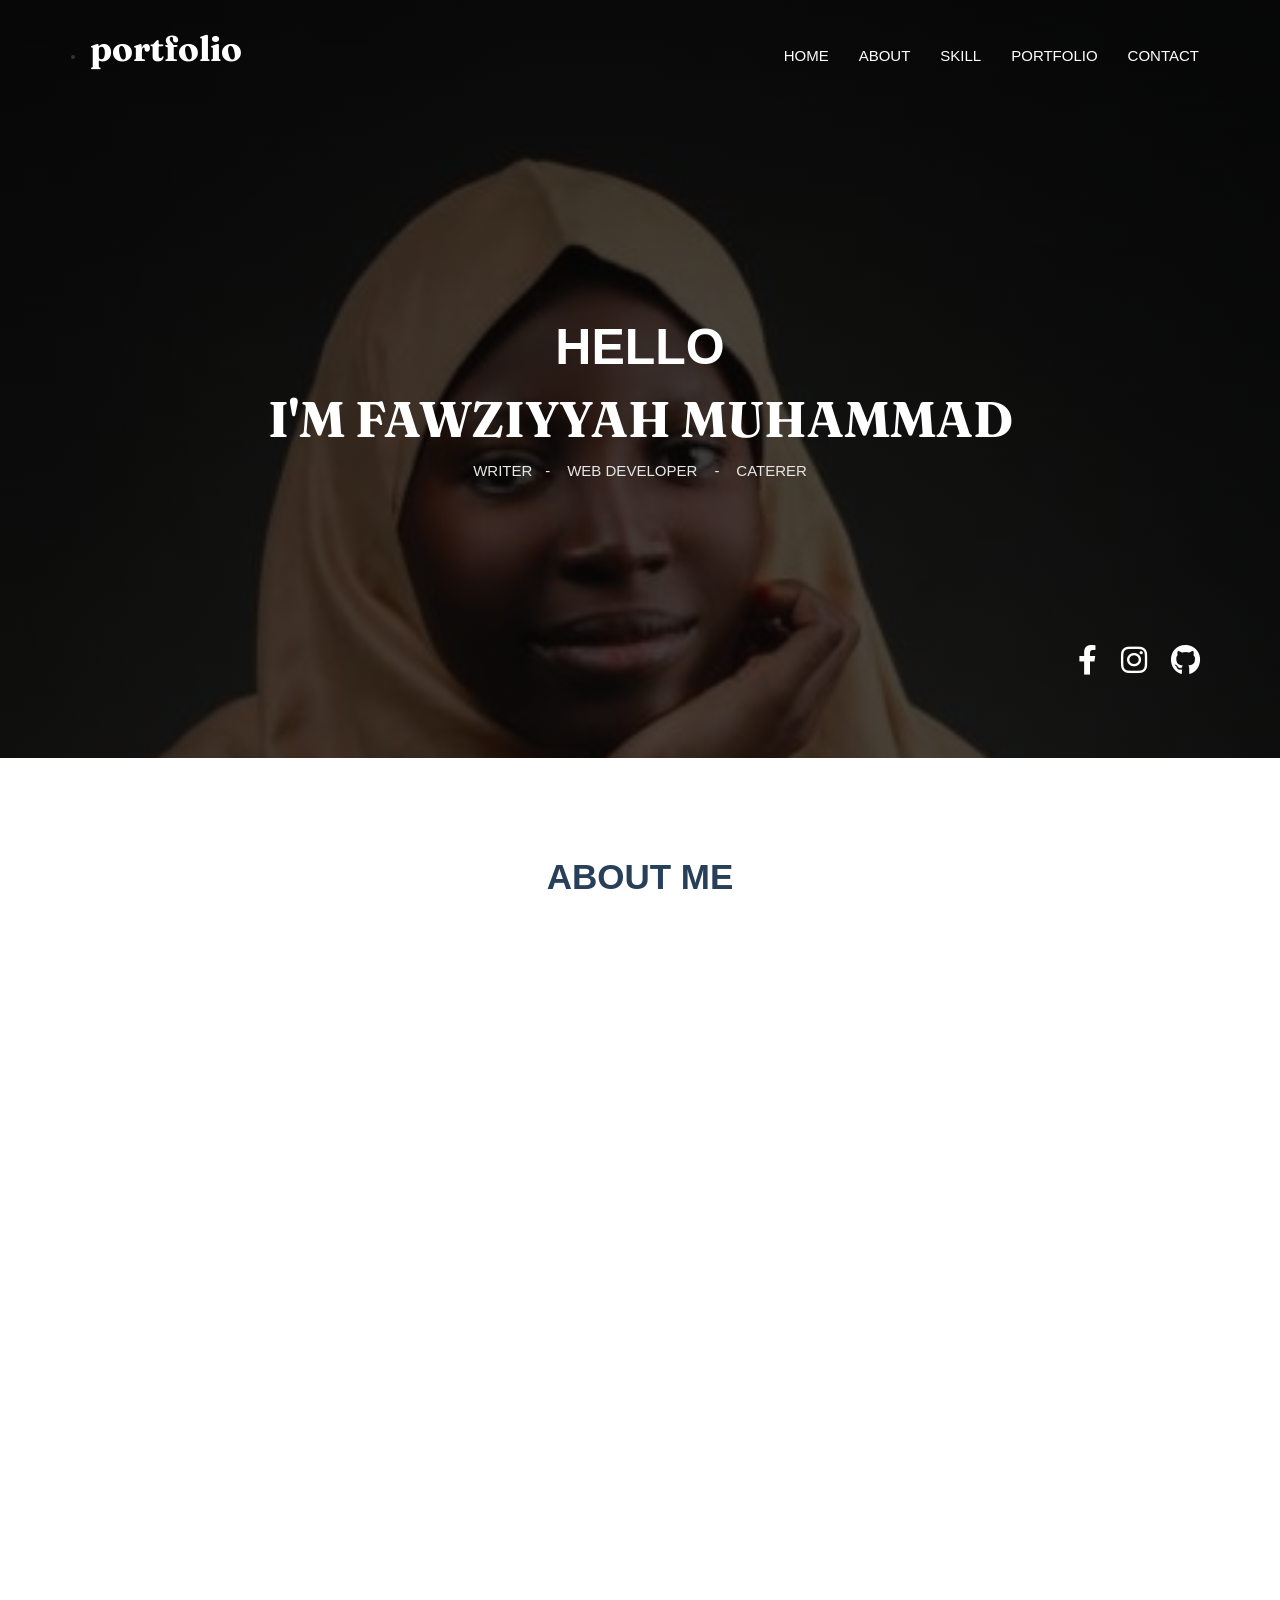
==== index.html @ e9a07bbe "updated" ====
<!doctype html>
<html lang="en">
<head>
  <meta charset="UTF-8">
  <meta name="viewport" content="width=device-width, initial-scale=1" />
  <title>Project</title>
  <meta name="keywords" content="Lorem ipsum dolor sit amet, consectetur adipisicing elit, sed do eiusmod.">
  <meta name="description" content="Lorem ipsum dolor sit amet, consectetur adipisicing elit, sed do eiusmod.">

  <link rel="preconnect" href="https://fonts.googleapis.com">
  <link rel="preconnect" href="https://fonts.gstatic.com" crossorigin>
  <link href="https://fonts.googleapis.com/css2?family=Fraunces:opsz,wght@9..144,300&display=swap" rel="stylesheet">

  <link rel="stylesheet" href="assets/fonts/flat-icon/flaticon.css">
  <link rel="stylesheet" href="assets/bootstrap/css/bootstrap.min.css">
  <link rel="stylesheet" href="./css/all.min.css">
  <link rel="stylesheet" href="css/styles.css">
</head>
<body>
<div id="content-wrapper">
  <header class="header header--bg">
    <div class="container">
      <nav class="navbar">
        <div class="navbar-header">
          <button type="button" class="navbar-toggle" data-toggle="collapse" data-target="#myNavbar">
            <span class="icon-bar"></span>
            <span class="icon-bar"></span>
            <span class="icon-bar"></span> 
          </button>
          <li><a href="#" class="label">portfolio</a></li>
        </div>
        <div class="collapse navbar-collapse" id="myNavbar">
          <ul class="nav navbar-nav">
            <li><a href="#">HOME</a></li>
            <li><a href="#">ABOUT</a></li>
            <li><a href="#">SKILL</a></li> 
            <li><a href="#">PORTFOLIO</a></li> 
            <li><a href="#">CONTACT</a></li> 
          </ul>
        </div>
      </nav>
      <div class="header__content text-center">
        <span class="header__content__block">HELLO</span>
        <h1 class="header__content__title">I'M FAWZIYYAH MUHAMMAD</h1>
        <ul class="header__content__sub-title">
          <li>WRITER<span class="padding">&#45;</span></li>
          <li>WEB DEVELOPER <span class="padding">&#45;</span></li>
          <li>CATERER</li>
        </ul>
      </div>
      <div class="social-icon pull-right">
        <ul>
          <li><a href="https://facebook.com/fawziyyah.muhammad.5/"><i class="fa-brands fa-facebook-f"></i></a></li>
          <li><a href="https://www.instagram.com/fawzy_avosuahi/"><i class="fa-brands fa-instagram"></i></a></li>
          <li><a href="https://github.com/fawziyyah01muhammad/"><i class="fa-brands fa-github"></i></a></li>
        </ul>
      </div>
    </div>
  </header>

  <section class="about">
    <div class="container about__container--narrow">
      <div class="page-section">
        <h2 class="page-section__title">ABOUT ME</h2>
          <img class="page-section__title-style" src="assets/images/title-style.png" alt="">
          <p class="page-section__paragraph">My name is Fawziyyah Muhammad, a professional web-developer</p>
          <div class="row gutters-20">
            <div class="col-md-4">
              <div class="about__image">
                <img src="assets/images/about.jpg" alt="">
              </div>
            </div>
            <div class="col-md-8 about__content">
              <p class="about__description">I am a member of Abocoders Minna Academy. My 
                 journey into tech  all started through a call from a friend immediately I finished my Secondary school in Hilltop model school.
                 Before then, I always dream of becoming a Medical doctor but after the whole journey in tech I can boldly call myself a software engineer.
                 I am an aspired writer,I started writing short stories when
                 I was 11. I decided to start creating short stories on my own because reading is my hobby so my Mum supported 
                 by enrolling me in an ART CENTER where I can learn how write stories and poems. Also, I do  makes peanuts and bake cakes. 
                </p>
                  <a class="button button--colorful button--margin" href="./CV.html">Download cv</a>
            </div>
          </div>
      </div>
    </div>
  </section>

  <section class="skill skill--bg">
    <div class="container skill__container--narrow">
      <div class="page-section">
        <h2 class="page-section__title page-section__title--white">MY SKILL</h2>
        <img class="page-section__title-style" src="assets/images/title-style-white.png" alt="">
        <p class="page-section__paragraph page-section__paragraph--white">Here are the skills am highly qualified on</p>
        <div class="row gutters-60">
          <div class="col-md-4">
            <div class="thumbnail text-center">
              <img src="assets/images/HTML.png" alt="">
              <h4 class="skill__single-part__title">HTML</h4>
              <div class="progress">
                <div class="progress-bar" role="progressbar" style="width:80%;background-color: #7FB7FA;">
                </div>
              </div>
            </div>
          </div>
          <div class="col-md-4">
            <div class="thumbnail text-center">
              <img src="assets/images/CSS.png" alt="">
              <h4 class="skill__single-part__title">CSS</h4>
              <div class="progress">
                <div class="progress-bar" role="progressbar" style="width:80%;background-color: #7FB7FA;">
                </div>
              </div>
            </div>
          </div>
          </div>
          <div class="row gutters-60">
          <div class="col-md-4">
            <div class="thumbnail text-center">
              <img src="assets/images/WordPress.png" alt="">
              <h4 class="skill__single-part__title">WORDPRESS</h4>
              <div class="progress">
                <div class="progress-bar" role="progressbar" style="width:80%;background-color: #7FB7FA;">
                </div>
              </div>
            </div>
          </div>
          <div class="col-md-4">
            <div class="thumbnail text-center">
              <img src="assets/images/javascript-1.svg" alt="">
              <h4 class="skill__single-part__title">JAVASCRIPT</h4>
              <div class="progress">
                <div class="progress-bar" role="progressbar" style="width:80%;background-color: #7FB7FA;">
                </div>
              </div>
            </div>
          </div>
        </div>
      </div>
    </div>
  </section>

  <section class="service">
    <div class="container">
      <div class="page-section">
        <h2 class="page-section__title">MY SERVICES</h2>
        <img class="page-section__title-style" src="assets/images/title-style.png" alt="">
        <p class="page-section__paragraph">These are the services I can render to people</p>
        <div class="row gutters-70">
          <div class="col-md-4">
            <div class="thumbnail text-center">
              <img src="assets/images/website-design.png" alt="">
              <h4 class="service__single-section__title">SHORT STORIES</h4>
              <p class="service__single-section__paragraph">short stories refers to a brief fictional prose narrative that is shorter than a novel and that usually
                 deals with only a few characters. It normally comes with images that describes the pages</p>
                
            </div>
          </div>
          <div class="col-md-4">
            <div class="thumbnail text-center">
              <img src="assets/images/logo-design.png" alt="">
              <h4 class="service__single-section__title">WEBSITE DESIGN</h4>
              <p class="service__single-section__paragraph">Web design is all about coding with Html, Css and JavaScript for designing website
                where you can share your information and host it on internet that can easily by you even on your mobile device. </p>
            </div>
          </div>
          <div class="col-md-4">
            <div class="thumbnail text-center">
              <img src="assets/images/support.png" alt="">
              <h4 class="service__single-section__title">CATERING</h4>
              <p class="service__single-section__paragraph">Catering is the business of providing food service at a remote site or a site such as a hotel, hospital, pub,
                 aircraft, cruise ship, park, filming site or studio, entertainment site, or event venue.</p>
            </div>
          </div>
        </div>
      </div>
    </div>
  </section>

  <section class="portfolio">
    <div class="container">
      <div class="page-section">
        <h2 class="page-section__title">MY PORTFOLIO</h2>
        <img class="page-section__title-style" src="assets/images/title-style.png" alt="">
        <p class="page-section__paragraph">These are the projects I have done so far and am trying my best to do more</p>

        <div class="row gutters-40">
          <div class="col-md-4">
            <div class="portfolio__single-section mix category-b category-d" data-order="4">
              <img class="portfolio__single-section__image img-responsive" src="assets/images/sunnyside.jpeg" alt="">
              <div class="portfolio__single-section__overlay">
                <div class="overlay-content">
                  <h4>Website design</h4>
                  <p>designer</p>
                </div>
                <div class="portfolio__single-section__search-icon">
                  <a href="https://fawziyyah01muhammad.github.io/Sunnyside-website/"><img src="assets/images/search-icon.png" alt=""></a>
                </div>
              </div>
            </div>
          </div>
          <div class="col-md-4">
            <div class="portfolio__single-section mix category-b category-d" data-order="5">
              <img class="portfolio__single-section__image img-responsive" src="assets/images/eshopper.jpeg" alt="">
              <div class="portfolio__single-section__overlay">
                <div class="overlay-content">
                  <h4>Website design</h4>
                  <p>Designer</p>
                </div>
                <div class="portfolio__single-section__search-icon">
                  <a href="https://fawziyyah01muhammad.github.io/eshopper/"><img src="assets/images/search-icon.png" alt=""></a>
                </div>
              </div>
            </div>
          </div>
          <div class="col-md-4">
            <div class="portfolio__single-section mix category-d" data-order="6">
              <img class="portfolio__single-section__image img-responsive" src="assets/images/hsp.jpeg" alt="">
              <div class="portfolio__single-section__overlay">
                <div class="overlay-content">
                  <h4>Website design</h4>
                  <p>Designer</p>
                </div>
                <div class="portfolio__single-section__search-icon">
                  <a href=" https://fawziyyah01muhammad.github.io/Hauwa-group/
                  "><img src="assets/images/search-icon.png" alt=""></a>
                </div>
              </div>
            </div>
          </div>
        </div>
        <div class="row gutters-40">
          <div class="col-md-4">
            <div class="portfolio__single-section mix category-a category-b category-c" data-order="1">
              <img class="portfolio__single-section__image img-responsive" src="assets/images/galaxy.jpeg" alt="">
              <div class="portfolio__single-section__overlay">
                <div class="overlay-content">
                  <h4>Website design</h4>
                  <p>Designer</p>
                </div>
                <div class="portfolio__single-section__search-icon">
                  <a href=" https://fawziyyah01muhammad.github.io/Galaxy-crypto/"><img src="assets/images/search-icon.png" alt=""></a>
                </div>
              </div>
            </div>
          </div>
          <div class="col-md-4">
            <div class="portfolio__single-section mix category-b category-d" data-order="5">
              <img class="portfolio__single-section__image img-responsive" src="assets/images/calculator.jpeg" alt="">
              <div class="portfolio__single-section__overlay">
                <div class="overlay-content">
                  <h4>Website design</h4>
                  <p>Designer</p>
                </div>
                <div class="portfolio__single-section__search-icon">
                  <a href="https://fawziyyah01muhammad.github.io/calculator-app-main/index%202.html"><img src="assets/images/search-icon.png" alt=""></a>
                </div>
              </div>
            </div>
          </div>
          <div class="col-md-4">
            <div class="portfolio__single-section mix category-c" data-order="3">
              <img class="portfolio__single-section__image img-responsive" src="assets/images/to-do.jpeg" alt="">
              <div class="portfolio__single-section__overlay">
                <div class="overlay-content">
                  <h4>Website design</h4>
                  <p>Designer</p>
                </div>
                <div class="portfolio__single-section__search-icon">
                  <a href=" https://fawziyyah01muhammad.github.io/to-do-list/"><img src="assets/images/search-icon.png" alt=""></a>
                </div>
              </div>
            </div>
          </div>
        </div>
        </div>

        </div>
        </section>

  <footer class="main-footer">
    <div class="container text-center">
      <h1 class="footer__title">ziyyah</h1>
      <ul class="footer__contact-information">
        <li><a href="tel:07035106062"><i class="material-icons">phone</i>(+234) 070 3510 6062</a></li>
        <li><a href="mailto:fauziyyam986@gmail.com"><i class="material-icons">email</i> fauziyyam986@gmail.com</a></li>
        <li><a href="tel:07035106062"><i class="fa-brands fa-whatsapp" style="padding-right:10px;"></i> 070 3510 6062</a></li>
        <li><a href="#"><i class="material-icons">location_on</i>Ikon Allah plaza</a></li>
      </ul>
    </div>
    <hr style="border: 0;border-top: 1px solid #525B60;display:block;margin-top: 40px;">
  </footer>
  




  <script src="assets/jquery/jquery-3.2.1.min.js"></script>
  <script src="assets/bootstrap/js/bootstrap.min.js"></script>
  <script src="js/mixitup.js"></script>

  <script>
    // $('a').click(function(e)
    //   {
    //     e.preventDefault();
    //   });

    // calling mixitup
    var mixer = mixitup(".portfolio");
  </script>
</body>
</html>
---- css/styles.css ----
@font-face {
  font-family: 'Roboto';
  font-style: normal;
  font-weight: 400;
  src: url(../assets/fonts/Roboto-Regular.ttf);
}

@font-face {
  font-family: 'Roboto';
  font-style: normal;
  font-weight: 700;
  src: url(../assets/fonts/Roboto-Bold.ttf);
}

@font-face {
  font-family: 'Roboto-Light';
  font-style: normal;
  font-weight: 300;
  src: url(../assets/fonts/Roboto-Light.ttf);
}

body{
  font-family: "Roboto", sans-serif;
  line-height: 1.8;
}

@media (min-width: 1400px) {
  .container{
    width:1370px;
    margin: 0;
  }
}

ul li{
  list-style-type: none;
}

ul{
  padding-left: 0;
}

a:hover, a:focus{
  text-decoration: none;
}

@font-face {
  font-family: 'Material Icons';
  font-style: normal;
  font-weight: 400;
  src: url(../assets/iconfont/MaterialIcons-Regular.ttf);
}

.material-icons {
  font-family: 'Material Icons';
  font-weight: normal;
  font-style: normal;
  font-size: 70px;
  display: inline-block;
  line-height: 1;
  text-transform: none;
  letter-spacing: normal;
  word-wrap: normal;
  white-space: nowrap;
  direction: ltr;
  -webkit-font-smoothing: antialiased;
  text-rendering: optimizeLegibility;
  -moz-osx-font-smoothing: grayscale;
  -webkit-font-feature-settings: 'liga';
  font-feature-settings: 'liga';
}

html,body {
  width: 100%;
  height: 100%;
  margin: 0px;
  padding: 0px;
  overflow-x: hidden; 
}

.header--bg{
  background: url("../assets/images/IMG-20220810-WA0050.jpg") no-repeat;
  background-size: cover;
  position: relative;
  z-index: -7;
  height: 100%;
  width: 100%;
}

.header--bg:after{
  content: '';
  position: absolute;
  left: 0;
  right: 0;
  top: 0;
  bottom: 0;
  background: -webkit-linear-gradient( 90deg, rgba(7, 7, 7, 0.734) 0%, rgba(4, 4, 4, 0.734) 100%);
  z-index: -1;
}

.header__content{
  padding-top: 200px;
  padding-bottom: 140px;
}

.header__content__block{
  font-size: 50px;
  font-weight: bold;
  color: #fff;
}

.header__content__title{
  font-size: 50px;
  font-weight: bold;
  color: #fff;
  margin-top: 0;
  font-family: 'Fraunces';
}

.header__content__sub-title li{
  display: inline-block;
  font-size: 15px;
  color: #e6e6e6;
}

.header__content__sub-title .padding{
  padding-right: 13px;
  padding-left: 13px;
}

.header__button{
  padding: 11px 30px;
  background-color: #fff;
  border-radius: 30px;
  display: inline-block;
  font-size: 15px;
  color: black;
  font-family: Roboto-Light;
  font-weight: bold;
  margin-top: 30px;
}

.navbar .navbar-nav > li > a, .navbar .navbar-brand, .navbar .navbar-nav > li > a:focus{
  background-color: transparent;
  color: #fff;
}

.nav li a{
  font-size: 15px;
}

.navbar{
  padding-top:30px;
}

.navbar-nav {
  margin: 0px -20px;
}

.navbar-toggle{
  background-color: #ddd;
}

.navbar-toggle .icon-bar{
  background-color: #fff;
}

.label{
  font-size: 35px;
  font-family:'Fraunces';
  font-weight: bold;
  padding:0 0px;
  color: white;
  margin: 0;
}

@media (min-width: 768px) {
  .nav{
    float: right;
  }
 
}

.Rectangle_ {
  background-image: -webkit-linear-gradient( 90deg, rgba(45, 44, 45, 0.9) 0%, rgba(49, 48, 49, 0.9) 100%);
  opacity: 0.929;
  position: absolute;
  left: 0px;
  top: 0px;
  width: 1600px;
  height: 800px;
  z-index: 447;
}

.social-icon{
  margin-bottom: 60px;
}

.social-icon ul li{
  display: inline-block;
  padding: 0 10px;
}

.social-icon ul li a{
  color: #fff;
  font-size: 30px;
}

.page-section{
	margin-top: 100px;
	margin-bottom: 100px;
}

.page-section__title{
  font-size: 35px;
  color: #273f59;
  text-align: center;
  font-weight: bold;
}

.page-section__title--white{
  color: #fff;
}

.page-section__title-style{
  display: block;
  margin-right: auto;
  margin-left: auto;
  margin-bottom: 30px;
}

.page-section__paragraph{
  font-size: 15px;
  color: #5d5d5d;
  max-width: 540px;
  text-align: center;
  margin-right: auto;
  margin-left: auto;
  margin-bottom: 60px;
}

.page-section__paragraph--white{
  color: #fff;
  line-height: 1.8;
}

.gutters-20.row{
  display: flex;
  gap:35px;
  margin: 0;
  padding: 0;
}
.about__container--narrow{
  max-width: 1245px;
  margin-right: auto;
  margin-left: auto;
}

.about__content{
  padding-top: 5px;
}

.about__description{
  font-size: 16px;
  color: #636262;
  padding-bottom: 25px;
  padding:0 50px;
}

.about__image img{
 margin-left: -45px;
}
@media screen and (min-width:270px) and (max-width:361px){
  .about__description{
    padding-left: 0px;
  }
  .navbar{
    padding-top:10px;
  }
  .about__image{
    text-align: center;
  }
 .header__content__sub-title li{
   display: inline-block;
   font-size: 12px;
   color: #e6e6e6;
 }
 .header__content__title {
  font-size: 17px;
  font-family:'Fraunces';
}
.header__content__block {
  font-size: 20px;
}
.header__content__sub-title li {
  font-size: 12px;
}
.header__content {
  padding-top: 30px;
  padding-bottom: 10px;
}
 .header--bg{
   height: 65vh;
 }
 .about__image img{
  margin:0 15px;
  width: 100%;
  height: 100%;
}
.button--colorful{
  margin-left: 0px;
 }
}

@media screen and (min-width:362px) and (max-width:481px){
  .about__description{
    padding-left: 0px;
  }
  .button--colorful{
    margin-left: 0px;
   }
  .navbar{
    padding-top:20px;
  }
  .about__image{
    text-align: center;
  }
  .header__content__title{
   font-size: 20px; 
 }
 .header__content__sub-title li{
   display: inline-block;
   font-size: 15px;
   color: #e6e6e6;
 }
 .header__content__title{
  font-size: 20px; 
}
.header__content__block {
  font-size: 30px;
}
.header__content__sub-title li {
  font-size: 12px;
}
.header__content {
  padding-top: 20px;
  padding-bottom: 10px;
}
 .header--bg{
   height: 55vh;
 }
 .header__content{
   padding-top: 70px;
   padding-bottom:0px;
 }
}
@media screen and (min-width:482px) and (max-width:991px){
  .about__description{
    padding-left: 0px;
  }
  .button--colorful{
    margin-left: 0px;
   }
  .about__image{
   text-align: center;
 }
 .header__content__title{
  font-size: 15px; 
}
.header__content__sub-title li{
  display: inline-block;
  font-size: 12px;
  color: #e6e6e6;
}
.header--bg{
  height: 50vh;
}
.header__content{
  padding-top: 80px;
  padding-bottom:0px;
}
}

.about__bio{
  font-size: 15px;
  color: #636262;
}

.about__bio strong{
  font-size: 15px;
  color: #2c4055;
  font-family: Roboto-Light;
}

.gutters-80.row{
  margin-right:0px;
  margin-left:0px;
}

.gutters-80 > [class^="col-"], .gutters-80 > [class^="col-"]{
  padding-right: 0px;
  padding-left: 0px;
}


.row--margin-top{
	margin-top: 40px;
}

.button{
	padding: 12px 55px 12px 55px;
  font-weight: bold;
  border-radius: 30px;
  font-size: 15px;
}

.button:hover{
 color: #fff;
}

.button--colorful{
 background-color: rgba(45, 44, 45, 0.9);
 font-family: Roboto-Light;
 color: #fff;
 font-size: 12px;
 margin-left: 50px;
}

.button--default{
  color: #455a64;
  border: 1px solid #455a64;
  margin-right: 15px;
}

.button--default:hover{
  background-color: black;
  color: #fff;
  border: 1px solid #7F56FD;
}

.button--margin{
 display: inline-block;
 margin-top: 40px;
}

.portfolio__button-group .mixitup-control-active{
  background-color: rgba(34, 34, 34, 0.66);
  color: #fff;
}

.skill--bg{
  background: url("../assets/images/skill-background.png") no-repeat;
  background-size: cover;
  position: relative;
  z-index: 1;
}

.skill--bg:after{
  content: '';
  position: absolute;
  left: 0;
  right: 0;
  top: 0;
  bottom: 0;
  background-color: rgba(22, 21, 22, 0.9);
  z-index: -1;
}

.skill__container--narrow{
  max-width: 1245px;
  margin-right: auto;
  margin-left: auto;
}

.skill .thumbnail{
  padding: 10px 40px;
  border-radius: 10px;
  -webkit-box-shadow: 0px 2px 10px 0px rgba(0, 0, 0, 0.2);
  box-shadow: 0px 2px 10px 0px rgba(0, 0, 0, 0.2);
}

.skill .thumbnail img{
  width: 40%;
}
.skill .thumbnail .progress-bar{
  border-radius: 10px;
}

.skill .thumbnail .progress{
 height: 8px;
 background-color: #E1E1E1;
}

.skill__single-part__title{
  font-size: 15px;
  color: #273f59;
  margin-bottom: 30px;
  margin-top: 5px;
  font-weight: bold;
}

.gutters-60.row{
  margin-right: -60px;
  margin-left: -30px;
  display: flex;
}

.gutters-60 > [class^="col-"], .gutters-60 > [class^="col-"]{
  padding-right: 30px;
  padding-left: 30px;
  margin:0 90px;
}

.service .thumbnail{
  padding: 30px 19px;
  -webkit-box-shadow: 0px 2px 10px 0px rgba(0, 0, 0, 0.15);
  box-shadow: 0px 2px 10px 0px rgba(0, 0, 0, 0.15);
  border: 0;
}

@media screen and (max-width: 991px){

  .service .thumbnail{
   margin-bottom: 50px
 }
}

.service__single-section__title{
  font-size: 20px;
  color: #273f59;
  font-weight: bold;
  margin-top: 15px;
  margin-bottom: 20px;
}

.service__single-section__paragraph{
  font-size: 12px;
  color: #7b7b7b;
  line-height: 1.8;
}

.gutters-70.row{
  margin-right: -35px;
  margin-left: -35px;
}

.gutters-70 > [class^="col-"], .gutters-70 > [class^="col-"]{
  padding-right: 35px;
  padding-left: 35px;
}

.overview--bg{
  background: url("../assets/images/overview-background.png") no-repeat;
  background-size: cover;
  position: relative;
  z-index: 1;
}

.overview--bg:after{
 content: '';
 position: absolute;
 left: 0;
 right: 0;
 top: 0;
 bottom: 0;
 background-color: rgba(22, 21, 22, 0.9);
 z-index: -1;
}

.overview .material-icons{
  float: left;
  color: #fff;
  line-height: 1.8;
  padding-right: 10px;
}

.overview__single-section__number{
  font-size: 40px;
  font-weight: bold;
  color: #fff;
  margin-bottom: 0;
}

.overview__single-section__title{
  font-size: 20px;
  color: #fff;
}

@media (max-width: 991px) {
  .overview__single-section{
   margin-bottom: 40px;
 }
}

.gutters-140.row{
  margin-right: -70px;
  margin-left: -70px;
}

.gutters-140 > [class^="col-"], .gutters-140 > [class^="col-"]{
  padding-right: 70px;
  padding-left: 70px;
}

.portfolio .button{
  display: inline-block;
  padding: 12px 45px 8px 45px;
  margin-bottom: 20px;
}

.portfolio__button-group{
  text-align: center;
  margin-bottom: 60px;
}

.portfolio__single-section{
  position: relative;
  overflow: hidden;
  margin-bottom: 40px;

}

.portfolio__single-section__image{
 display: block;
 height: auto;
}

.portfolio__single-section h4{
 font-size: 20px;
 font-family: Roboto-Light;
 font-weight: bold;
 color: #fff;
}

.portfolio__single-section p{
 font-weight: 15px;
 color: #fff;
 font-family: Roboto-Light;
 font-weight: bold;
}

.portfolio__single-section__search-icon{
 position: absolute;
 left: 45%;
 top: 50%;
 -webkit-transform: translateY(-50%);
 transform: translateY(-50%);
}

.portfolio__single-section .overlay-content{
  position: absolute;
  bottom: 25px;
  margin-left: 35px;
  z-index: 10;
}

.portfolio__single-section__overlay{
  position: absolute;
  top: 0;
  bottom: 0;
  left: 0;  
  height: 100%;
  width: 100%;
  opacity: 0;
  -webkit-transition: .3s ease;
  transition: .3s ease;
  background-color: rgba(90, 90, 90, 0.415);
  border-radius: 10px;
}

.portfolio__single-section:hover .portfolio__single-section__overlay{
  opacity: 1;
}

.gutters-40.row{
  margin-right: -20px;
  margin-left: -20px;
}

.gutters-40 > [class^="col-"], .gutters-40 > [class^="col-"]{
  padding-right: 20px;
  padding-left: 20px;
}

@media(max-width: 991px) {
	.portfolio__single-section{
		max-width: 340px;
		margin-right: auto;
		margin-left: auto;
	}

}

.slider--bg{
  background: url("../assets/images/B.G2.jpg") no-repeat;
  background-size: cover;
  position: relative;
  z-index: 1;
}

.slider--bg:after{
  content: '';
  position: absolute;
  left: 0;
  right: 0;
  top: 0;
  bottom: 0;
  background-color: rgba(22, 21, 22, 0.9);
  z-index: -1;
}

.slider .carousel-content h4{
  font-size: 25px;
  font-family: Roboto-Light;
  color: #fff;
  font-weight: bold;
}

.slider .carousel-content h6{
  font-size: 15px;
  font-family: Roboto-Light;
  margin: 0;
  color: #ebeaea;
}

.slider .carousel-content p{
  max-width: 975px;
  display: inline-block;
  margin-top: 40px;
  margin-bottom: 40px;
  font-size: 15px;
  color: #ebeaea;
  line-height: 1.8;
  font-family: Roboto-Light;
}

.slider .item{
  padding: 65px 0;
}

.slider .rating ul{
  padding-left: 13px;
}

.slider .rating ul li{
  display: inline-block;
  margin-right: 5px;
}

.slider .material-icons{
  font-size: 20px;
  color: #fff;
}

.slider .carousel-indicators{
  margin-bottom: 40px;
}

.slider .carousel-indicators .active{
 width: 38px;
 height: 5px;
 background-color: #fff;
 border-radius: 50px;
 margin-left: 10px;
}

.slider .carousel-indicators li{
 width: 38px;
 height: 5px;
 border-radius: 50px;
 margin-left: 10px;
}

.slider .carousel-inner .rating{
 margin-bottom: 60px;
}

.slider .carousel-person-image{
 width: 120px;
 height: 120px;
 border-radius: 50%;
}

.team .thumbnail{
  padding: 0;
  border: none;
  -webkit-box-shadow: 0px 1px 10px 0px rgba(0, 0, 0, 0.34);
  box-shadow: 0px 1px 10px 0px rgba(0, 0, 0, 0.34);
  border-radius: 10px;
  position: relative;
}

.team .thumbnail:hover .team__overlay{
  opacity: 1;
  cursor: pointer;
}

.team__single-section__name{
  font-size: 18px;
  color: #273f59;
  padding-top: 10px;
  padding-left: 20px;
  font-weight: bold;
}

.team__single-section__title{
  font-size: 14px;
  color: #273f59;
  padding-bottom: 20px;
  padding-left: 20px;
}

.team__overlay__content{
  z-index: 10;
}

.team__overlay{
  position: absolute;
  top: 0;
  bottom: 0;
  left: 0;  
  height: 100%;
  width: 100%;
  opacity: 0;
  -webkit-transition: .3s ease;
  transition: .3s ease;
  background-color: rgba(181, 47, 168, 0.462);
  border-radius: 10px;
}

.team__single-section--backPage{
  padding: 10px 50px 1px 20px;
}

.team__single-section--backPage .progress{
 height: 5px;
}

.team__single-section--backPage__title{
 font-size: 14px;
 color: #373b3f;
}

.team__single-section--backPage__title{
  font-size: 14px;
  color: #373b3f;
}

.team__single-section--backPage__percent90{
  float: right;
  margin-right: 10px;
}

.team__single-section--backPage__percent80{
  float: right;
  margin-right: 30px;
}

.team__single-section--backPage__percent70{
  float: right;
  margin-right: 60px;
}

.team__single-section--backPage .social-icons ul li{
  display: inline-block;
}

.team__single-section--backPage .social-icons ul li a{
 color: #78909C;
}

.team [class^="flaticon-"]:before, [class*=" flaticon-"]:before{
	margin-right: 20px;
}

.team .progress-bar{
	position: relative;
	overflow: visible !important;
}

.progress{
	overflow: visible;
}

.progress-bar--dot-main{
  background: #fff none repeat scroll 0 0;
  border: 2px solid #7f56fd;
  border-radius: 50%;
  height: 20px;
  position: absolute;
  right: -10px;
  top: -7px;
  width: 20px;
}

.progress-bar--dot{
  background: rgba(22, 21, 22, 0.9);
  border-radius: 50%;
  display: block;
  height: 10px;
  position: absolute;
  right: -5px;
  top: -2px;
  width: 10px;
}

@media (max-width: 1199px) {
 .team .thumbnail{
  margin-bottom: 50px;
}

.team .thumbnail img{
 width: 1000%;
}
}

@media (max-width: 1399px){
  .team .social-icons ul li{
    float: left;
  }

  .team__single-section--backPage{
    padding: 10px 46px 34px 20px;
  }
}

.team [class^="flaticon-"]:before, [class*=" flaticon-"]:before{
  margin-right: 0;
}

@media (min-width: 1200px) and (max-width: 1399px) {
  .team hr{
    padding-top: 0;
  }
}

@media (max-width: 1199px) {
 .team__single-section--backPage{
  padding: 35px 65px 34px 26px;
}

.team hr{
  margin-top: 90px;
}
}

.brand-logo{
	padding-top: 90px;
	padding-bottom: 80px;
}

.brand-logo--bg{
  background: url("../assets/images/brand-logo-background.png") no-repeat;
  background-size: cover;
  position: relative;
  z-index: 1;
}

.brand-logo--bg:after{
  content: '';
  position: absolute;
  left: 0;
  right: 0;
  top: 0;
  bottom: 0;
  background-color: rgba(22, 21, 22, 0.9);
  z-index: -1;
}

.brand-logo__wrapper{
  max-width: 1140px;
  margin-right: auto;
  margin-left: auto;
}

.brand-logo__wrapper li{
  list-style-type: none;
  display: inline-block;
  padding-right: 160px;
  margin-bottom: 20px;
  text-align: center;
}

.brand-logo__wrapper li:last-child{
  padding-right: 0;
}

@media (max-width: 600px) {
  .brand-logo__wrapper{
    padding-left: 40%;
    margin-right: auto;
    margin-left: auto;
  }
}

.blog .thumbnail{
  padding: 0;
  border: none;
  -webkit-box-shadow: 0px 1px 10px 0px rgba(0, 0, 0, 0.24);
  box-shadow: 0px 1px 10px 0px rgba(0, 0, 0, 0.24);
  border-radius: 10px;
}

.blog .thumbnail .material-icons{
  font-size: 15px;
  color: #273f59;
  padding-left: 30px;
  padding-right: 3px;
  position: relative;
  top: 3px;
}

.blog .thumbnail img{
  width: 100%;
}

.blog__single__date{
  font-size: 15px;
  color: #273f59;
  font-family: Roboto-Light;
  font-weight: bold;
  padding-top: 30px;
  display: inline-block;
}

.blog__single__title{
  font-size: 18px;
  color: #273f59;
  font-weight: bold;
  padding: 15px 0;
}

.blog__single__paragraph{
  font-size: 15px;
  color: #606060;
  padding: 0 26px 30px 24px;
  line-height: 1.8;
}

.blog__single__paragraph--read-more{
 color: #7f56fd;
}

@media (max-width: 991px) {
  .blog .thumbnail{
    margin-bottom: 50px;
  }
}

.main-footer{
  background-color: rgba(22, 21, 22, 0.885);
  margin: 0;
  padding: 20px 0;
  display: block;
}
/* .footer{
  padding-top: 50px;
  padding-bottom: 50px;
  margin:0;
}

.footer--bg{
  background-color: rgba(22, 21, 22, 0.9);
 background-size: cover;
} */

.footer__title{
  font-size: 30px;
  color: #fff;
  font-family: Roboto-Light;
  font-weight: bold;
  margin-bottom: 40px;
}

.footer__contact-information li{
  display: inline-block;
}

.footer__contact-information li a{
  font-size: 15px;
  color: #9ca1a3;
  padding-right: 30px;
  padding-left: 30px;
  padding-bottom: 10px;
}

.footer__contact-information .material-icons{
  font-size: 15px;
  padding-right: 10px;
  position: relative;
  top: 3px;
}

.footer .social-icon{
  margin-bottom: 20px;
}

.footer .social-icon ul li{
  padding-right: 20px;
  margin-top: 50px;
}

.footer__paragraph{
  font-size: 14px;
  color: #fff;
  font-family: Roboto-Light;
}

@media screen and (max-width:320px) and (min-width:698px){
  .footer__contact-information ul{
text-align: left;
  }
  .footer__contact-information li{
    display: block;
    text-align: left;
  }

}
@media screen and (max-width:700px) and (min-width:900px){
  .footer__contact-information li a{
    font-size: 15px;
    color: #9ca1a3;
    padding-right: 5px;
    padding-left: 5px;
    padding-bottom: 10px;
  }
}






/** 
 * ===================================================================
 * 12. resume - (_layout.scss)
 *
 * ------------------------------------------------------------------- 
 */
 #resume {
	padding-top: 12rem 15px;
	padding-bottom: 12rem;
}

#resume .resume-header {
	text-align: center;
}
#resume .resume-header h2 {
	color: #FF0077;
}

#resume .resume-timeline {
	max-width: 980px;
}
#resume .timeline-wrap {
	position: relative;
	margin-top: 1.5rem;
	margin-bottom: 6rem;
}
#resume .timeline-wrap::before {
	content: "";
	display: block;
	width: 1px;
	height: 100%;
	background: rgba(0, 0, 0, 0.1);
	position: absolute;
	left: 35%;
	top: 0;
}
#resume .timeline-block {
	position: relative;
	padding-top: 1.5rem;
}
#resume .timeline-ico {
	height: 4.8rem;
	width: 4.8rem;
	line-height: 4.8rem;
	background: #313131;
	border-radius: 50%;
	text-align: center;
	color: #FFFFFF;
	position: absolute;
	left: 35%;
	top: .9rem;
	margin-left: -2.4rem;
}
#resume .timeline-ico i {
	position: relative;
	left: .05rem;
	top: .2rem;
}

#resume .timeline-header {
	float: left;
	width: 35%;
	padding-right: 90px;
	text-align: right;
}
#resume .timeline-header h3 {
	margin-bottom: 0;
}
#resume .timeline-header p {
	font-family: "poppins-regular", sans-serif;
	font-size: 1.6rem;
	color: #888888;
}
#resume .timeline-content {
	margin-left: 35%;
	padding-left: 60px;
}
#resume .timeline-content h4 {
	position: relative;
	padding-bottom: 1.8rem;
}
#resume .timeline-content h4::after {
	content: "";
	display: block;
	height: 3px;
	width: 50px;
	background: rgba(0, 0, 0, 0.2);
	position: absolute;
	left: 0;
	bottom: 0;
}
.col-twelve{
  text-align: center;
}

/**
 * responsive:
 * resume
 * ------------------------------------------------------------------- 
 */
@media screen and (max-width:769px) and (min-width:800px) {
	#resume .timeline-header {
		padding-right: 50px;
	}
	#resume .timeline-header h3 {
		font-size: 1.8rem;
	}
	#resume .timeline-header p {
		font-size: 1.4rem;
	}
	#resume .timeline-content {
		padding-left: 50px;
	}
}
@media screen and (max-width:481px) and (min-width:768px) {
	#resume .timeline-wrap::before {
		left: 2.4rem;
	}
	#resume .timeline-ico {
		left: 2.4rem;
	}
	#resume .timeline-header {
		float: none;
		width: auto;
		padding-right: 15px;
		text-align: left;
	}
	#resume .timeline-header h3 {
		font-size: 2rem;
	}
	#resume .timeline-header p {
		font-size: 1.5rem;
		margin-bottom: 1.5rem;
	}
	#resume .timeline-content {
		margin: 0;
	}
	#resume .timeline-content h4 {
		padding-bottom: 0;
		padding-top: 2.1rem;
		margin-bottom: .6rem;
		font-size: 1.7rem;
	}
	#resume .timeline-content h4::after {
		bottom: auto;
		top: 0;
	}
	#resume .timeline-header, #resume .timeline-content {
		padding-left: 7rem;
	}
}
@media screen and (max-width:320px) and (min-width:480px){
	#resume .resume-header h2 {
		font-size: 2.2rem;
	}
	#resume .timeline-wrap::before {
		left: 1.8rem;
	}
	#resume .timeline-ico {
		height: 3.6rem;
		width: 3.6rem;
		line-height: 3.6rem;
		left: 1.8rem;
		margin-left: -1.8rem;
		font-size: 1.5rem;
	}
	#resume .timeline-header, #resume .timeline-content {
		padding-left: 5.5rem;
	}
  #resume .timeline-block {
    position: relative;
    padding-top: 8.5rem;
    padding-right: 20px;
  }
}


.cv-social li a{
  color: black;
  text-decoration: none;
  margin: 0;
  font-family: 'Fraunces';
}
.cv-social li a i{
  color: #7F56FD;
}

.cv{
  margin: 50px 80px;
  justify-content: center;
  align-items: center;
}
.cv h4, h6{
  color: #7F56FD;
  margin:  0;
  padding:-10px 0;
}
.cv h5{
  margin: 0;
  padding:-10px 0;
}
.cv h1{
  font-family: 'Fraunces';
  font-weight: 600;
  font-size: 40px;
}
.cv p{
  margin: 0;
  padding-right: 30px;
  font-size: 15px;
}
.cv span{
 font-size: 10px;
 color: rgb(81, 80, 80);
}
.cv-row{
  display: flex;
  gap: 30px;
}
.cv-col{
  flex-direction: 100%;
  width: 50%;
}
.cv-col hr{
  background-color: black;
}
.experience li{
list-style-type:disc;
margin-left: 30px;
font-size: 14px;
color: rgb(33, 33, 33) ;
}


.skill-bars {
	list-style: none;
	margin: 4rem 0 3rem;
}
.skill-bars li {
	height: .2rem;
	background: #a1a1a1;
	width: 100%;
	margin-bottom: 4rem;
	padding: 0;
	position: relative;
}
.skill-bars li strong {
	position: absolute;
	left: 0;
	top: -3rem;
	font-family:'Fraunces';
	color: black;
	text-transform: uppercase;
	letter-spacing: .2rem;
	font-size: 15px;
	line-height: 2.4rem;
}
.skill-bars li .progress {
	background: #7F56FD;
	position: relative;
	height: 100%;
}
.skill-bars li .progress span {
	position: absolute;
	right: 0;
	top: -3.6rem;
	display: block;
	font-family: "poppins-regular", sans-serif;
	color: white;
	font-size: 15px;
	line-height: 1;
	background: #7F56FD;
	padding: .6rem .6rem;
	border-radius: 3px;
}
.skill-bars li .progress span::after {
	position: absolute;
	left: 50%;
	bottom: -5px;
	margin-left: -5px;
	border-right: 5px solid transparent;
	border-left: 5px solid transparent;
	border-top: 5px solid #313131;
	content: "";
}

.skill-bars li .percent5   { width: 5%; }
.skill-bars li .percent10  { width: 10%; }
.skill-bars li .percent15  { width: 15%; }
.skill-bars li .percent20  { width: 20%; }
.skill-bars li .percent25  { width: 25%; }
.skill-bars li .percent30  { width: 30%; }
.skill-bars li .percent35  { width: 35%; }
.skill-bars li .percent40  { width: 40%; }
.skill-bars li .percent45  { width: 45%; }
.skill-bars li .percent50  { width: 50%; }
.skill-bars li .percent55  { width: 55%; }
.skill-bars li .percent60  { width: 60%; }
.skill-bars li .percent65  { width: 65%; }
.skill-bars li .percent70  { width: 70%; }
.skill-bars li .percent75  { width: 75%; }
.skill-bars li .percent80  { width: 80%; }
.skill-bars li .percent85  { width: 85%; }
.skill-bars li .percent90  { width: 90%; }
.skill-bars li .percent95  { width: 95%; }
.skill-bars li .percent100 { width: 100%; }


@media (max-width:958px){
  .cv-row{
    flex-direction: column;
  }
  .cv{
    margin: 20px 15px;
    justify-content: center;
    align-items: center;
  }
  .cv-col{
    flex-direction: 100%;
    width: 100%;
  }
}
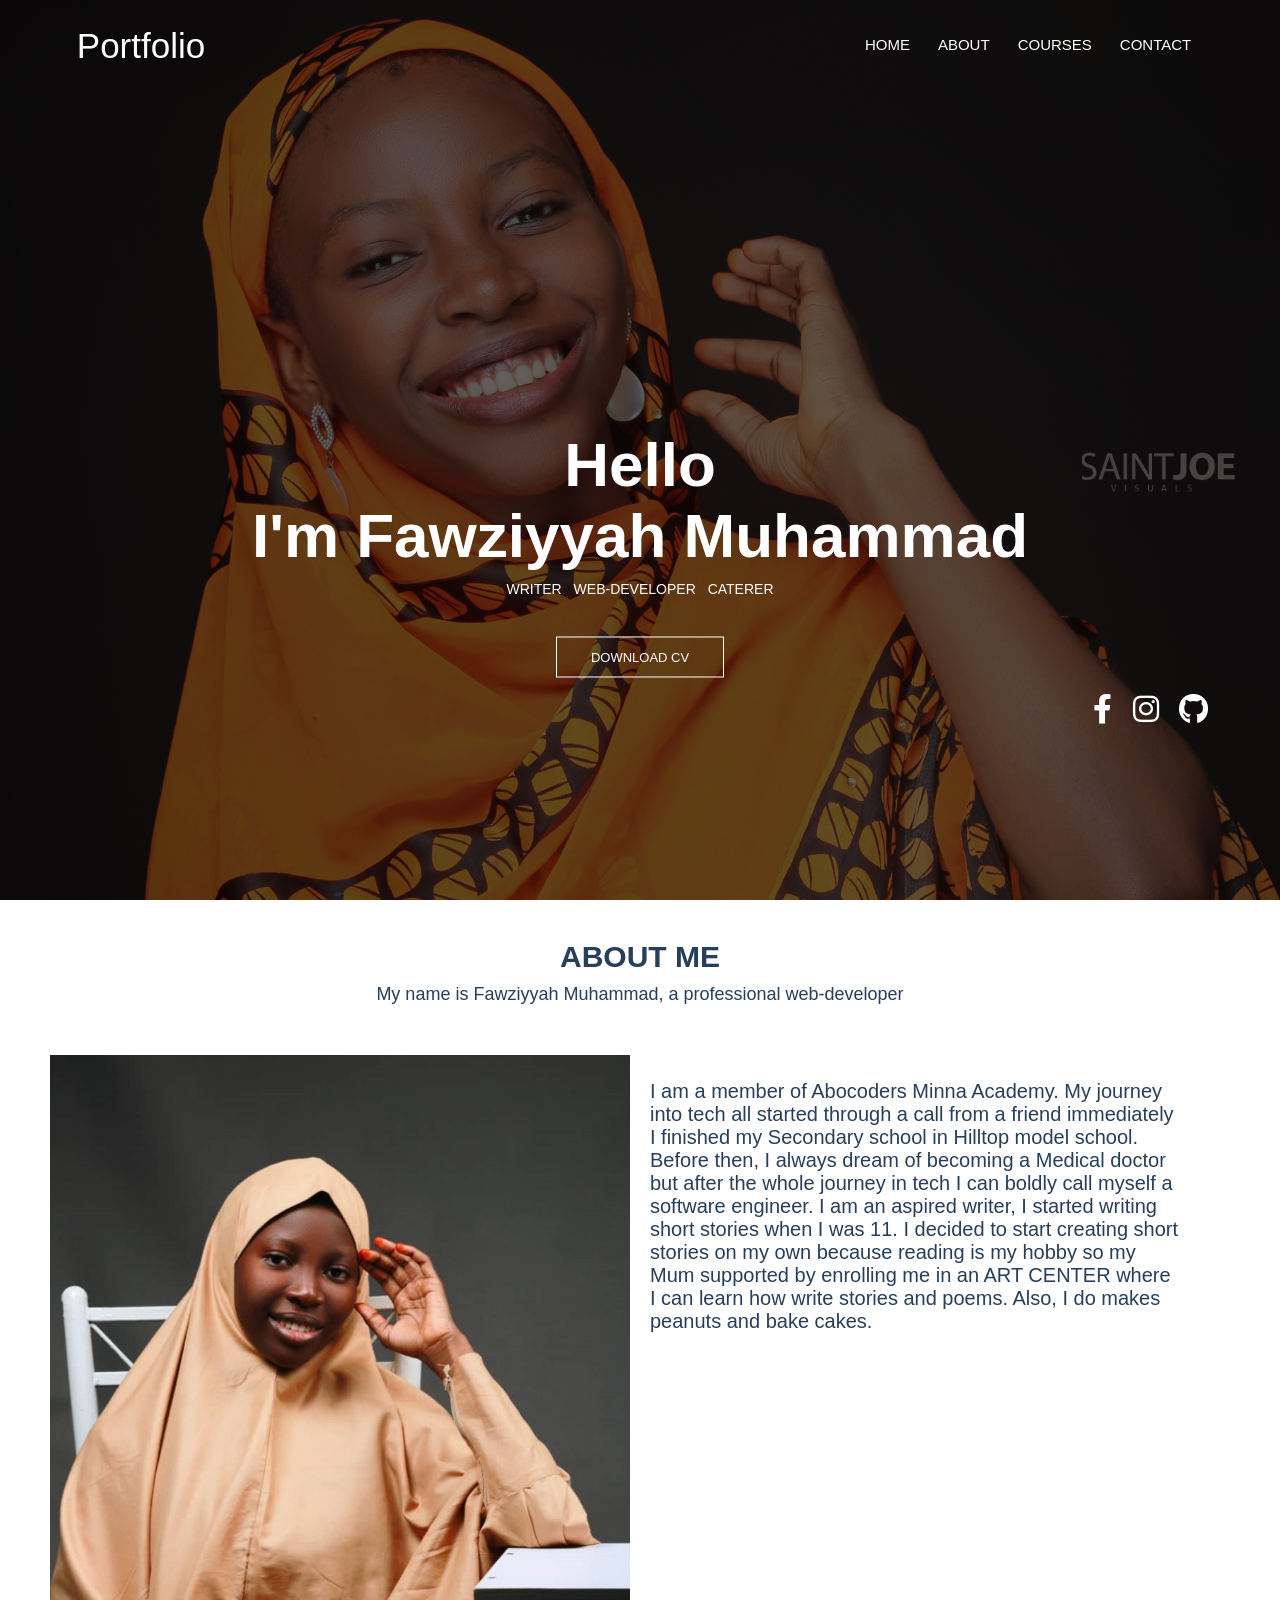
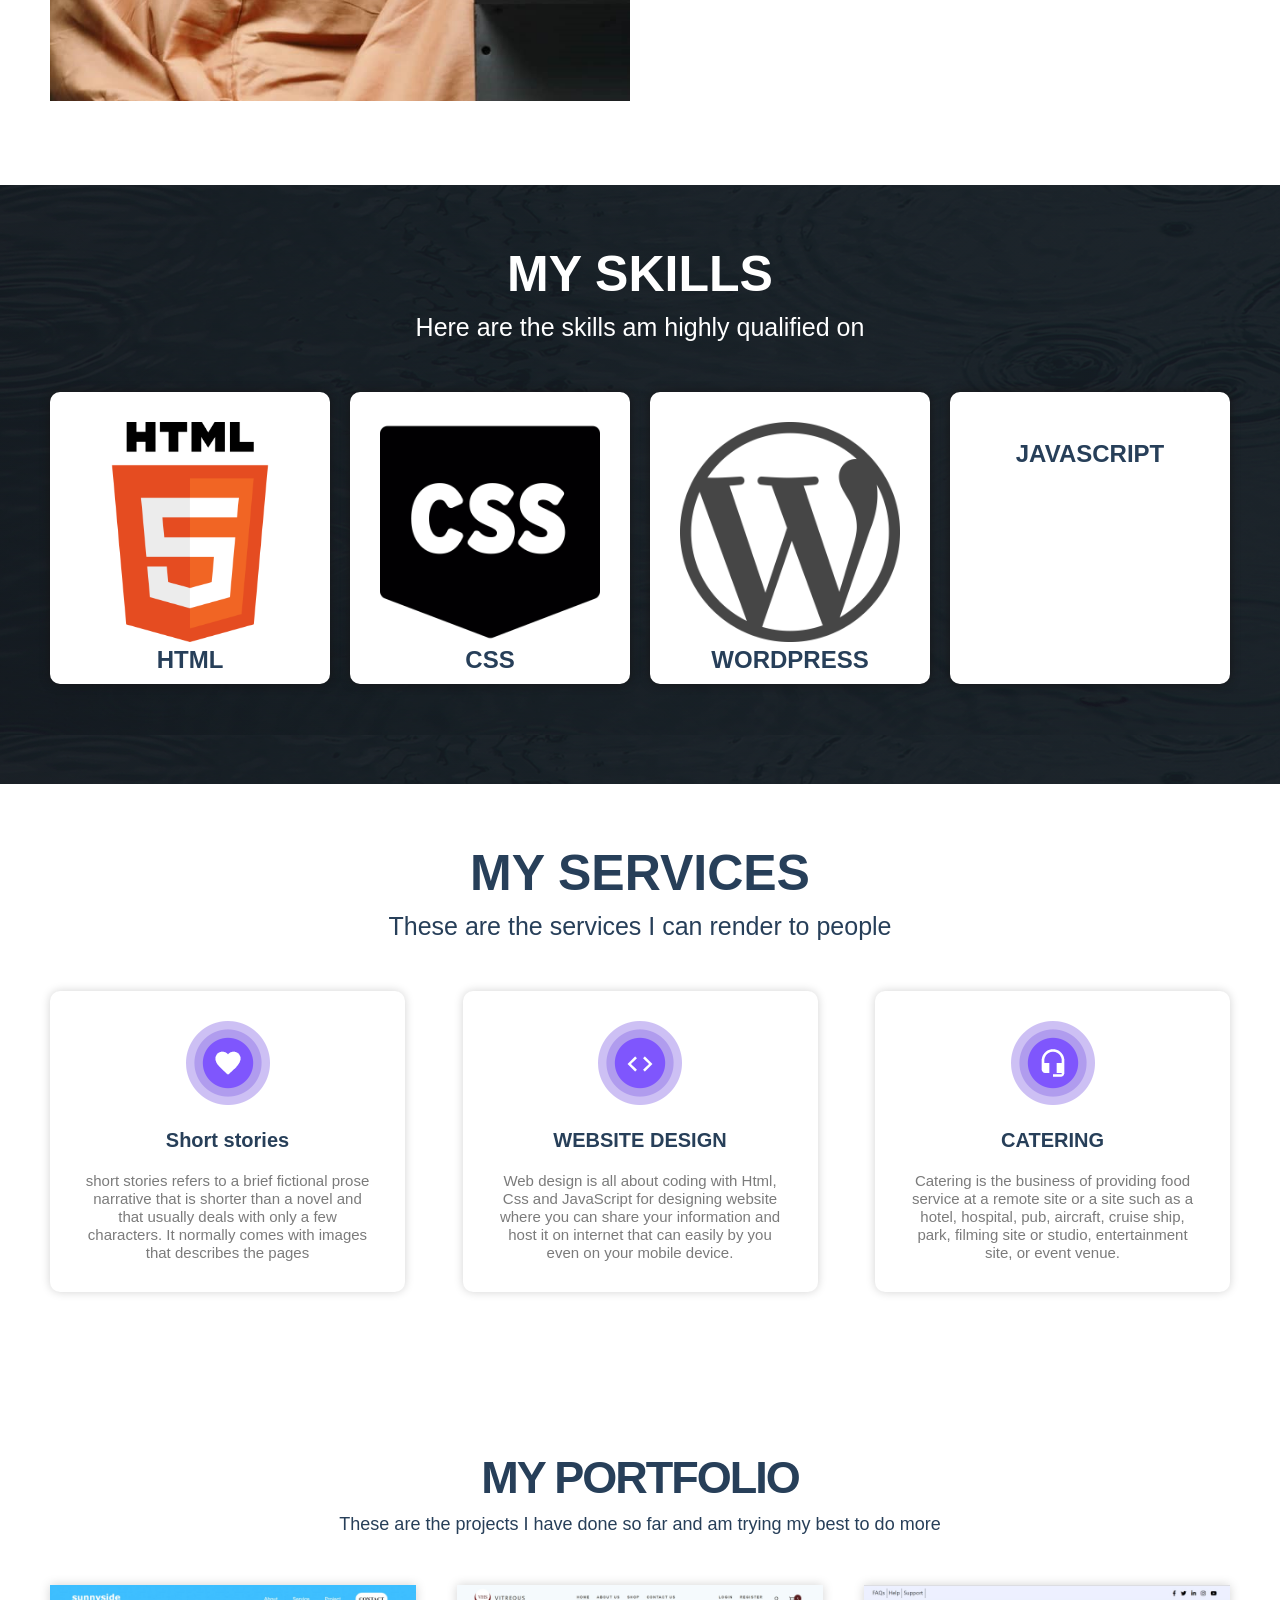
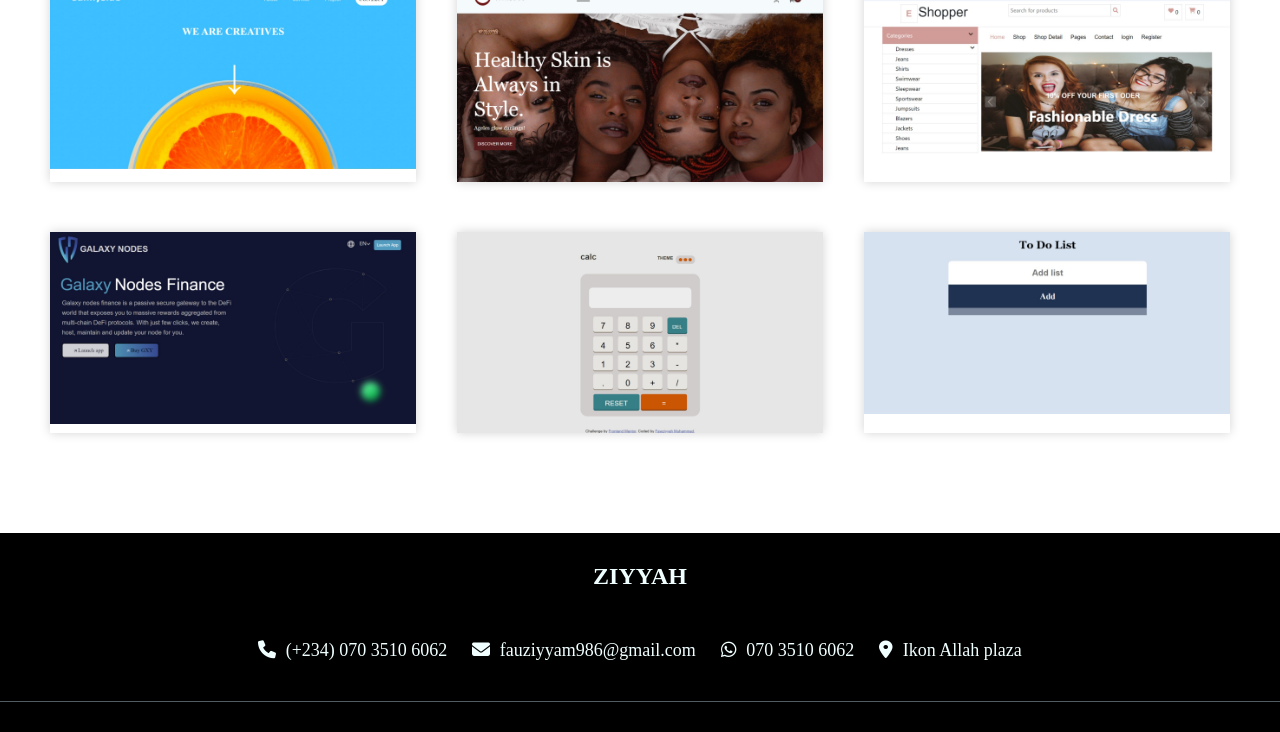
==== commit 0e7a9e92: "updated" ====
--- a/index.html
+++ b/index.html
@@ -1,311 +1,211 @@
-<!doctype html>
+<!DOCTYPE html>
 <html lang="en">
 <head>
-  <meta charset="UTF-8">
-  <meta name="viewport" content="width=device-width, initial-scale=1" />
-  <title>Project</title>
-  <meta name="keywords" content="Lorem ipsum dolor sit amet, consectetur adipisicing elit, sed do eiusmod.">
-  <meta name="description" content="Lorem ipsum dolor sit amet, consectetur adipisicing elit, sed do eiusmod.">
-
-  <link rel="preconnect" href="https://fonts.googleapis.com">
-  <link rel="preconnect" href="https://fonts.gstatic.com" crossorigin>
-  <link href="https://fonts.googleapis.com/css2?family=Fraunces:opsz,wght@9..144,300&display=swap" rel="stylesheet">
-
-  <link rel="stylesheet" href="assets/fonts/flat-icon/flaticon.css">
-  <link rel="stylesheet" href="assets/bootstrap/css/bootstrap.min.css">
-  <link rel="stylesheet" href="./css/all.min.css">
-  <link rel="stylesheet" href="css/styles.css">
+    <meta charset="UTF-8">
+    <meta http-equiv="X-UA-Compatible" content="IE=edge">
+    <meta name="viewport" content="width=device-width, initial-scale=1.0">
+    <link rel="stylesheet" href="./css/all.min.css">
+    <link rel="stylesheet" href="./css/style.css">
+    <title>Fawziyyah</title>
 </head>
 <body>
-<div id="content-wrapper">
-  <header class="header header--bg">
-    <div class="container">
-      <nav class="navbar">
-        <div class="navbar-header">
-          <button type="button" class="navbar-toggle" data-toggle="collapse" data-target="#myNavbar">
-            <span class="icon-bar"></span>
-            <span class="icon-bar"></span>
-            <span class="icon-bar"></span> 
-          </button>
-          <li><a href="#" class="label">portfolio</a></li>
-        </div>
-        <div class="collapse navbar-collapse" id="myNavbar">
-          <ul class="nav navbar-nav">
-            <li><a href="#">HOME</a></li>
-            <li><a href="#">ABOUT</a></li>
-            <li><a href="#">SKILL</a></li> 
-            <li><a href="#">PORTFOLIO</a></li> 
-            <li><a href="#">CONTACT</a></li> 
+    <section class="header">
+        <nav>
+            <a href="index.html">Portfolio</a>
+        <div class="nav-links">
+            <ul>
+                <div class="nav-links" Id="checkmenu">
+                    <i class="fa fa-times" onclick ="hideMenu()"></i>          
+                <li><a href="index.html">HOME</a></li>
+                <li><a href="about.html">ABOUT</a></li>
+                <li><a href="courses.html">COURSES</a></li>
+                <li><a href="contact.html">CONTACT</a></li>
+            </ul>
+        </div>
+        <i class="fa fa-bars" onclick ="showMenu()"></i>
+        </nav>
+        <div class="text-box">
+            <h1>Hello</h1>
+        <h1>I'm Fawziyyah Muhammad</h1>
+        <p>WRITER WEB-DEVELOPER CATERER</p>
+    <a href="" class="hero-btn">DOWNLOAD CV</a>
+   
+
+    <div class="social">
+        <ul>
+            <li><a href="https://facebook.com/fawziyyah.muhammad.5/"><i class="fa-brands fa-facebook-f"></i></a></li>
+            <li><a href="https://www.instagram.com/fawzy_avosuahi/"><i class="fa-brands fa-instagram"></i></a></li>
+            <li><a href="https://github.com/fawziyyah01muhammad/"><i class="fa-brands fa-github"></i></a></li>
           </ul>
         </div>
-      </nav>
-      <div class="header__content text-center">
-        <span class="header__content__block">HELLO</span>
-        <h1 class="header__content__title">I'M FAWZIYYAH MUHAMMAD</h1>
-        <ul class="header__content__sub-title">
-          <li>WRITER<span class="padding">&#45;</span></li>
-          <li>WEB DEVELOPER <span class="padding">&#45;</span></li>
-          <li>CATERER</li>
-        </ul>
-      </div>
-      <div class="social-icon pull-right">
-        <ul>
-          <li><a href="https://facebook.com/fawziyyah.muhammad.5/"><i class="fa-brands fa-facebook-f"></i></a></li>
-          <li><a href="https://www.instagram.com/fawzy_avosuahi/"><i class="fa-brands fa-instagram"></i></a></li>
-          <li><a href="https://github.com/fawziyyah01muhammad/"><i class="fa-brands fa-github"></i></a></li>
-        </ul>
-      </div>
-    </div>
-  </header>
-
-  <section class="about">
-    <div class="container about__container--narrow">
-      <div class="page-section">
-        <h2 class="page-section__title">ABOUT ME</h2>
-          <img class="page-section__title-style" src="assets/images/title-style.png" alt="">
-          <p class="page-section__paragraph">My name is Fawziyyah Muhammad, a professional web-developer</p>
-          <div class="row gutters-20">
-            <div class="col-md-4">
-              <div class="about__image">
-                <img src="assets/images/about.jpg" alt="">
-              </div>
+    </div>
+    </section>
+
+<section class="about">
+
+        <h2>ABOUT ME</h2>
+          <p>My name is Fawziyyah Muhammad, a professional web-developer</p>
+        <div class="about-row">
+            <div class="about-col">
+                <img src="./assets/images//about.jpg" alt="">
             </div>
-            <div class="col-md-8 about__content">
-              <p class="about__description">I am a member of Abocoders Minna Academy. My 
-                 journey into tech  all started through a call from a friend immediately I finished my Secondary school in Hilltop model school.
-                 Before then, I always dream of becoming a Medical doctor but after the whole journey in tech I can boldly call myself a software engineer.
-                 I am an aspired writer,I started writing short stories when
-                 I was 11. I decided to start creating short stories on my own because reading is my hobby so my Mum supported 
-                 by enrolling me in an ART CENTER where I can learn how write stories and poems. Also, I do  makes peanuts and bake cakes. 
-                </p>
-                  <a class="button button--colorful button--margin" href="./CV.html">Download cv</a>
+            <div class="about-col">
+                <p>I am a member of Abocoders Minna Academy. My 
+                    journey into tech  all started through a call from a friend immediately I finished my Secondary school in Hilltop model school.
+                    Before then, I always dream of becoming a Medical doctor but after the whole journey in tech I can boldly call myself a software engineer.
+                    I am an aspired writer, I started writing short stories when
+                    I was 11. I decided to start creating short stories on my own because reading is my hobby so my Mum supported 
+                    by enrolling me in an ART CENTER where I can learn how write stories and poems. Also, I do  makes peanuts and bake cakes. 
+                   </p>
             </div>
-          </div>
-      </div>
-    </div>
-  </section>
-
-  <section class="skill skill--bg">
-    <div class="container skill__container--narrow">
-      <div class="page-section">
-        <h2 class="page-section__title page-section__title--white">MY SKILL</h2>
-        <img class="page-section__title-style" src="assets/images/title-style-white.png" alt="">
-        <p class="page-section__paragraph page-section__paragraph--white">Here are the skills am highly qualified on</p>
-        <div class="row gutters-60">
-          <div class="col-md-4">
-            <div class="thumbnail text-center">
-              <img src="assets/images/HTML.png" alt="">
-              <h4 class="skill__single-part__title">HTML</h4>
-              <div class="progress">
-                <div class="progress-bar" role="progressbar" style="width:80%;background-color: #7FB7FA;">
-                </div>
-              </div>
-            </div>
-          </div>
-          <div class="col-md-4">
-            <div class="thumbnail text-center">
-              <img src="assets/images/CSS.png" alt="">
-              <h4 class="skill__single-part__title">CSS</h4>
-              <div class="progress">
-                <div class="progress-bar" role="progressbar" style="width:80%;background-color: #7FB7FA;">
-                </div>
-              </div>
-            </div>
-          </div>
-          </div>
-          <div class="row gutters-60">
-          <div class="col-md-4">
-            <div class="thumbnail text-center">
-              <img src="assets/images/WordPress.png" alt="">
-              <h4 class="skill__single-part__title">WORDPRESS</h4>
-              <div class="progress">
-                <div class="progress-bar" role="progressbar" style="width:80%;background-color: #7FB7FA;">
-                </div>
-              </div>
-            </div>
-          </div>
-          <div class="col-md-4">
-            <div class="thumbnail text-center">
-              <img src="assets/images/javascript-1.svg" alt="">
-              <h4 class="skill__single-part__title">JAVASCRIPT</h4>
-              <div class="progress">
-                <div class="progress-bar" role="progressbar" style="width:80%;background-color: #7FB7FA;">
-                </div>
-              </div>
-            </div>
-          </div>
-        </div>
-      </div>
-    </div>
-  </section>
-
-  <section class="service">
-    <div class="container">
-      <div class="page-section">
-        <h2 class="page-section__title">MY SERVICES</h2>
-        <img class="page-section__title-style" src="assets/images/title-style.png" alt="">
-        <p class="page-section__paragraph">These are the services I can render to people</p>
-        <div class="row gutters-70">
-          <div class="col-md-4">
-            <div class="thumbnail text-center">
-              <img src="assets/images/website-design.png" alt="">
-              <h4 class="service__single-section__title">SHORT STORIES</h4>
-              <p class="service__single-section__paragraph">short stories refers to a brief fictional prose narrative that is shorter than a novel and that usually
-                 deals with only a few characters. It normally comes with images that describes the pages</p>
-                
-            </div>
-          </div>
-          <div class="col-md-4">
-            <div class="thumbnail text-center">
-              <img src="assets/images/logo-design.png" alt="">
-              <h4 class="service__single-section__title">WEBSITE DESIGN</h4>
-              <p class="service__single-section__paragraph">Web design is all about coding with Html, Css and JavaScript for designing website
-                where you can share your information and host it on internet that can easily by you even on your mobile device. </p>
-            </div>
-          </div>
-          <div class="col-md-4">
-            <div class="thumbnail text-center">
-              <img src="assets/images/support.png" alt="">
-              <h4 class="service__single-section__title">CATERING</h4>
-              <p class="service__single-section__paragraph">Catering is the business of providing food service at a remote site or a site such as a hotel, hospital, pub,
-                 aircraft, cruise ship, park, filming site or studio, entertainment site, or event venue.</p>
-            </div>
-          </div>
-        </div>
-      </div>
-    </div>
-  </section>
-
-  <section class="portfolio">
-    <div class="container">
-      <div class="page-section">
-        <h2 class="page-section__title">MY PORTFOLIO</h2>
-        <img class="page-section__title-style" src="assets/images/title-style.png" alt="">
-        <p class="page-section__paragraph">These are the projects I have done so far and am trying my best to do more</p>
-
-        <div class="row gutters-40">
-          <div class="col-md-4">
-            <div class="portfolio__single-section mix category-b category-d" data-order="4">
-              <img class="portfolio__single-section__image img-responsive" src="assets/images/sunnyside.jpeg" alt="">
-              <div class="portfolio__single-section__overlay">
-                <div class="overlay-content">
-                  <h4>Website design</h4>
-                  <p>designer</p>
-                </div>
-                <div class="portfolio__single-section__search-icon">
-                  <a href="https://fawziyyah01muhammad.github.io/Sunnyside-website/"><img src="assets/images/search-icon.png" alt=""></a>
-                </div>
-              </div>
-            </div>
-          </div>
-          <div class="col-md-4">
-            <div class="portfolio__single-section mix category-b category-d" data-order="5">
-              <img class="portfolio__single-section__image img-responsive" src="assets/images/eshopper.jpeg" alt="">
-              <div class="portfolio__single-section__overlay">
-                <div class="overlay-content">
-                  <h4>Website design</h4>
-                  <p>Designer</p>
-                </div>
-                <div class="portfolio__single-section__search-icon">
-                  <a href="https://fawziyyah01muhammad.github.io/eshopper/"><img src="assets/images/search-icon.png" alt=""></a>
-                </div>
-              </div>
-            </div>
-          </div>
-          <div class="col-md-4">
-            <div class="portfolio__single-section mix category-d" data-order="6">
-              <img class="portfolio__single-section__image img-responsive" src="assets/images/hsp.jpeg" alt="">
-              <div class="portfolio__single-section__overlay">
-                <div class="overlay-content">
-                  <h4>Website design</h4>
-                  <p>Designer</p>
-                </div>
-                <div class="portfolio__single-section__search-icon">
-                  <a href=" https://fawziyyah01muhammad.github.io/Hauwa-group/
-                  "><img src="assets/images/search-icon.png" alt=""></a>
-                </div>
-              </div>
-            </div>
-          </div>
-        </div>
-        <div class="row gutters-40">
-          <div class="col-md-4">
-            <div class="portfolio__single-section mix category-a category-b category-c" data-order="1">
-              <img class="portfolio__single-section__image img-responsive" src="assets/images/galaxy.jpeg" alt="">
-              <div class="portfolio__single-section__overlay">
-                <div class="overlay-content">
-                  <h4>Website design</h4>
-                  <p>Designer</p>
-                </div>
-                <div class="portfolio__single-section__search-icon">
-                  <a href=" https://fawziyyah01muhammad.github.io/Galaxy-crypto/"><img src="assets/images/search-icon.png" alt=""></a>
-                </div>
-              </div>
-            </div>
-          </div>
-          <div class="col-md-4">
-            <div class="portfolio__single-section mix category-b category-d" data-order="5">
-              <img class="portfolio__single-section__image img-responsive" src="assets/images/calculator.jpeg" alt="">
-              <div class="portfolio__single-section__overlay">
-                <div class="overlay-content">
-                  <h4>Website design</h4>
-                  <p>Designer</p>
-                </div>
-                <div class="portfolio__single-section__search-icon">
-                  <a href="https://fawziyyah01muhammad.github.io/calculator-app-main/index%202.html"><img src="assets/images/search-icon.png" alt=""></a>
-                </div>
-              </div>
-            </div>
-          </div>
-          <div class="col-md-4">
-            <div class="portfolio__single-section mix category-c" data-order="3">
-              <img class="portfolio__single-section__image img-responsive" src="assets/images/to-do.jpeg" alt="">
-              <div class="portfolio__single-section__overlay">
-                <div class="overlay-content">
-                  <h4>Website design</h4>
-                  <p>Designer</p>
-                </div>
-                <div class="portfolio__single-section__search-icon">
-                  <a href=" https://fawziyyah01muhammad.github.io/to-do-list/"><img src="assets/images/search-icon.png" alt=""></a>
-                </div>
-              </div>
-            </div>
-          </div>
-        </div>
-        </div>
-
-        </div>
-        </section>
-
-  <footer class="main-footer">
-    <div class="container text-center">
-      <h1 class="footer__title">ziyyah</h1>
-      <ul class="footer__contact-information">
-        <li><a href="tel:07035106062"><i class="material-icons">phone</i>(+234) 070 3510 6062</a></li>
-        <li><a href="mailto:fauziyyam986@gmail.com"><i class="material-icons">email</i> fauziyyam986@gmail.com</a></li>
-        <li><a href="tel:07035106062"><i class="fa-brands fa-whatsapp" style="padding-right:10px;"></i> 070 3510 6062</a></li>
-        <li><a href="#"><i class="material-icons">location_on</i>Ikon Allah plaza</a></li>
-      </ul>
-    </div>
+        </div>
+</section>
+
+<section class="skills">
+    <h2>MY SKILLS</h2>
+    <p>Here are the skills am highly qualified on</p>
+<div class="skills-row">
+<div class="skills-col">
+    <img src="assets/images/HTML.png" alt="">
+    <h1>HTML</h1>
+</div>
+<div class="skills-col">
+    <img src="assets/images/CSS.png" alt="">
+    <h1>CSS</h1>
+</div>
+<div class="skills-col">
+    <img src="assets/images/WordPress.png" alt="">
+    <h1>WORDPRESS</h1>
+</div>
+<div class="skills-col">
+    <img src="assets/images/javascript-1.svg" alt="">
+    <h1>JAVASCRIPT</h1>
+</div>
+</div>
+</section>
+
+<section class="services">
+    <h1>MY SERVICES</h1>
+    <p>These are the services I can render to people</p>
+<div class="services-row">
+    <div class="services-col">
+        <img src="assets/images/website-design.png" alt="">
+        <h4>Short stories</h4>
+        <p>short stories refers to a brief fictional prose narrative that is shorter than a novel and that usually
+            deals with only a few characters. It normally comes with images that describes the pages</p>
+    </div>
+    <div class="services-col">
+        <img src="assets/images/logo-design.png" alt="">
+        <h4>WEBSITE DESIGN</h4>
+    <p>Web design is all about coding with Html, Css and JavaScript for designing website
+  where you can share your information and host it on internet that can easily by you even on your mobile device.</p>
+</div>
+<div class="services-col">
+    <img src="assets/images/support.png" alt="">
+    <h4>CATERING</h4>
+<p>Catering is the business of providing food service at a remote site or a site such as a hotel, hospital, pub,
+aircraft, cruise ship, park, filming site or studio, entertainment site, or event venue.</p>
+</div>
+</div>
+</section>
+
+<section class="portfolio">
+    <h1>MY PORTFOLIO</h1>
+    <p>These are the projects I have done so far and am trying my best to do more</p>
+<div class="portfolio-row">
+<div class="portfolio-col">
+          <img src="assets/images/sunnyside.jpeg" alt="">
+            <div class="layer">
+                <div class="layer-text">
+              <h3>Website design</h3>
+              <p><a href="https://fawziyyah01muhammad.github.io/Sunnyside-website/">
+                <i class="fa-solid fa-magnifying-glass"></i></a>
+              </p>
+       </div>
+    </div>
+</div>
+<div class="portfolio-col">
+    <img class="portfolio__single-section__image img-responsive" src="assets/images/hsp.jpeg" alt="">
+      <div class="layer">
+          <div class="layer-text">
+        <h3>Website design</h3>
+        <p><a href=" https://fawziyyah01muhammad.github.io/Hauwa-group/">
+          <i class="fa-solid fa-magnifying-glass"></i></a>
+        </p>
+ </div>
+</div>
+</div>
+<div class="portfolio-col">
+    <img class="portfolio__single-section__image img-responsive" src="assets/images/eshopper.jpeg" alt="">
+            <div class="layer">
+                <div class="layer-text">
+              <h3>Website design</h3>
+              <p><a href="https://fawziyyah01muhammad.github.io/eshopper/">
+                <i class="fa-solid fa-magnifying-glass"></i></a>
+              </p>
+       </div>
+    </div>
+</div>
+</div>
+
+
+<div class="portfolio-row">
+    <div class="portfolio-col">
+        <img class="portfolio__single-section__image img-responsive" src="assets/images/galaxy.jpeg" alt="">
+                <div class="layer">
+                    <div class="layer-text">
+                  <h3>Website design</h3>
+                  <p><a href=" https://fawziyyah01muhammad.github.io/Galaxy-crypto/">
+                    <i class="fa-solid fa-magnifying-glass"></i></a>
+                  </p>
+           </div>
+        </div>
+    </div>
+    <div class="portfolio-col">
+        <img class="portfolio__single-section__image img-responsive" src="assets/images/calculator.jpeg" alt="">
+          <div class="layer">
+              <div class="layer-text">
+            <h3>Website design</h3>
+            <p><a href="https://fawziyyah01muhammad.github.io/calculator-app-main/index%202.html">
+              <i class="fa-solid fa-magnifying-glass"></i></a>
+            </p>
+     </div>
+    </div>
+    </div>
+    <div class="portfolio-col">
+        <img class="portfolio__single-section__image img-responsive" src="assets/images/to-do.jpeg" alt="">
+                <div class="layer">
+                    <div class="layer-text">
+                  <h3>Website design</h3>
+                  <p><a href=" https://fawziyyah01muhammad.github.io/to-do-list/">
+                    <i class="fa-solid fa-magnifying-glass"></i></a>
+                  </p>
+           </div>
+        </div>
+    </div>
+    </div>
+</section>
+
+<section class="footer">
+    <h1>ZIYYAH</h1>
+    <ul>
+        <li><i class="fa-solid fa-phone"></i> (+234) 070 3510 6062</li>
+        <li><i class="fa-solid fa-envelope"></i> fauziyyam986@gmail.com</li>
+        <li><i class="fa-brands fa-whatsapp"></i> 070 3510 6062</li>
+        <li><i class="fa-solid fa-location-dot"></i> Ikon Allah plaza</li>
+    </ul>
     <hr style="border: 0;border-top: 1px solid #525B60;display:block;margin-top: 40px;">
-  </footer>
-  
-
-
-
-
-  <script src="assets/jquery/jquery-3.2.1.min.js"></script>
-  <script src="assets/bootstrap/js/bootstrap.min.js"></script>
-  <script src="js/mixitup.js"></script>
-
-  <script>
-    // $('a').click(function(e)
-    //   {
-    //     e.preventDefault();
-    //   });
-
-    // calling mixitup
-    var mixer = mixitup(".portfolio");
-  </script>
+</section>
+
+
+<script>
+	var checkmenu = document.getElementById("checkmenu")  
+	function showMenu(){
+		checkmenu.style.right = "0";
+	}
+	function hideMenu(){
+		checkmenu.style.right = "-200px";
+	}
+</script>
 </body>
-</html>  +</html>
--- a/css/style.css
+++ b/css/style.css
@@ -0,0 +1,389 @@
+*{
+    margin: 0;
+    padding: 0;
+}
+
+.header{
+    background-image:linear-gradient(rgba(9, 4, 4, 0.635), rgba(9, 4, 4, 0.635)), url(../assets/images//header-bg2.jpg);
+    background-size: cover;
+    background-position: center;
+    background-repeat: no-repeat;
+    width: 100%;
+    height: 100vh;
+}
+nav{
+    display: flex;
+padding: 2% 6%;
+align-items: center;
+justify-content: space-between;
+}
+nav a{
+    text-decoration: none;
+    color: white;
+    font-size: 35px;
+    font-family: Arial, Helvetica, sans-serif;
+}
+.nav-links{
+    flex: 1;
+    text-align: right;
+
+}
+.nav-links ul li{
+    text-align: right;
+    display: inline-block; 
+    font-family: Arial, Helvetica, sans-serif;
+    padding: 8px 12px; 
+    list-style: none;
+    position: relative;
+}
+.nav-links ul li a{
+    text-decoration: none;
+    color: white;
+    font-size: 15px;
+}
+.nav-links ul li::after{
+content: "";
+width: 0%;
+background: whitesmoke;
+height: 2px;
+display: block;
+margin: auto;
+transition: 0.5s;
+}
+.nav-links ul li:hover::after{
+    width: 100%;
+}
+.text-box{
+	width: 90%;
+	color: white;
+	position: absolute;
+	top: 65%;
+	left: 50%;
+	transform: translate(-50%, -50%);
+	text-align: center;
+    font-family: 'Trebuchet MS', 'Lucida Sans Unicode', 'Lucida Grande', 'Lucida Sans', Arial, sans-serif;
+}
+.text-box h1{
+	font-size: 62px;
+}
+.text-box p{
+	margin: 10px 0 40px;
+	font-size: 14px;
+	color:white;
+    word-spacing: 8px;
+}
+.nav-links ul li:active::before{
+    width: 100px;
+    color: red;
+    }
+    .hero-btn{
+        display: inline-block;
+        text-decoration: none;
+        color: white;
+        border: 1px solid white;
+        padding: 12px 34px;
+        font-size: 13px;
+        background:transparent;
+        position: relative;
+        cursor: pointer;
+    }
+    .hero-btn:hover{
+         border: 1px solid tomato;
+         background:rgba(248, 115, 92, 0.318);
+         transition: 1s;
+    }
+    .fa-times, .fa-bars{
+        display:none;
+    }
+    .social{
+        flex: 1;
+    text-align: right;
+    }
+    .social ul li{
+        text-align: right;
+        display: inline-block; 
+        padding: 15px 8px;
+    }
+    .social ul li a{
+        text-decoration: none;
+        color: white;
+        font-size: 30px;
+    }
+    /* .social i{
+        color: #fff;
+  font-size: 30px;
+    } */
+    @media(max-width: 958px){
+        .text-box h1{
+            font-size: 25px;
+        }
+        .text-box p{
+            font-size: 10px;
+        }
+        .nav-links ul li{
+            display: block;
+            text-align: left;
+        }
+        .nav-links{
+            position:fixed;
+            background:rgba(12, 10, 10, 0.669);
+            height: 40vh;
+            width:150px;
+            top: 0;
+            right: -200px;
+            text-align:left;
+            z-index: 2; 
+            transition: 1s;
+        }
+        .fa-bars, .fa-times{
+            display:block;
+            color:whitesmoke;
+            margin: 10px;
+            font-size: 25px;
+            cursor: pointer; 
+        }
+        
+        .nav-links ul{
+            padding: 30px;
+        }
+    }
+
+.about{
+    margin: 0;
+    padding: 30px 0;
+    text-align: center;
+    font-family: Arial, Helvetica, sans-serif;
+    color: #273f59;
+}
+.about h2{
+   margin: 10px;
+   font-size: 30px;
+}
+.about p{ 
+    font-size: 18px;
+}
+.about-row{
+    display: flex;
+    justify-content: space-between;
+    margin: 50px;
+    gap: 20px;
+}
+.about-col{
+    flex-basis: 50%;
+    width: 50%;
+}
+.about-col img{
+width: 100%;
+}
+
+.about-col p{
+    font-size: 20px;
+    color: #273f59;
+ margin-top: 25px;
+  text-align: left;
+  padding-right: 50px;
+}
+
+.skills{
+    background-image:linear-gradient( rgba(22, 21, 22, 0.9),rgba(22, 21, 22, 0.9)), url(../assets/images/skill-background.png);
+    padding: 50px;
+    margin: 0;
+    text-align: center;
+    font-family: Arial, Helvetica, sans-serif;
+    color: rgb(16, 15, 15);
+    color:white;
+}
+.skills h2{
+    margin: 10px;
+    font-size: 50px;
+ }
+ .skills p{ 
+     font-size: 25px;
+ }
+.skills-row{
+    display: flex;
+    justify-content: space-between;
+    margin: 50px 0;
+    gap: 20px;
+}
+.skills-col{
+    border-radius: 10px;
+    box-shadow: 0 0 10px 0 rgba(22, 21, 22, 0.9);
+    padding: 30px 30px 10px 30px;
+    flex-basis: 25%;
+    background-color: white;
+}
+.skills-col img{
+    width: 100%;
+    height: auto;
+    justify-content: center;
+}
+.skills-col h1{
+text-align: center;
+font-weight: 900;
+font-family: Arial, Helvetica, sans-serif;
+color: #273f59;
+}
+
+
+.services{
+    padding: 50px;
+    text-align: center;
+    font-family: Arial, Helvetica, sans-serif;
+
+}
+.services h1{
+    margin: 10px;
+    font-size: 50px;
+    color: #273f59;
+ }
+
+ .services p{
+    font-size: 25px;
+    color: #273f59;
+ }
+.services-row{
+    display: flex;
+    justify-content: space-between;
+    margin: 50px 0;
+    gap: 20px;
+}
+.services-col{
+    border-radius: 10px;
+    box-shadow: 0 0 10px 0 lightgrey;
+    padding: 30px;
+    flex-basis: 25%;
+    background-color: white;
+}
+.services-col h4{
+    color: #273f59;
+    font-size: 20px;
+    margin: 20px;
+}
+.services-col p{
+    font-size: 15px;
+  color: #7b7b7b;
+  line-height: 1.2;
+}
+
+
+.portfolio{
+    padding: 50px;
+    text-align: center;
+    font-family: Arial, Helvetica, sans-serif;
+
+}
+.portfolio h1{
+    margin: 10px;
+    font-size: 45px;
+    color: #273f59;
+    letter-spacing:-2px;
+ }
+
+ .portfolio p{
+    font-size: 18px;
+    color: #273f59;
+ }
+.portfolio-row{
+    display: flex;
+    justify-content: space-between;
+    margin: 50px 0;
+    gap: 20px;
+}
+.portfolio-col{
+    box-shadow: 0 0 10px 0 lightgrey;
+    padding: 0px;
+    flex-basis: 31%;
+    position: relative;
+	overflow: hidden;
+    background-color: transparent;
+}
+
+.portfolio-col img{
+    width: 100%;
+	display: block;
+}
+.portfolio-col a{
+    justify-content: center;
+    align-items: center;
+    text-align: center;
+    font-size: 30px;
+}
+.layer{
+	background: transparent;
+	height: 100%;
+	width: 100%;
+	position: absolute;
+	top: 0;
+	left: 0;	
+	transition: 0.5s;
+}
+.layer:hover{
+	background: rgba(244, 235, 235, 0.361);
+}
+.layer-text{ 
+	width:100%;
+	font-weight: 500;
+	color:#273f59 ;
+	font-size: 26px;
+	bottom:0;
+	left: 50%;
+	transform:translateX(-50%);  
+	position: absolute;
+	opacity: 0;
+	transition: 0.5s;
+}
+.layer:hover .layer-text{
+	bottom: 25%;
+	opacity: 1;
+}
+
+
+.footer{
+    background-color: black;
+    text-align: center;
+    color: azure;
+    padding: 30px 0;
+}
+.footer ul{
+    display: flex;
+    justify-content: center;
+    gap: 25px;
+    margin: 50px 0 20px 0;
+}
+.footer ul li{
+    list-style: none;
+    font-size: 18px;
+}
+.footer i{
+    padding-right: 5px;
+}
+
+@media(max-width:958px){
+    .about{
+        padding: 10px;
+    }
+    .about-row{
+        flex-direction: column;
+        margin: 50px 10px;
+    }
+    .about-col{
+        flex-basis: 50%;
+        width: 100%;
+    }
+    .about-col p{
+        padding-right: 0;
+    }
+    .skills-row{
+        flex-direction: column;
+    }
+    .services-row{
+        flex-direction: column;
+    }
+    .portfolio-row{
+        flex-direction: column;
+    }
+    .footer ul{
+flex-direction: column;
+    }
+}
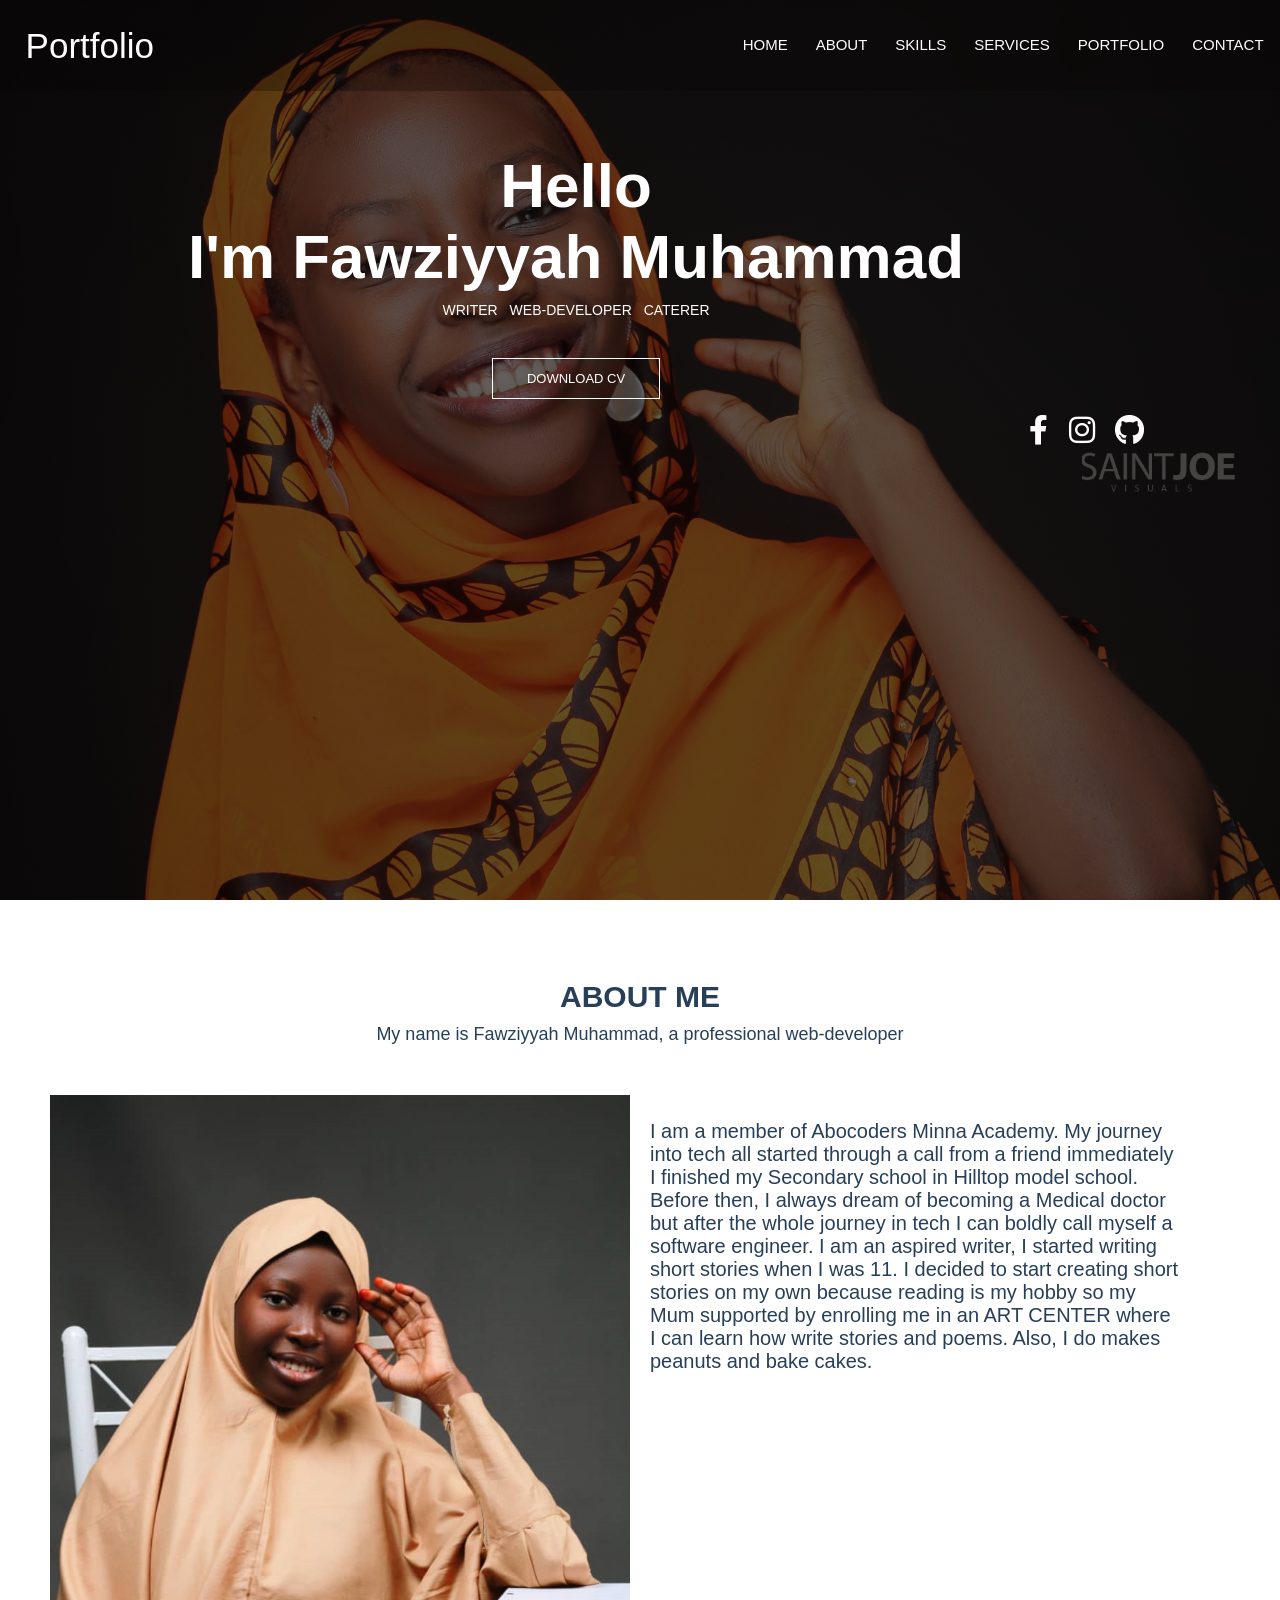
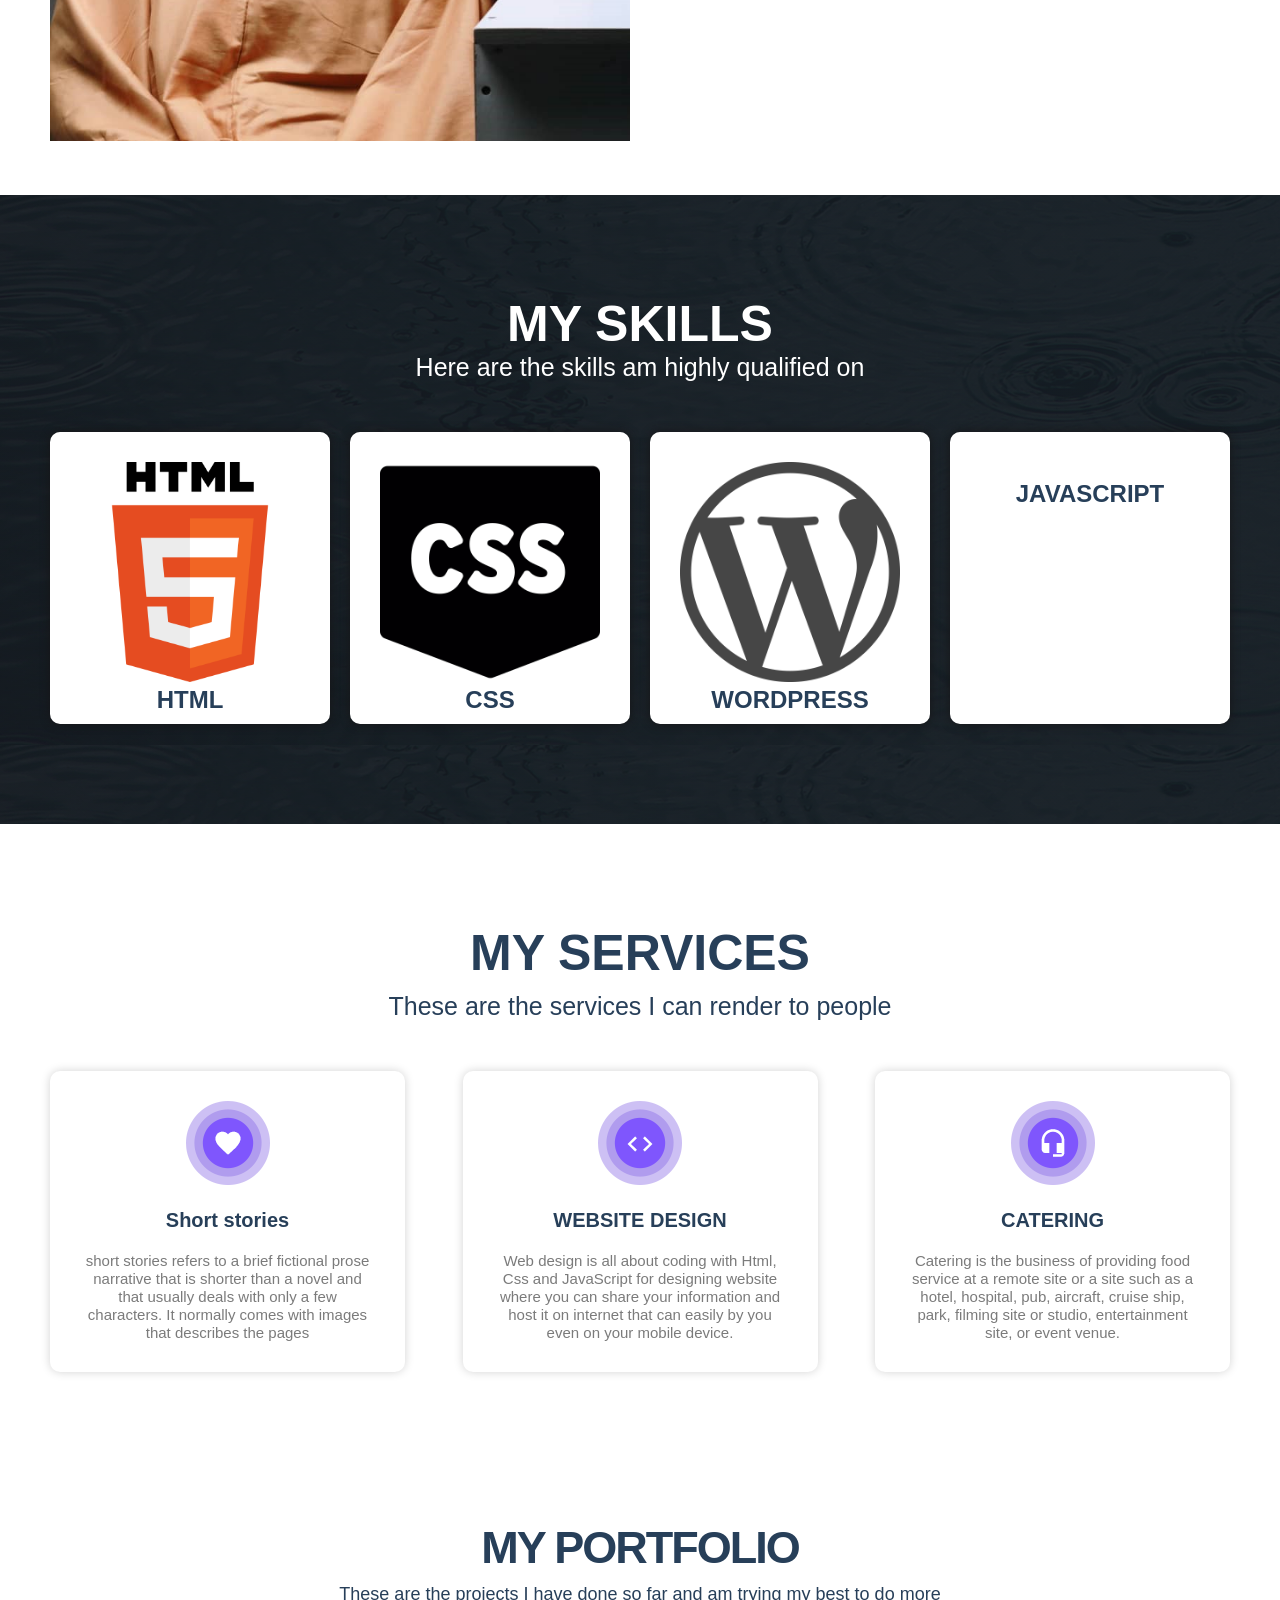
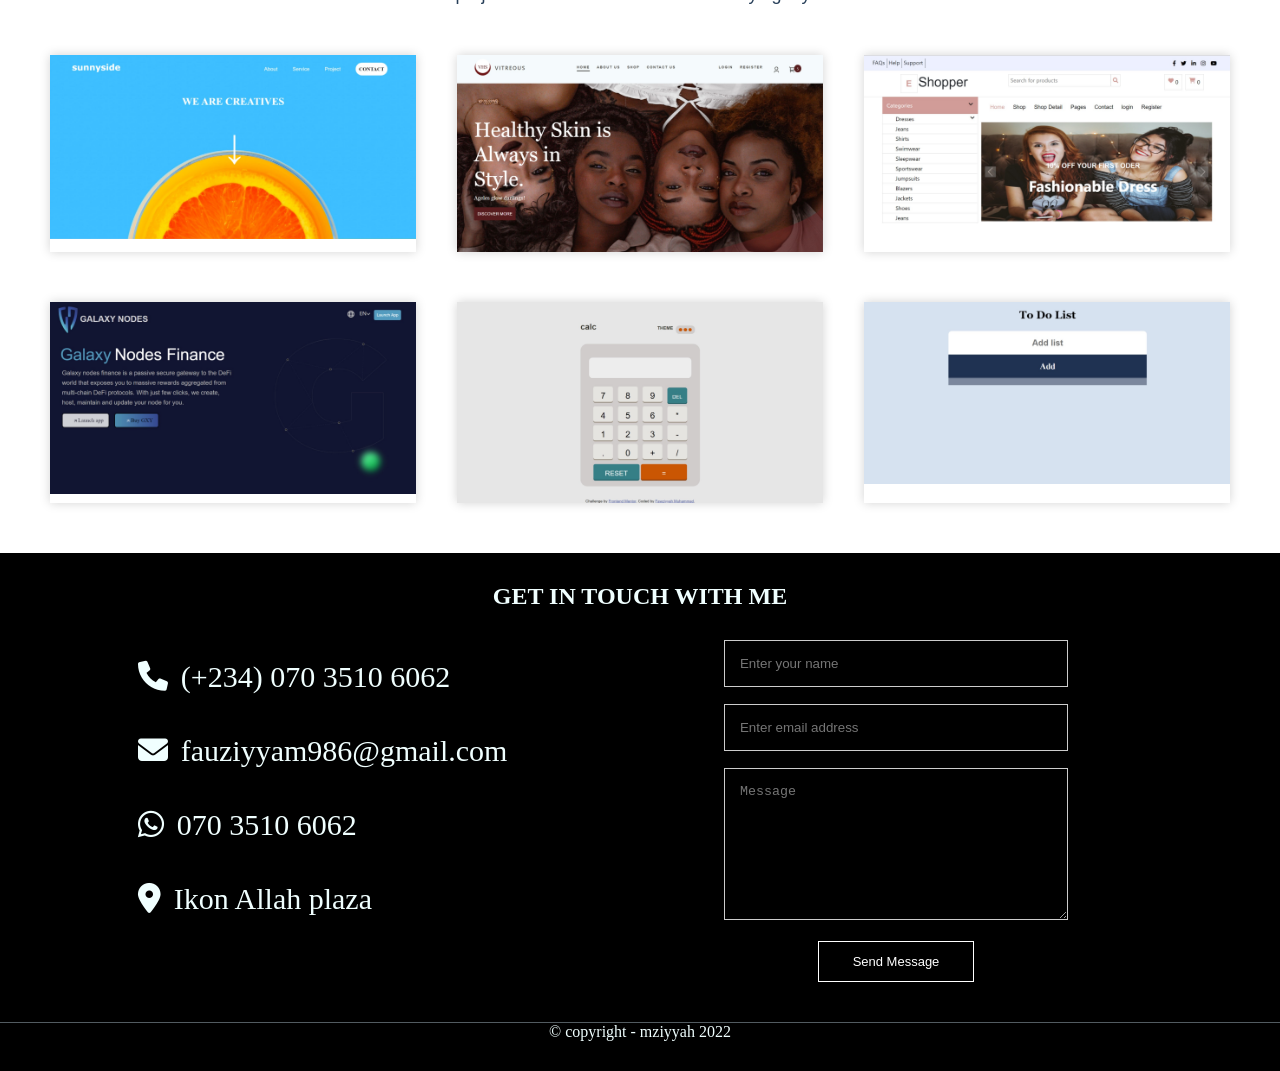
==== commit e9e812be: "updated" ====
--- a/index.html
+++ b/index.html
@@ -1,5 +1,5 @@
 <!DOCTYPE html>
-<html lang="en">
+<html class="no-js" lang="en">
 <head>
     <meta charset="UTF-8">
     <meta http-equiv="X-UA-Compatible" content="IE=edge">
@@ -8,27 +8,31 @@
     <link rel="stylesheet" href="./css/style.css">
     <title>Fawziyyah</title>
 </head>
-<body>
-    <section class="header">
-        <nav>
+<body id="top">
+    <section id="intro" class="header">
+        <div class="top-bar">
+        <nav id="main-nav-wrap">
             <a href="index.html">Portfolio</a>
         <div class="nav-links">
-            <ul>
+            <ul class="main-navigation">
                 <div class="nav-links" Id="checkmenu">
                     <i class="fa fa-times" onclick ="hideMenu()"></i>          
-                <li><a href="index.html">HOME</a></li>
-                <li><a href="about.html">ABOUT</a></li>
-                <li><a href="courses.html">COURSES</a></li>
-                <li><a href="contact.html">CONTACT</a></li>
+                <li><a class="smoothscroll" href="#intro" title="">HOME</a></li>
+                <li><a class="smoothscroll" href="#about" title="">ABOUT</a></li>
+                <li><a class="smoothscroll" href="#skills" title="">SKILLS</a></li>
+                <li><a class="smoothscroll" href="#services" title="">SERVICES</a></li>
+                <li><a class="smoothscroll" href="#portfolio" title="">PORTFOLIO</a></li>
+                <li><a class="smoothscroll" href="#contact" title="">CONTACT</a></li>
             </ul>
         </div>
         <i class="fa fa-bars" onclick ="showMenu()"></i>
         </nav>
+        </div>
         <div class="text-box">
             <h1>Hello</h1>
         <h1>I'm Fawziyyah Muhammad</h1>
         <p>WRITER WEB-DEVELOPER CATERER</p>
-    <a href="" class="hero-btn">DOWNLOAD CV</a>
+    <a href="./resume.pdf" class="hero-btn">DOWNLOAD CV</a>
    
 
     <div class="social">
@@ -41,7 +45,7 @@
     </div>
     </section>
 
-<section class="about">
+<section id="about" class="about">
 
         <h2>ABOUT ME</h2>
           <p>My name is Fawziyyah Muhammad, a professional web-developer</p>
@@ -61,7 +65,7 @@
         </div>
 </section>
 
-<section class="skills">
+<section id="skills" class="skills">
     <h2>MY SKILLS</h2>
     <p>Here are the skills am highly qualified on</p>
 <div class="skills-row">
@@ -84,7 +88,7 @@
 </div>
 </section>
 
-<section class="services">
+<section id="services" class="services">
     <h1>MY SERVICES</h1>
     <p>These are the services I can render to people</p>
 <div class="services-row">
@@ -109,11 +113,12 @@
 </div>
 </section>
 
-<section class="portfolio">
+<section id="portfolio" class="portfolio">
     <h1>MY PORTFOLIO</h1>
     <p>These are the projects I have done so far and am trying my best to do more</p>
 <div class="portfolio-row">
 <div class="portfolio-col">
+    <div class="img-container">
           <img src="assets/images/sunnyside.jpeg" alt="">
             <div class="layer">
                 <div class="layer-text">
@@ -124,7 +129,9 @@
        </div>
     </div>
 </div>
+</div>
 <div class="portfolio-col">
+    <div class="img-container">
     <img class="portfolio__single-section__image img-responsive" src="assets/images/hsp.jpeg" alt="">
       <div class="layer">
           <div class="layer-text">
@@ -135,7 +142,9 @@
  </div>
 </div>
 </div>
+</div>
 <div class="portfolio-col">
+    <div class="img-container">
     <img class="portfolio__single-section__image img-responsive" src="assets/images/eshopper.jpeg" alt="">
             <div class="layer">
                 <div class="layer-text">
@@ -147,10 +156,12 @@
     </div>
 </div>
 </div>
+</div>
 
 
 <div class="portfolio-row">
     <div class="portfolio-col">
+    <div class="img-container">
         <img class="portfolio__single-section__image img-responsive" src="assets/images/galaxy.jpeg" alt="">
                 <div class="layer">
                     <div class="layer-text">
@@ -160,8 +171,10 @@
                   </p>
            </div>
         </div>
+        </div>
     </div>
     <div class="portfolio-col">
+    <div class="img-container">
         <img class="portfolio__single-section__image img-responsive" src="assets/images/calculator.jpeg" alt="">
           <div class="layer">
               <div class="layer-text">
@@ -172,7 +185,9 @@
      </div>
     </div>
     </div>
+    </div>
     <div class="portfolio-col">
+    <div class="img-container">
         <img class="portfolio__single-section__image img-responsive" src="assets/images/to-do.jpeg" alt="">
                 <div class="layer">
                     <div class="layer-text">
@@ -184,21 +199,35 @@
         </div>
     </div>
     </div>
-</section>
-
-<section class="footer">
-    <h1>ZIYYAH</h1>
-    <ul>
+    </div>
+</section>
+
+<section id="contact" class="footer">
+    <h1>GET IN TOUCH WITH ME</h1>
+    <div class="footer-row">
+    <div class="footer-col">    <ul>
         <li><i class="fa-solid fa-phone"></i> (+234) 070 3510 6062</li>
         <li><i class="fa-solid fa-envelope"></i> fauziyyam986@gmail.com</li>
         <li><i class="fa-brands fa-whatsapp"></i> 070 3510 6062</li>
         <li><i class="fa-solid fa-location-dot"></i> Ikon Allah plaza</li>
     </ul>
+</div>
+<div class="footer-col">
+    <form action="form-handler.php" method="post">
+        <input type="text" name="name" placeholder="Enter your name" required>
+        <input type="email" name="email" placeholder="Enter email address" required>
+        <!-- <input type="text" name="subject" placeholder="Enter your subject" required> -->
+        <textarea rows="8" name="message" placeholder="Message" required></textarea>
+        <button type="submit" class="hero-btn red-btn">Send Message</button>
+    </form>
+</div>
+</div>
     <hr style="border: 0;border-top: 1px solid #525B60;display:block;margin-top: 40px;">
-</section>
-
-
-<script>
+    <p>© copyright - mziyyah 2022</p>
+</section>
+
+<script src="./assets/bootstrap/js/script.js"></script>
+<!-- <script>
 	var checkmenu = document.getElementById("checkmenu")  
 	function showMenu(){
 		checkmenu.style.right = "0";
@@ -206,6 +235,6 @@
 	function hideMenu(){
 		checkmenu.style.right = "-200px";
 	}
-</script>
+</script> -->
 </body>
 </html>
--- a/css/style.css
+++ b/css/style.css
@@ -13,20 +13,26 @@
 }
 nav{
     display: flex;
-padding: 2% 6%;
+padding: 2%;
 align-items: center;
 justify-content: space-between;
+position: fixed;
+background-color:rgba(9, 4, 4, 0.286) ;
+width: 100%;
 }
 nav a{
     text-decoration: none;
     color: white;
     font-size: 35px;
-    font-family: Arial, Helvetica, sans-serif;
+    font-family: Arial, Helvetica, sans-serif;  
 }
 .nav-links{
     flex: 1;
     text-align: right;
 
+}
+.nav-links ul{
+    padding-right:30px ;
 }
 .nav-links ul li{
     text-align: right;
@@ -38,7 +44,6 @@
 }
 .nav-links ul li a{
     text-decoration: none;
-    color: white;
     font-size: 15px;
 }
 .nav-links ul li::after{
@@ -56,10 +61,8 @@
 .text-box{
 	width: 90%;
 	color: white;
-	position: absolute;
-	top: 65%;
-	left: 50%;
-	transform: translate(-50%, -50%);
+    justify-content: center;
+	padding-top: 150px;
 	text-align: center;
     font-family: 'Trebuchet MS', 'Lucida Sans Unicode', 'Lucida Grande', 'Lucida Sans', Arial, sans-serif;
 }
@@ -113,9 +116,13 @@
         color: #fff;
   font-size: 30px;
     } */
-    @media(max-width: 958px){
+    @media screen and (max-width: 601px) and (min-width:270px){
+        .header{
+            height: 100%;
+        }
         .text-box h1{
-            font-size: 25px;
+            font-size: 20px;
+            text-align:center;
         }
         .text-box p{
             font-size: 10px;
@@ -148,9 +155,22 @@
         }
     }
 
+    @media screen and (min-width: 602px) and (max-width:1000px){
+        .header{
+            height: 100%;
+        }
+.text-box h1{
+            font-size: 50px;
+            text-align:center;
+        }
+        .text-box p{
+            font-size: 25px;
+        }
+    }
+
 .about{
     margin: 0;
-    padding: 30px 0;
+    padding: 70px 0 0 0;
     text-align: center;
     font-family: Arial, Helvetica, sans-serif;
     color: #273f59;
@@ -194,7 +214,7 @@
     color:white;
 }
 .skills h2{
-    margin: 10px;
+    margin:50px 10px 0 10px;
     font-size: 50px;
  }
  .skills p{ 
@@ -227,13 +247,13 @@
 
 
 .services{
-    padding: 50px;
+    padding: 50px 50px 0 50px;
     text-align: center;
     font-family: Arial, Helvetica, sans-serif;
 
 }
 .services h1{
-    margin: 10px;
+    margin:50px 10px 10px  10px;
     font-size: 50px;
     color: #273f59;
  }
@@ -268,13 +288,13 @@
 
 
 .portfolio{
-    padding: 50px;
+    padding: 50px 50px 0 50px;
     text-align: center;
     font-family: Arial, Helvetica, sans-serif;
 
 }
 .portfolio h1{
-    margin: 10px;
+    margin:50px 10px 10px 10px;
     font-size: 45px;
     color: #273f59;
     letter-spacing:-2px;
@@ -294,8 +314,10 @@
     box-shadow: 0 0 10px 0 lightgrey;
     padding: 0px;
     flex-basis: 31%;
+}
+.img-container{
+    overflow: auto;
     position: relative;
-	overflow: hidden;
     background-color: transparent;
 }
 
@@ -344,19 +366,43 @@
     text-align: center;
     color: azure;
     padding: 30px 0;
+    margin-top: 50px;
+}
+.footer-col{
+	flex-basis: 48%;
+}
+.footer h1{
+    padding-bottom: 10px;
+}
+.footer-row{
+    display: flex;
+    justify-content: space-around;
+   width: 80%;
+   margin: auto;
+   margin-top: 20px;
 }
 .footer ul{
-    display: flex;
-    justify-content: center;
-    gap: 25px;
-    margin: 50px 0 20px 0;
+   text-align: justify;
+   
 }
 .footer ul li{
     list-style: none;
-    font-size: 18px;
+    padding: 20px 0;
+    font-size: 30px;
 }
 .footer i{
     padding-right: 5px;
+}
+
+.footer-col input, .footer-col textarea{
+	width: 70%;
+	padding: 15px;
+	margin-bottom: 17px;
+	outline: none;
+	border: 1px solid #ccc;
+    color: white;
+	box-sizing: border-box;
+    background-color: transparent;
 }
 
 @media(max-width:958px){
@@ -377,13 +423,37 @@
     .skills-row{
         flex-direction: column;
     }
+    .skills h2{
+        font-size: 29px;
+    }
+    .skills p{
+        font-size: 15px;
+    }
     .services-row{
         flex-direction: column;
     }
+    .services h1{
+        font-size: 29px;
+    }
+    .services p{
+        font-size: 15px;
+    }
     .portfolio-row{
         flex-direction: column;
     }
-    .footer ul{
+    .portfolio h1{
+        font-size: 29px;
+    }
+    .portfolio p{
+        font-size: 15px;
+    }
+    .footer-row{
 flex-direction: column;
     }
-}+    .footer ul li{
+        font-size: 20px;
+    }
+}
+
+
+
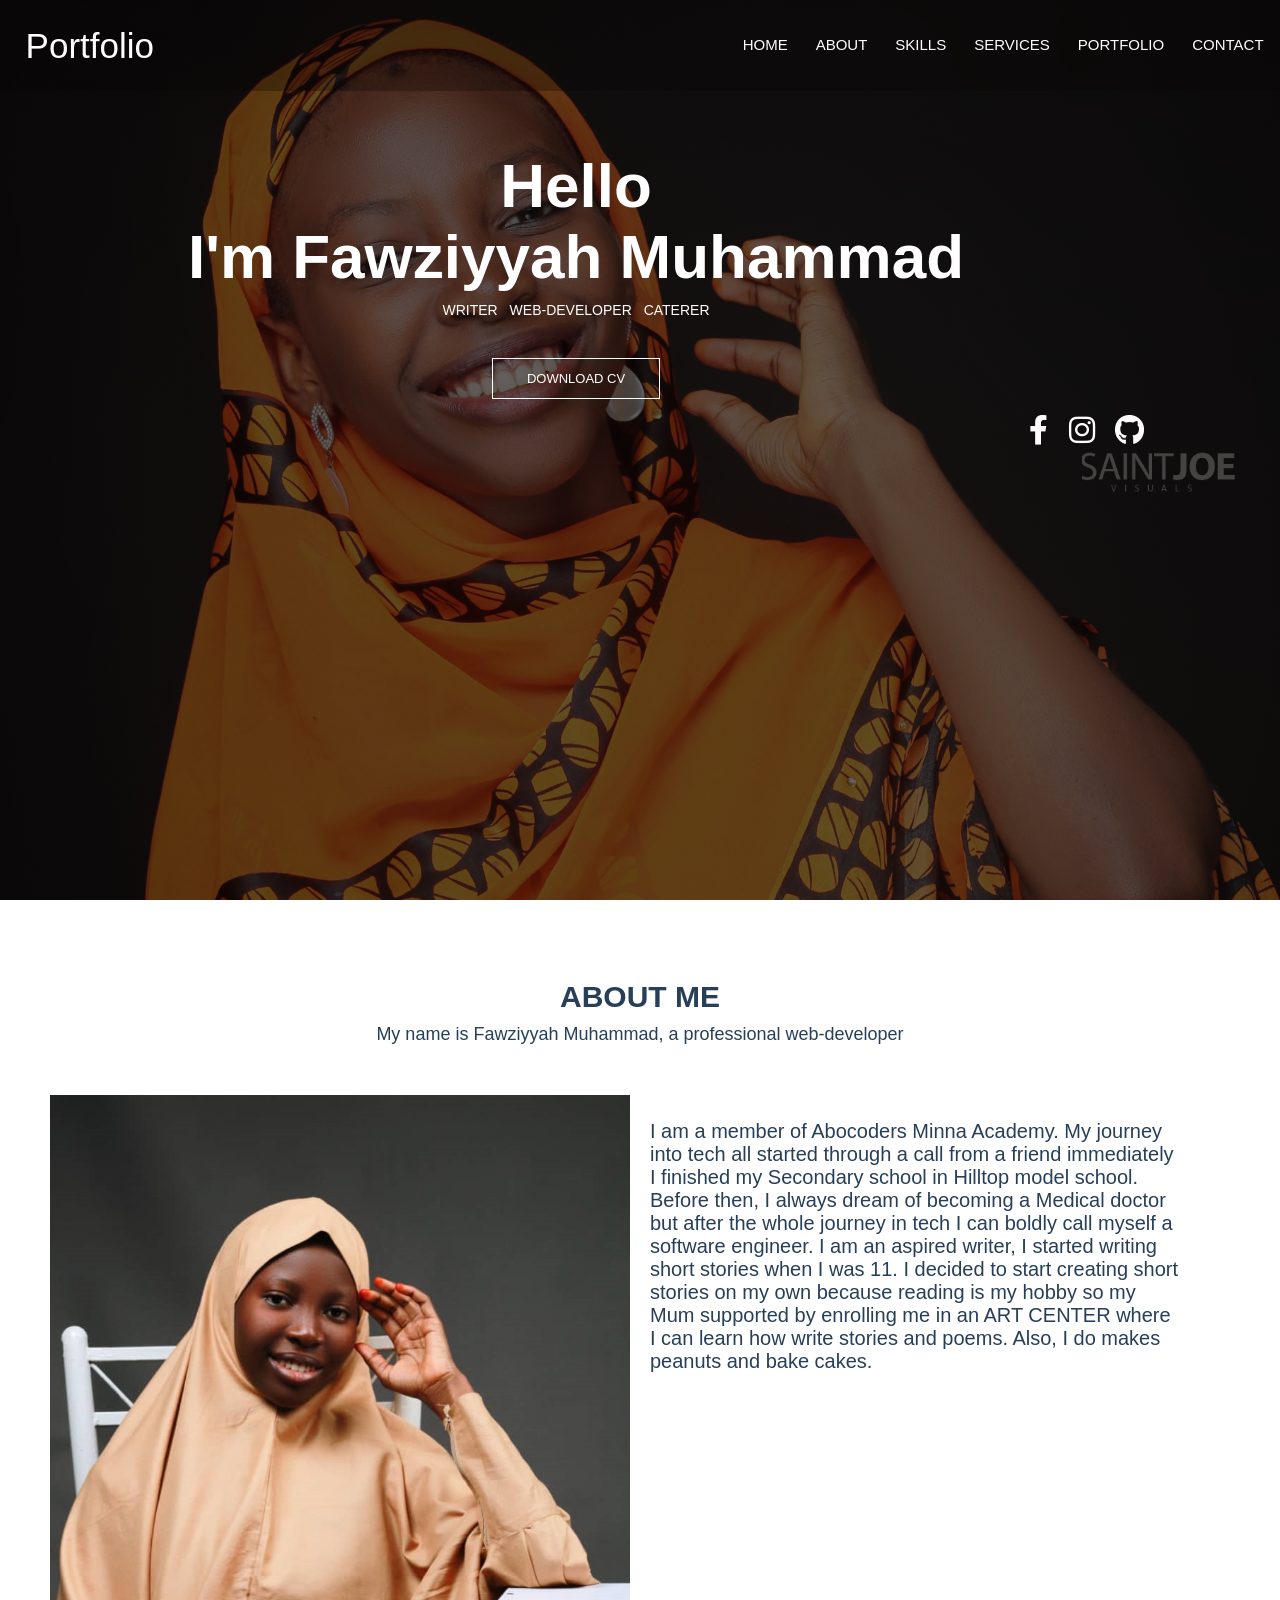
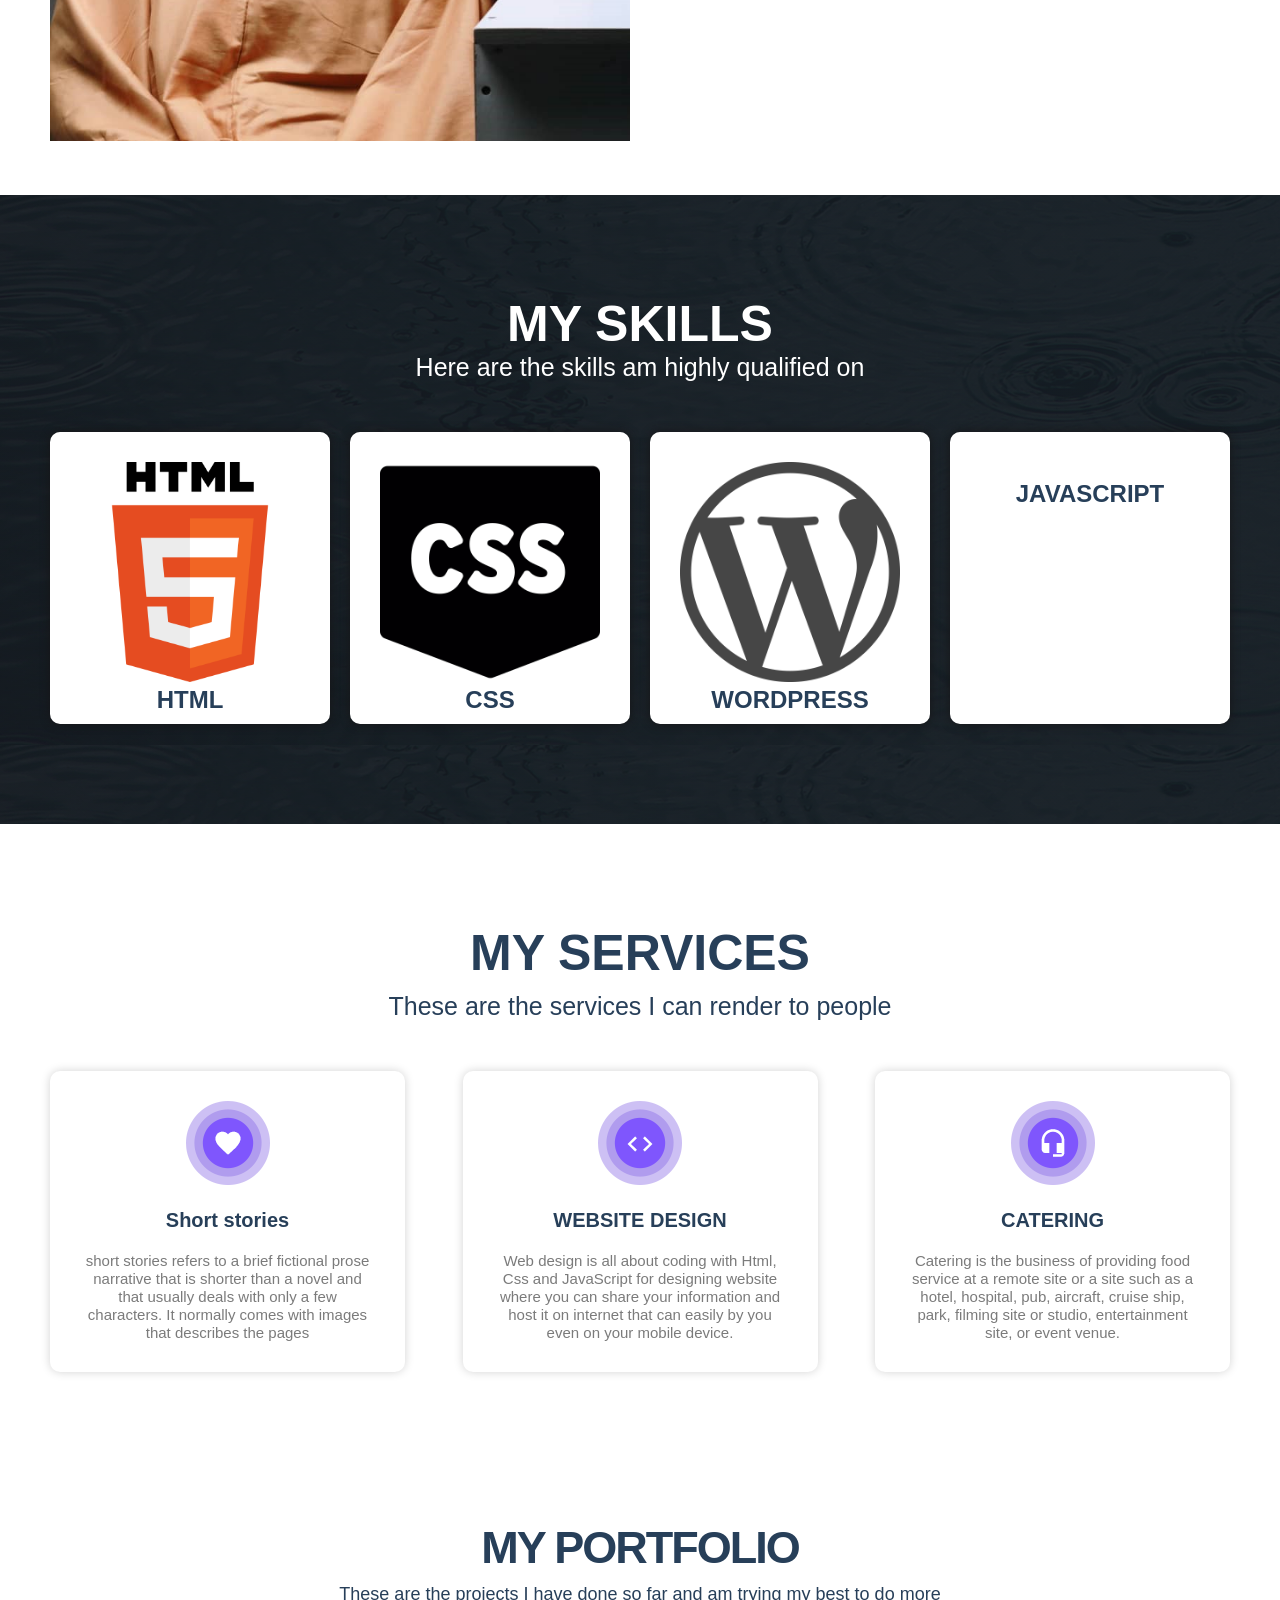
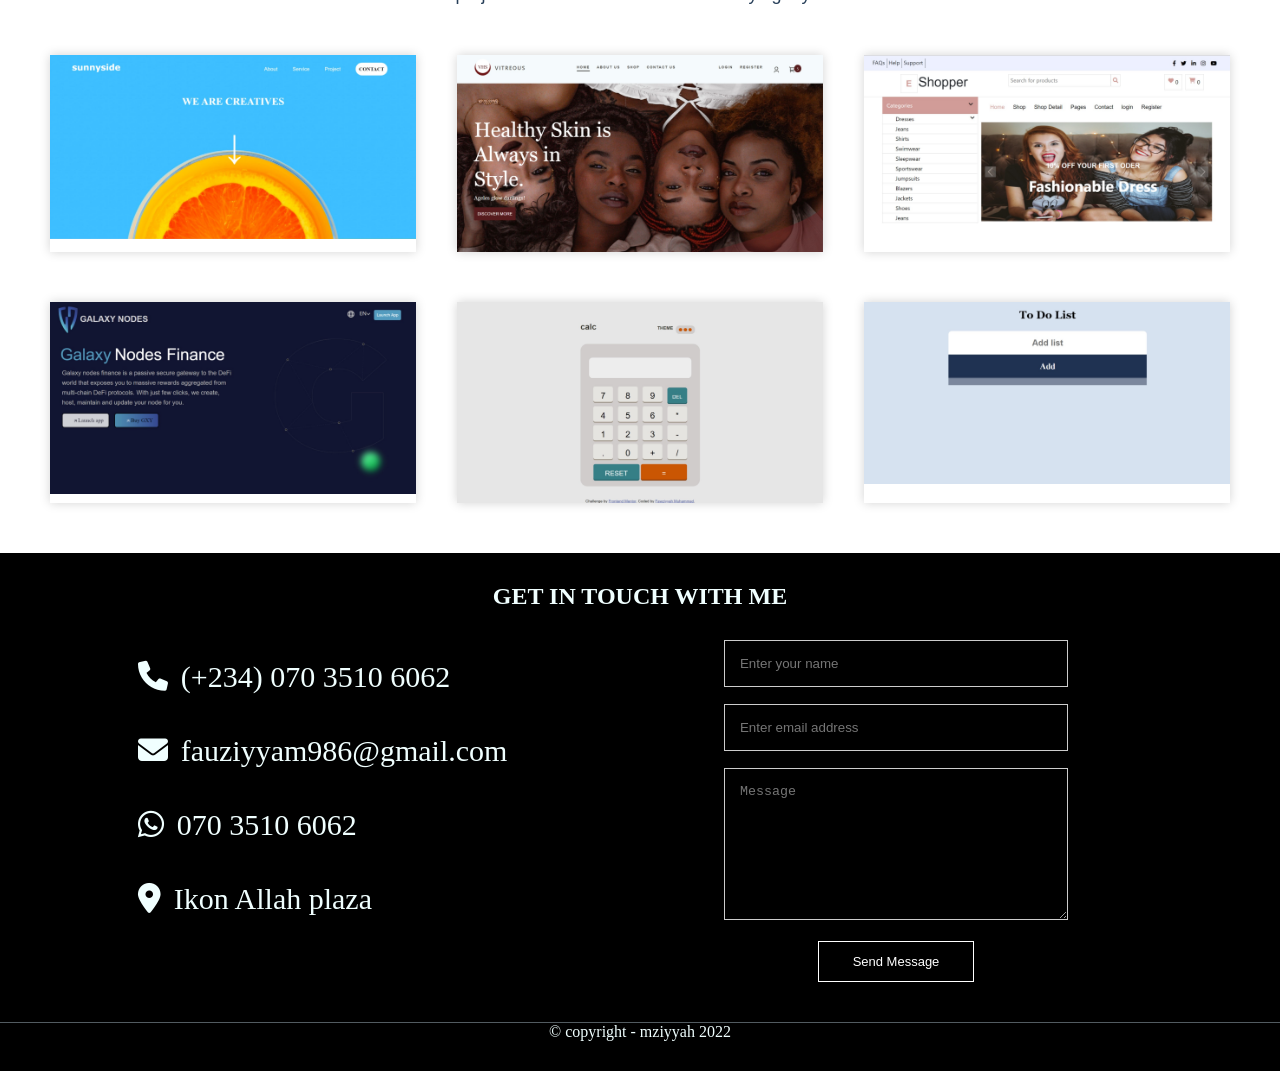
==== commit b2dd7c4f: "updated" ====
--- a/index.html
+++ b/index.html
@@ -119,7 +119,7 @@
 <div class="portfolio-row">
 <div class="portfolio-col">
     <div class="img-container">
-          <img src="assets/images/sunnyside.jpeg" alt="">
+        <a href="https://fawziyyah01muhammad.github.io/Sunnyside-website/"> <img src="assets/images/sunnyside.jpeg" alt=""></a>
             <div class="layer">
                 <div class="layer-text">
               <h3>Website design</h3>
@@ -132,7 +132,8 @@
 </div>
 <div class="portfolio-col">
     <div class="img-container">
-    <img class="portfolio__single-section__image img-responsive" src="assets/images/hsp.jpeg" alt="">
+        <a href=" https://fawziyyah01muhammad.github.io/Hauwa-group/">
+            <img class="portfolio__single-section__image img-responsive" src="assets/images/hsp.jpeg" alt=""></a>
       <div class="layer">
           <div class="layer-text">
         <h3>Website design</h3>
@@ -145,7 +146,8 @@
 </div>
 <div class="portfolio-col">
     <div class="img-container">
-    <img class="portfolio__single-section__image img-responsive" src="assets/images/eshopper.jpeg" alt="">
+        <a href="https://fawziyyah01muhammad.github.io/eshopper/">
+             <img class="portfolio__single-section__image img-responsive" src="assets/images/eshopper.jpeg" alt=""></a>
             <div class="layer">
                 <div class="layer-text">
               <h3>Website design</h3>
@@ -162,7 +164,8 @@
 <div class="portfolio-row">
     <div class="portfolio-col">
     <div class="img-container">
-        <img class="portfolio__single-section__image img-responsive" src="assets/images/galaxy.jpeg" alt="">
+        <a href=" https://fawziyyah01muhammad.github.io/Galaxy-crypto/">
+            <img class="portfolio__single-section__image img-responsive" src="assets/images/galaxy.jpeg" alt=""></a>
                 <div class="layer">
                     <div class="layer-text">
                   <h3>Website design</h3>
@@ -175,7 +178,8 @@
     </div>
     <div class="portfolio-col">
     <div class="img-container">
-        <img class="portfolio__single-section__image img-responsive" src="assets/images/calculator.jpeg" alt="">
+        <a href="https://fawziyyah01muhammad.github.io/calculator-app-main/index%202.html"> 
+            <img class="portfolio__single-section__image img-responsive" src="assets/images/calculator.jpeg" alt=""></a>
           <div class="layer">
               <div class="layer-text">
             <h3>Website design</h3>
@@ -188,7 +192,8 @@
     </div>
     <div class="portfolio-col">
     <div class="img-container">
-        <img class="portfolio__single-section__image img-responsive" src="assets/images/to-do.jpeg" alt="">
+        <a href=" https://fawziyyah01muhammad.github.io/to-do-list/">
+             <img class="portfolio__single-section__image img-responsive" src="assets/images/to-do.jpeg" alt=""></a>
                 <div class="layer">
                     <div class="layer-text">
                   <h3>Website design</h3>
--- a/css/style.css
+++ b/css/style.css
@@ -146,7 +146,8 @@
             display:block;
             color:whitesmoke;
             margin: 10px;
-            font-size: 25px;
+            margin-right: 20px;
+            font-size: 35px;
             cursor: pointer; 
         }
         
@@ -317,7 +318,7 @@
 }
 .img-container{
     overflow: auto;
-    position: relative;
+    /* position: relative; */
     background-color: transparent;
 }
 
@@ -339,6 +340,7 @@
 	top: 0;
 	left: 0;	
 	transition: 0.5s;
+    display: none;
 }
 .layer:hover{
 	background: rgba(244, 235, 235, 0.361);
@@ -422,6 +424,7 @@
     }
     .skills-row{
         flex-direction: column;
+        gap: 50px;
     }
     .skills h2{
         font-size: 29px;
@@ -431,6 +434,7 @@
     }
     .services-row{
         flex-direction: column;
+        gap: 50px;
     }
     .services h1{
         font-size: 29px;
@@ -440,6 +444,7 @@
     }
     .portfolio-row{
         flex-direction: column;
+        gap: 50px;
     }
     .portfolio h1{
         font-size: 29px;
@@ -449,6 +454,7 @@
     }
     .footer-row{
 flex-direction: column;
+gap: 50px;
     }
     .footer ul li{
         font-size: 20px;
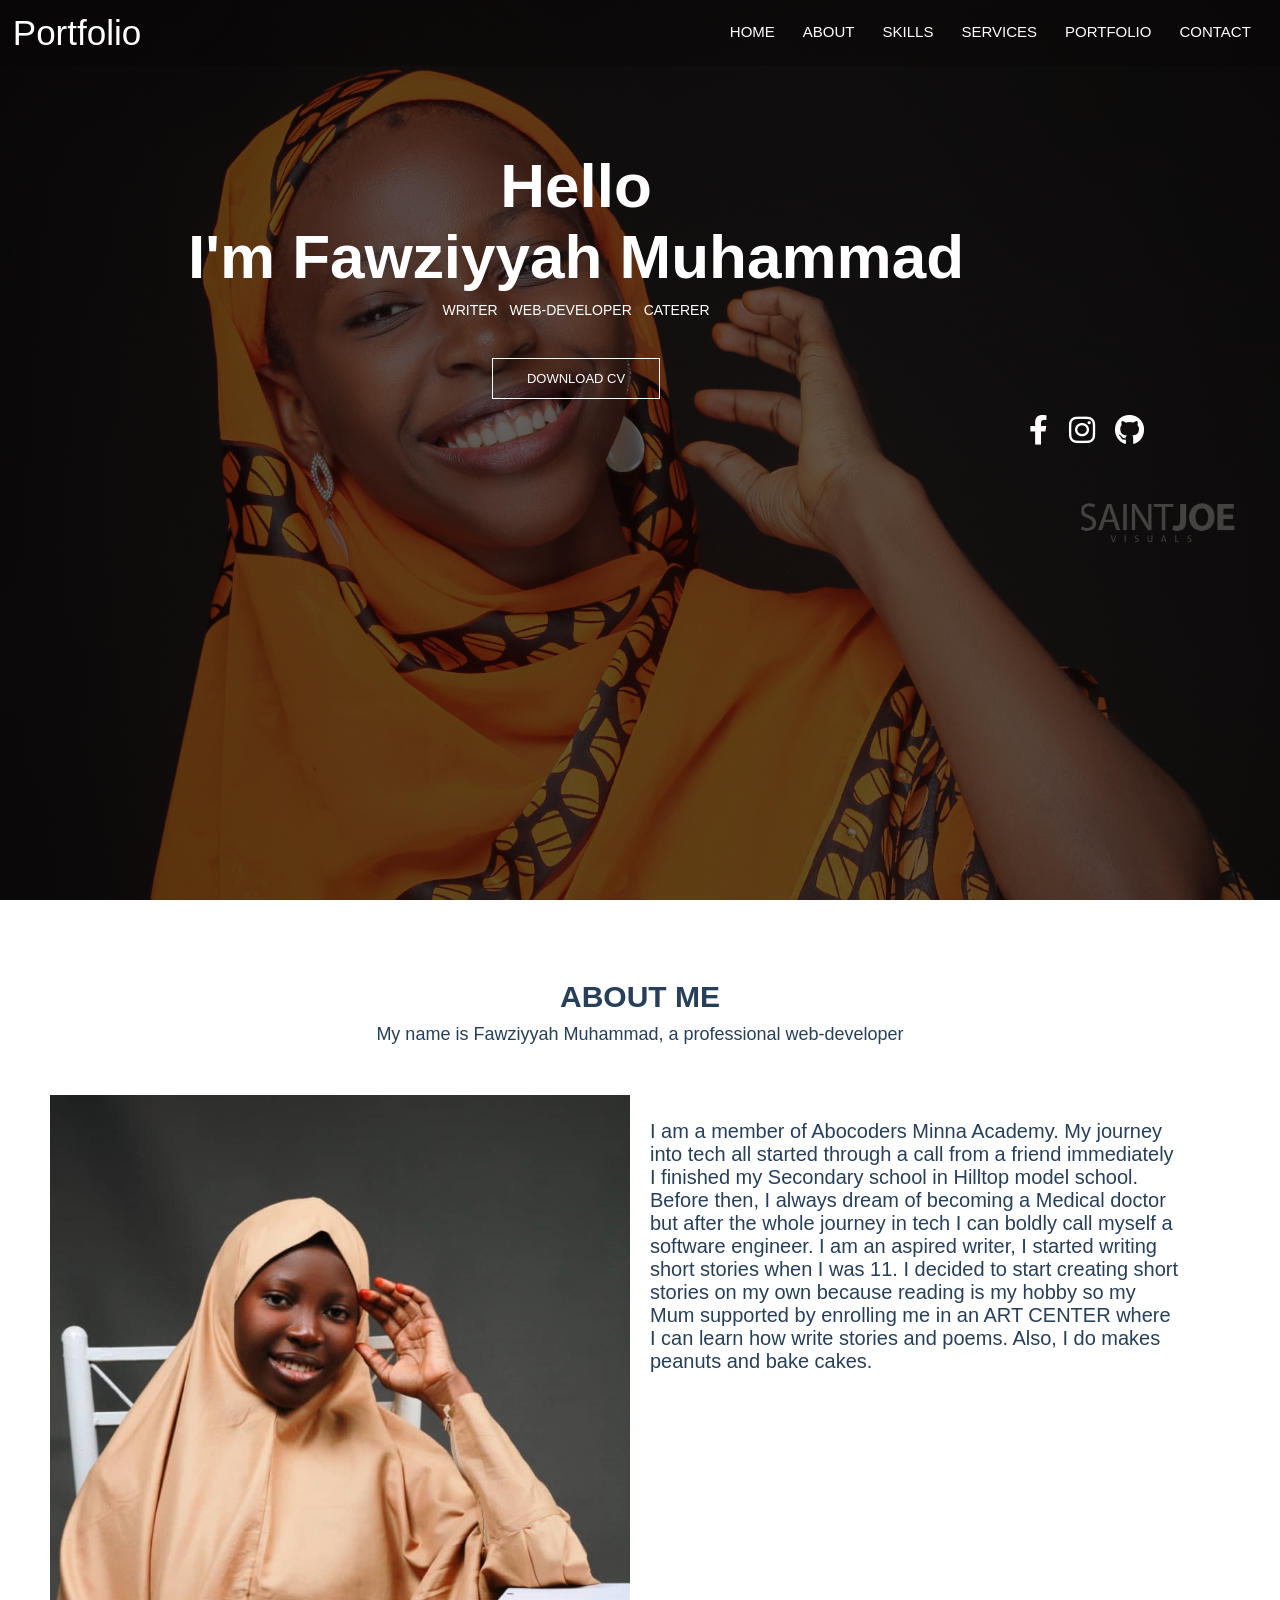
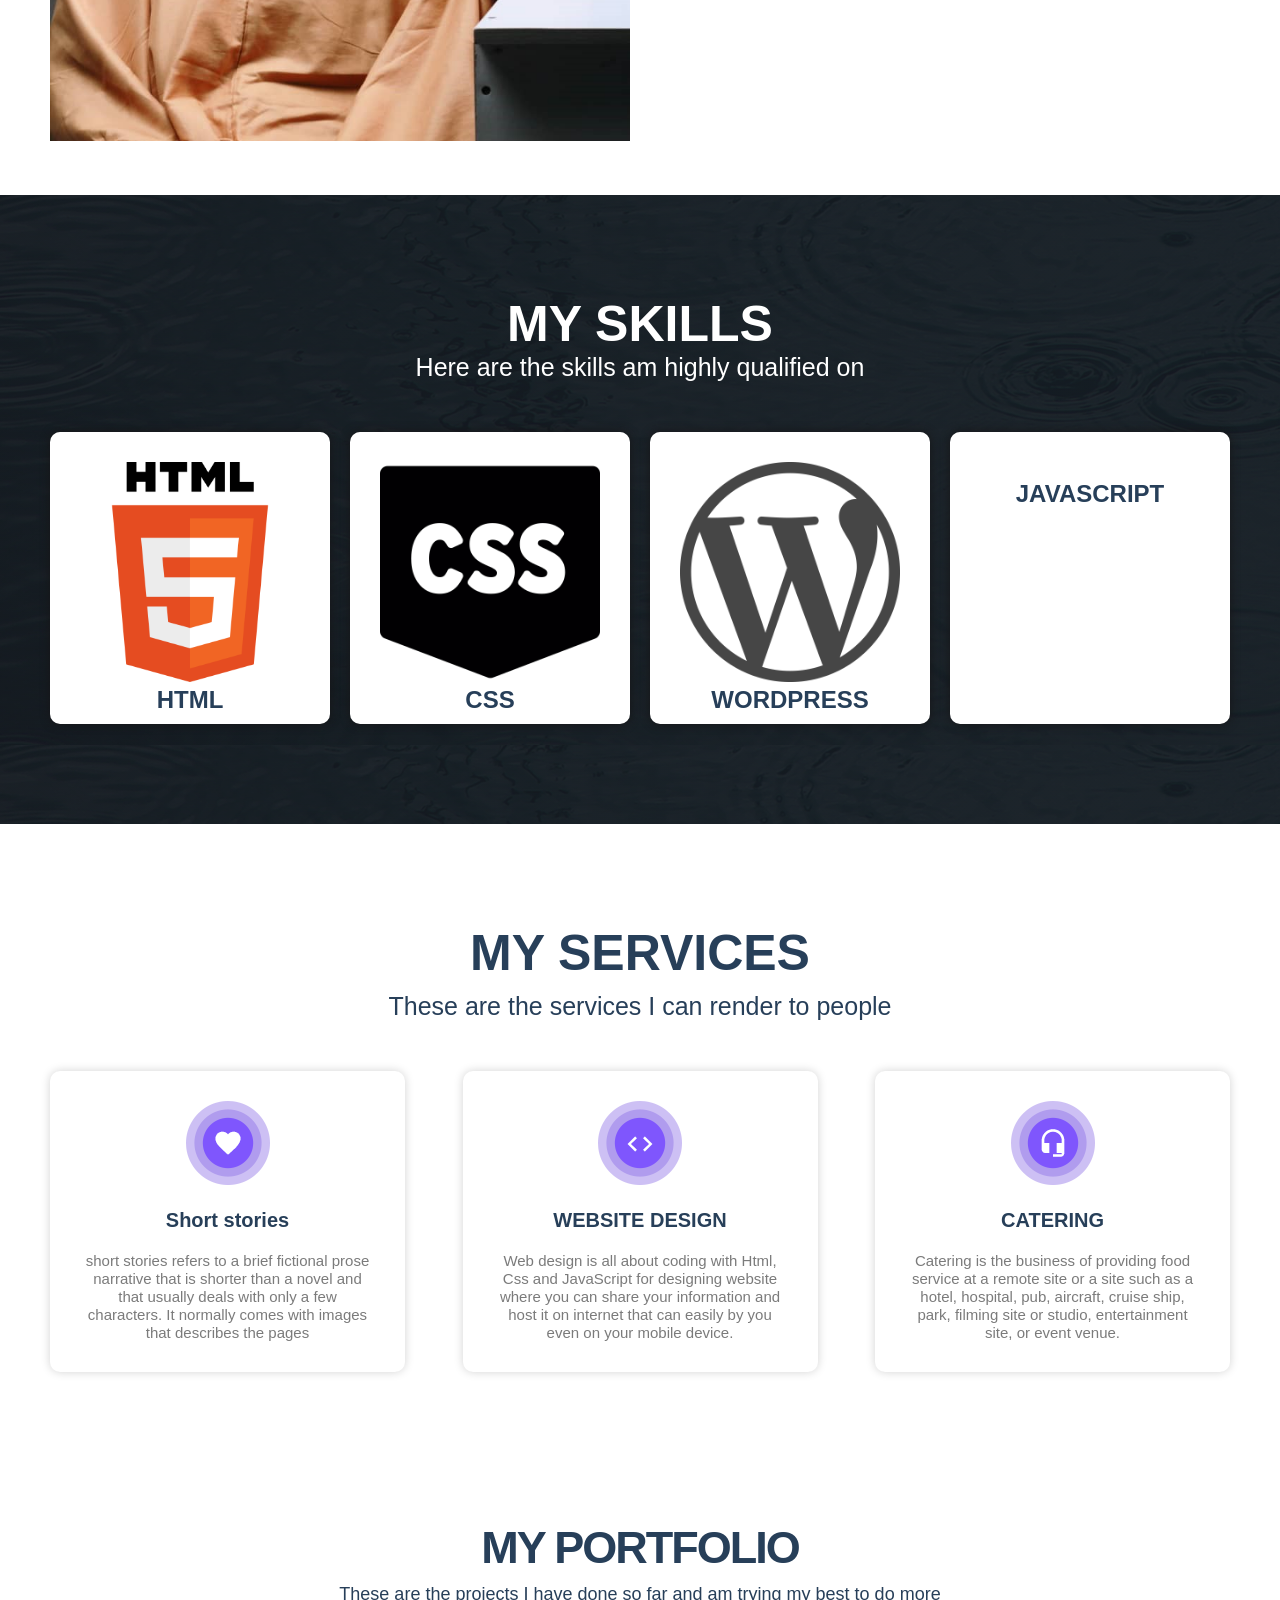
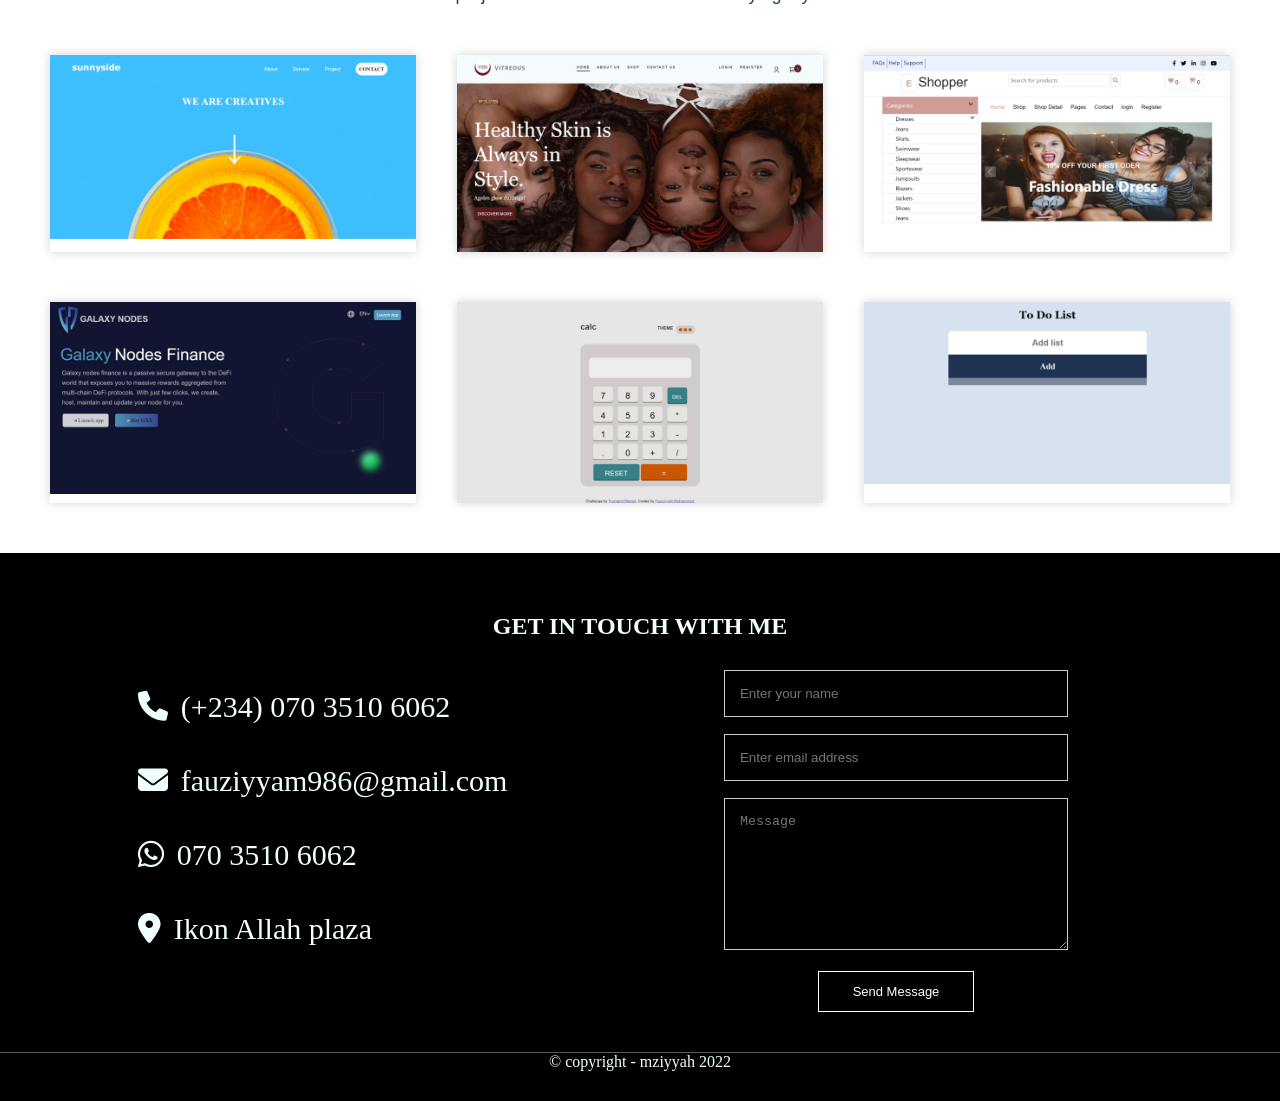
==== commit d50363c3: "updated" ====
--- a/index.html
+++ b/index.html
@@ -32,7 +32,7 @@
             <h1>Hello</h1>
         <h1>I'm Fawziyyah Muhammad</h1>
         <p>WRITER WEB-DEVELOPER CATERER</p>
-    <a href="./resume.pdf" class="hero-btn">DOWNLOAD CV</a>
+    <a href="./Original resume.pdf" class="hero-btn">DOWNLOAD CV</a>
    
 
     <div class="social">
--- a/css/style.css
+++ b/css/style.css
@@ -4,16 +4,16 @@
 }
 
 .header{
-    background-image:linear-gradient(rgba(9, 4, 4, 0.635), rgba(9, 4, 4, 0.635)), url(../assets/images//header-bg2.jpg);
+    background-image:linear-gradient(rgba(9, 4, 4, 0.635), rgba(9, 4, 4, 0.635)), url(../assets/images/header-bg.jpg);
     background-size: cover;
-    background-position: center;
+    background-position: top;
     background-repeat: no-repeat;
     width: 100%;
     height: 100vh;
 }
 nav{
     display: flex;
-padding: 2%;
+padding: 1%;
 align-items: center;
 justify-content: space-between;
 position: fixed;
@@ -87,7 +87,7 @@
         padding: 12px 34px;
         font-size: 13px;
         background:transparent;
-        position: relative;
+        /* position: relative; */
         cursor: pointer;
     }
     .hero-btn:hover{
@@ -375,6 +375,7 @@
 }
 .footer h1{
     padding-bottom: 10px;
+    padding-top: 30px;
 }
 .footer-row{
     display: flex;
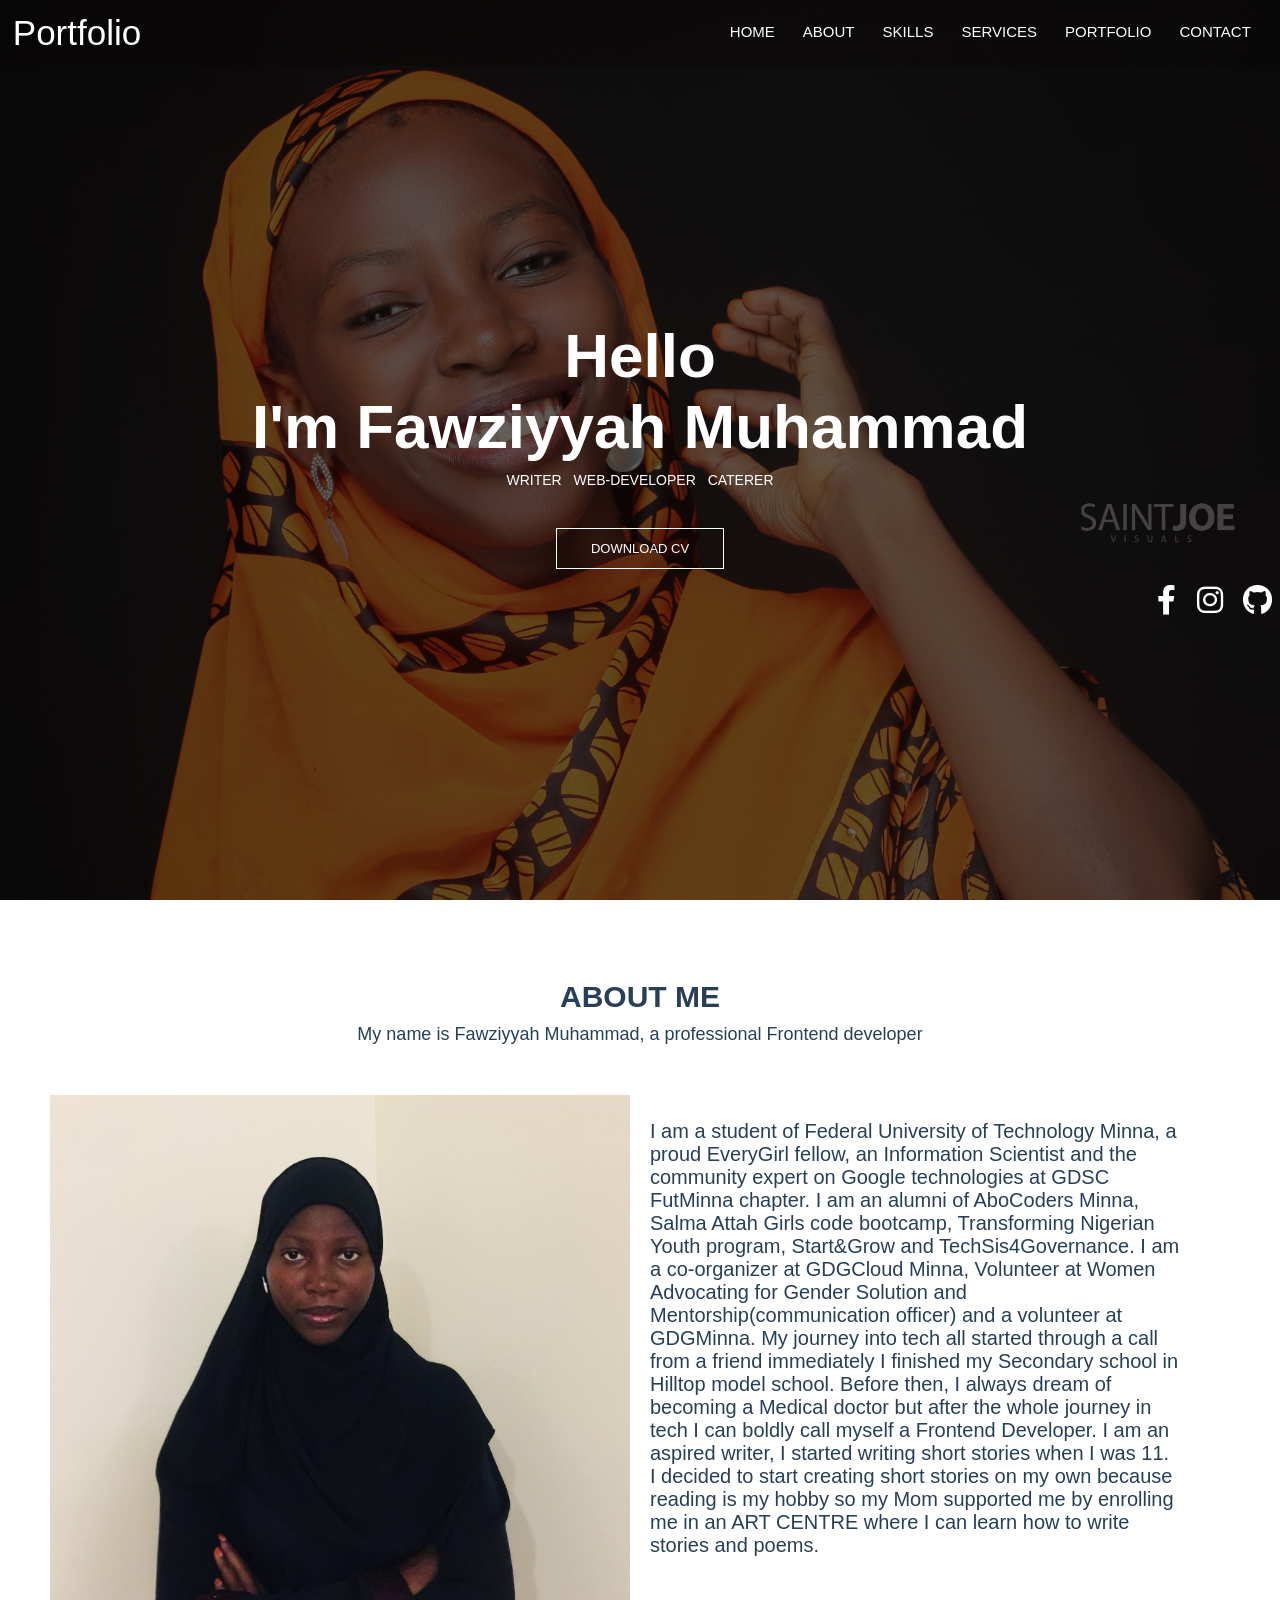
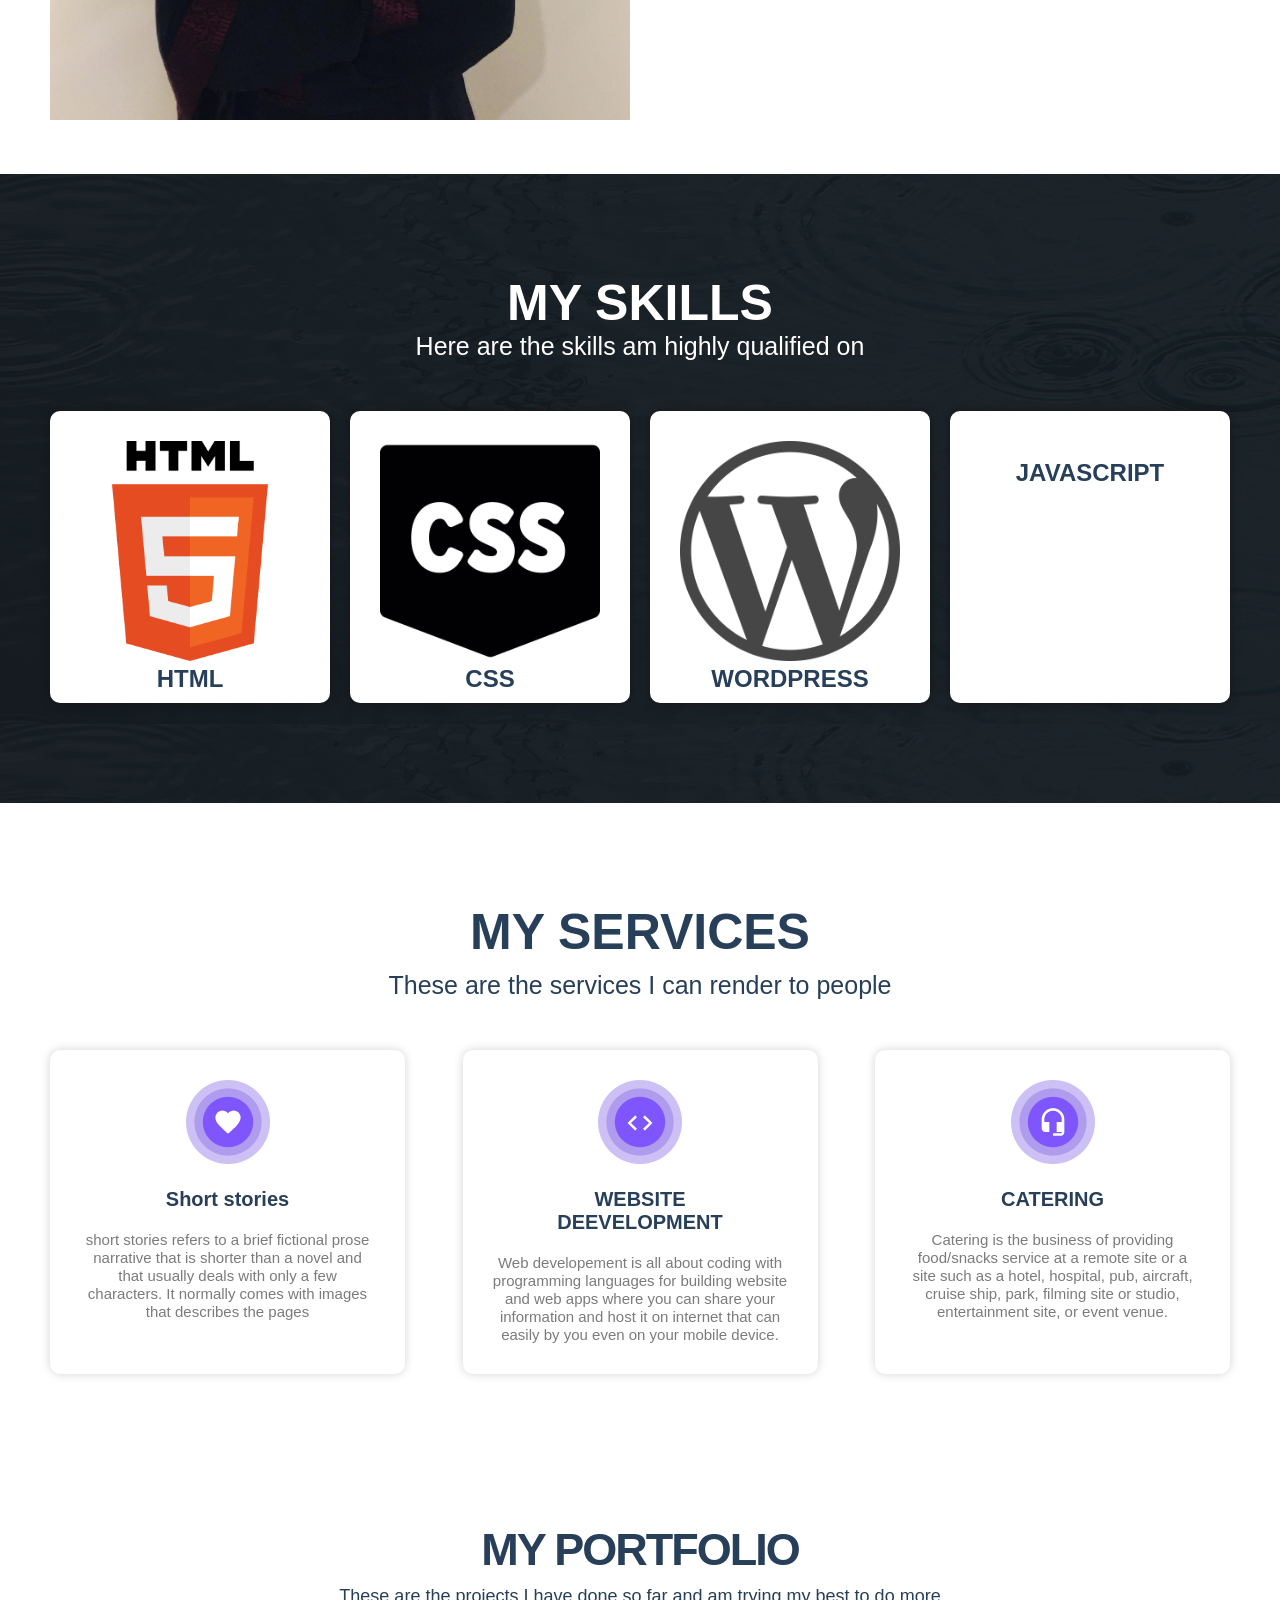
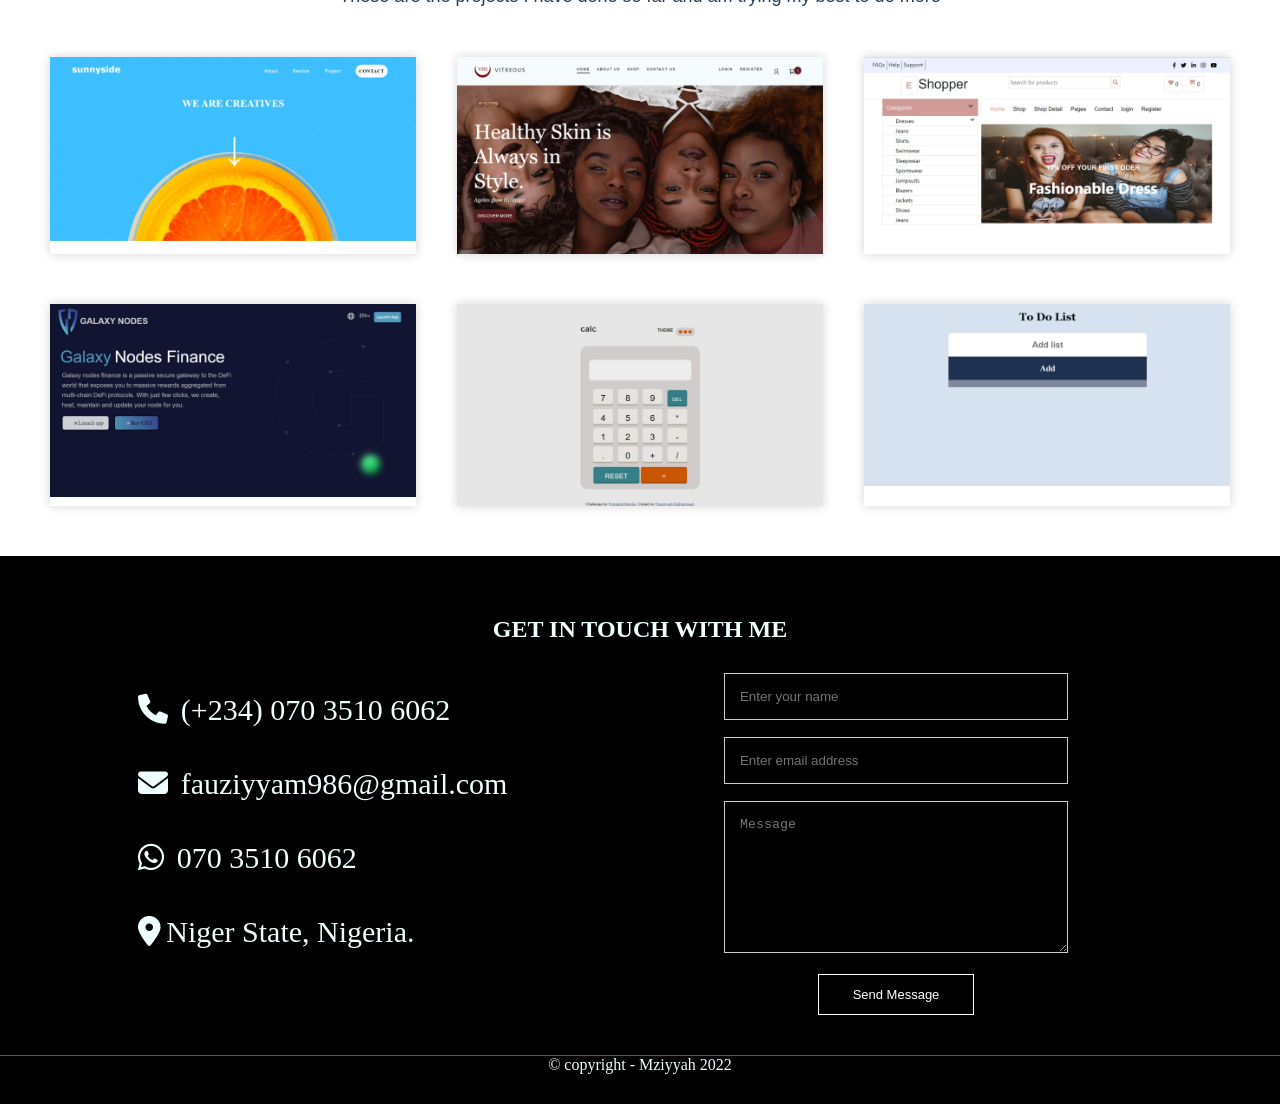
==== commit 81e63c62: "first commit" ====
--- a/index.html
+++ b/index.html
@@ -48,18 +48,21 @@
 <section id="about" class="about">
 
         <h2>ABOUT ME</h2>
-          <p>My name is Fawziyyah Muhammad, a professional web-developer</p>
+          <p>My name is Fawziyyah Muhammad, a professional Frontend developer</p>
         <div class="about-row">
             <div class="about-col">
-                <img src="./assets/images//about.jpg" alt="">
+                <img src="./assets/images/C.A2.jpg" alt="">
             </div>
             <div class="about-col">
-                <p>I am a member of Abocoders Minna Academy. My 
+                <p>I am a student of Federal University of Technology Minna, a proud EveryGirl fellow, an Information Scientist
+                     and the community expert on Google technologies at GDSC FutMinna chapter. I am an alumni of AboCoders Minna,
+                    Salma Attah Girls code bootcamp, Transforming Nigerian Youth program, Start&Grow and TechSis4Governance.
+                    I am a co-organizer at GDGCloud Minna, Volunteer at Women Advocating for Gender Solution and Mentorship(communication officer) and a volunteer at GDGMinna. My 
                     journey into tech  all started through a call from a friend immediately I finished my Secondary school in Hilltop model school.
-                    Before then, I always dream of becoming a Medical doctor but after the whole journey in tech I can boldly call myself a software engineer.
+                    Before then, I always dream of becoming a Medical doctor but after the whole journey in tech I can boldly call myself a Frontend Developer.
                     I am an aspired writer, I started writing short stories when
-                    I was 11. I decided to start creating short stories on my own because reading is my hobby so my Mum supported 
-                    by enrolling me in an ART CENTER where I can learn how write stories and poems. Also, I do  makes peanuts and bake cakes. 
+                    I was 11. I decided to start creating short stories on my own because reading is my hobby so my Mom supported me
+                    by enrolling me in an ART CENTRE where I can learn how to write stories and poems. 
                    </p>
             </div>
         </div>
@@ -100,14 +103,14 @@
     </div>
     <div class="services-col">
         <img src="assets/images/logo-design.png" alt="">
-        <h4>WEBSITE DESIGN</h4>
-    <p>Web design is all about coding with Html, Css and JavaScript for designing website
+        <h4>WEBSITE DEEVELOPMENT</h4>
+    <p>Web developement is all about coding with programming languages for building website and web apps
   where you can share your information and host it on internet that can easily by you even on your mobile device.</p>
 </div>
 <div class="services-col">
     <img src="assets/images/support.png" alt="">
     <h4>CATERING</h4>
-<p>Catering is the business of providing food service at a remote site or a site such as a hotel, hospital, pub,
+<p>Catering is the business of providing food/snacks service at a remote site or a site such as a hotel, hospital, pub,
 aircraft, cruise ship, park, filming site or studio, entertainment site, or event venue.</p>
 </div>
 </div>
@@ -214,7 +217,7 @@
         <li><i class="fa-solid fa-phone"></i> (+234) 070 3510 6062</li>
         <li><i class="fa-solid fa-envelope"></i> fauziyyam986@gmail.com</li>
         <li><i class="fa-brands fa-whatsapp"></i> 070 3510 6062</li>
-        <li><i class="fa-solid fa-location-dot"></i> Ikon Allah plaza</li>
+        <li><i class="fa-solid fa-location-dot"></i>Niger State, Nigeria.</li>
     </ul>
 </div>
 <div class="footer-col">
@@ -228,10 +231,10 @@
 </div>
 </div>
     <hr style="border: 0;border-top: 1px solid #525B60;display:block;margin-top: 40px;">
-    <p>© copyright - mziyyah 2022</p>
-</section>
-
-<script src="./assets/bootstrap/js/script.js"></script>
+    <p>© copyright - Mziyyah 2022</p>
+</section>
+
+<script src="./script.js"></script>
 <!-- <script>
 	var checkmenu = document.getElementById("checkmenu")  
 	function showMenu(){
--- a/css/style.css
+++ b/css/style.css
@@ -59,10 +59,11 @@
     width: 100%;
 }
 .text-box{
-	width: 90%;
+	width: 100%;
 	color: white;
+    align-items: center;
     justify-content: center;
-	padding-top: 150px;
+	padding-top: 25%;
 	text-align: center;
     font-family: 'Trebuchet MS', 'Lucida Sans Unicode', 'Lucida Grande', 'Lucida Sans', Arial, sans-serif;
 }
@@ -134,7 +135,7 @@
         .nav-links{
             position:fixed;
             background:rgba(12, 10, 10, 0.669);
-            height: 40vh;
+            height: 100vh;
             width:150px;
             top: 0;
             right: -200px;
@@ -332,23 +333,24 @@
     text-align: center;
     font-size: 30px;
 }
-.layer{
-	background: transparent;
-	height: 100%;
-	width: 100%;
-	position: absolute;
+/* .layer{
+	background: black;
+	height: 100px;
+	width: 100px;
+	position:sticky;
 	top: 0;
-	left: 0;	
+	left: 20%;	
 	transition: 0.5s;
+    z-index: 6;
     display: none;
-}
+} */
 .layer:hover{
-	background: rgba(244, 235, 235, 0.361);
+	background: rgba(244, 235, 235, 0.082);
 }
 .layer-text{ 
 	width:100%;
 	font-weight: 500;
-	color:#273f59 ;
+	color:white;
 	font-size: 26px;
 	bottom:0;
 	left: 50%;
@@ -360,6 +362,7 @@
 .layer:hover .layer-text{
 	bottom: 25%;
 	opacity: 1;
+    display: block;
 }
 
 
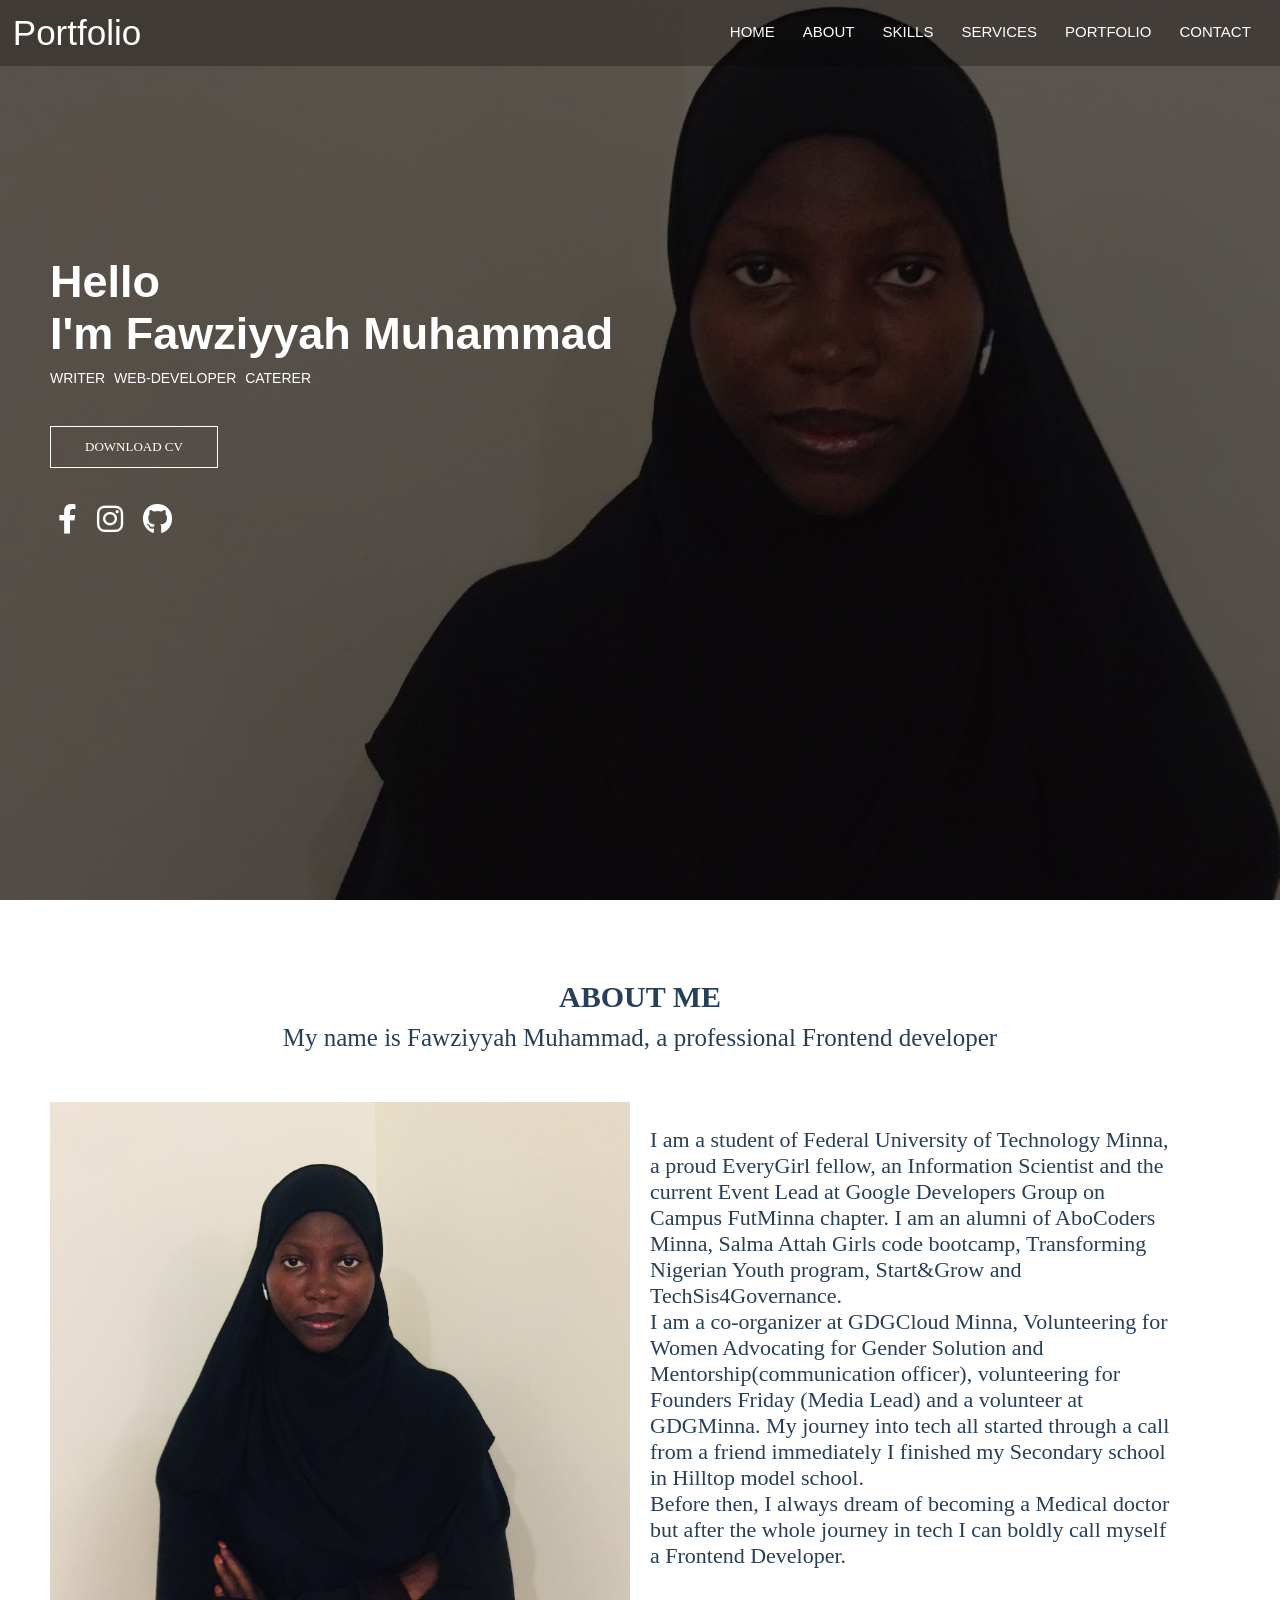
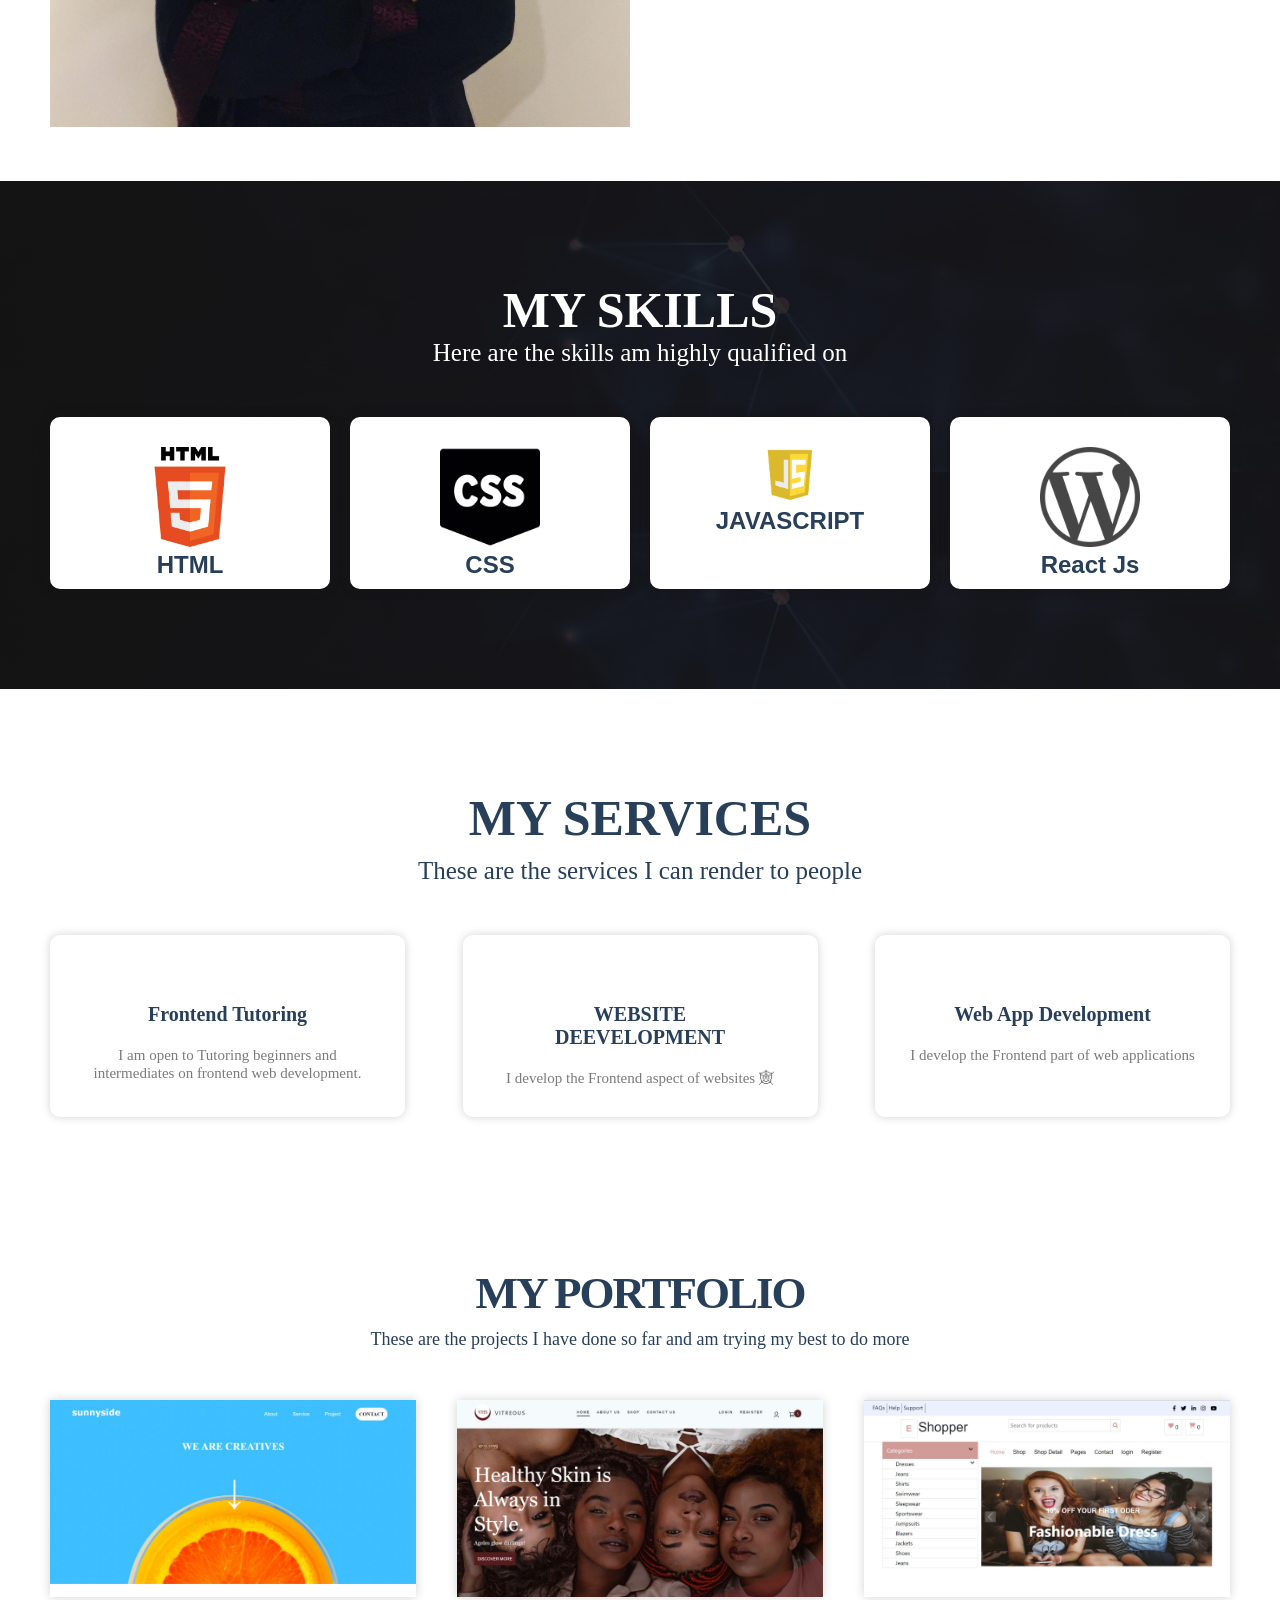
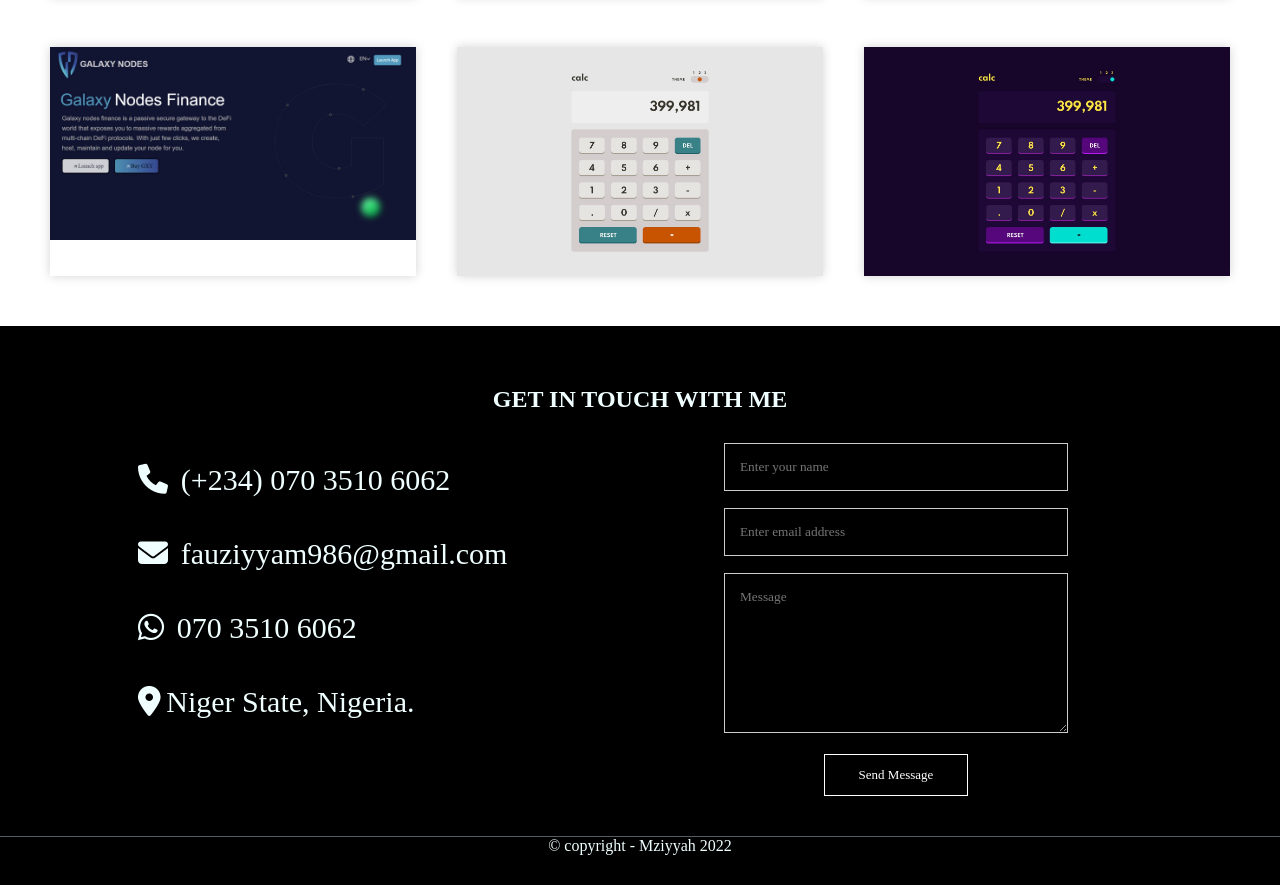
==== commit bd725444: "updated" ====
--- a/index.html
+++ b/index.html
@@ -51,18 +51,15 @@
           <p>My name is Fawziyyah Muhammad, a professional Frontend developer</p>
         <div class="about-row">
             <div class="about-col">
-                <img src="./assets/images/C.A2.jpg" alt="">
+                <img src="./img/C.A2.jpg" alt="">
             </div>
             <div class="about-col">
                 <p>I am a student of Federal University of Technology Minna, a proud EveryGirl fellow, an Information Scientist
-                     and the community expert on Google technologies at GDSC FutMinna chapter. I am an alumni of AboCoders Minna,
+                     and the current Event Lead at Google Developers Group on Campus FutMinna chapter. I am an alumni of AboCoders Minna,
                     Salma Attah Girls code bootcamp, Transforming Nigerian Youth program, Start&Grow and TechSis4Governance.
-                    I am a co-organizer at GDGCloud Minna, Volunteer at Women Advocating for Gender Solution and Mentorship(communication officer) and a volunteer at GDGMinna. My 
+                    <br>I am a co-organizer at GDGCloud Minna, Volunteering for Women Advocating for Gender Solution and Mentorship(communication officer), volunteering for Founders Friday (Media Lead) and a volunteer at GDGMinna. My 
                     journey into tech  all started through a call from a friend immediately I finished my Secondary school in Hilltop model school.
-                    Before then, I always dream of becoming a Medical doctor but after the whole journey in tech I can boldly call myself a Frontend Developer.
-                    I am an aspired writer, I started writing short stories when
-                    I was 11. I decided to start creating short stories on my own because reading is my hobby so my Mom supported me
-                    by enrolling me in an ART CENTRE where I can learn how to write stories and poems. 
+                    <br>Before then, I always dream of becoming a Medical doctor but after the whole journey in tech I can boldly call myself a Frontend Developer.
                    </p>
             </div>
         </div>
@@ -73,20 +70,20 @@
     <p>Here are the skills am highly qualified on</p>
 <div class="skills-row">
 <div class="skills-col">
-    <img src="assets/images/HTML.png" alt="">
+    <img src="./img/HTML.png" alt="">
     <h1>HTML</h1>
 </div>
 <div class="skills-col">
-    <img src="assets/images/CSS.png" alt="">
+    <img src="./img/CSS.png" alt="">
     <h1>CSS</h1>
 </div>
 <div class="skills-col">
+    <img src="./img/javascript-logo-transparent-logo-javascript-images-3.png" alt="">
+    <h1>JAVASCRIPT</h1>
+</div>
+<div class="skills-col">
     <img src="assets/images/WordPress.png" alt="">
-    <h1>WORDPRESS</h1>
-</div>
-<div class="skills-col">
-    <img src="assets/images/javascript-1.svg" alt="">
-    <h1>JAVASCRIPT</h1>
+    <h1>React Js</h1>
 </div>
 </div>
 </section>
@@ -97,21 +94,18 @@
 <div class="services-row">
     <div class="services-col">
         <img src="assets/images/website-design.png" alt="">
-        <h4>Short stories</h4>
-        <p>short stories refers to a brief fictional prose narrative that is shorter than a novel and that usually
-            deals with only a few characters. It normally comes with images that describes the pages</p>
+        <h4>Frontend Tutoring</h4>
+        <p>I am open to Tutoring beginners and intermediates on frontend web development.</p>
     </div>
     <div class="services-col">
         <img src="assets/images/logo-design.png" alt="">
         <h4>WEBSITE DEEVELOPMENT</h4>
-    <p>Web developement is all about coding with programming languages for building website and web apps
-  where you can share your information and host it on internet that can easily by you even on your mobile device.</p>
+    <p>I develop the Frontend aspect of websites 🕸 </p>
 </div>
 <div class="services-col">
     <img src="assets/images/support.png" alt="">
-    <h4>CATERING</h4>
-<p>Catering is the business of providing food/snacks service at a remote site or a site such as a hotel, hospital, pub,
-aircraft, cruise ship, park, filming site or studio, entertainment site, or event venue.</p>
+    <h4>Web App Development</h4>
+<p>I develop the Frontend part of web applications</p>
 </div>
 </div>
 </section>
@@ -122,7 +116,7 @@
 <div class="portfolio-row">
 <div class="portfolio-col">
     <div class="img-container">
-        <a href="https://fawziyyah01muhammad.github.io/Sunnyside-website/"> <img src="assets/images/sunnyside.jpeg" alt=""></a>
+        <a href="https://fawziyyah01muhammad.github.io/Sunnyside-website/"> <img src="./img/sunnyside.jpeg" alt=""></a>
             <div class="layer">
                 <div class="layer-text">
               <h3>Website design</h3>
@@ -136,7 +130,7 @@
 <div class="portfolio-col">
     <div class="img-container">
         <a href=" https://fawziyyah01muhammad.github.io/Hauwa-group/">
-            <img class="portfolio__single-section__image img-responsive" src="assets/images/hsp.jpeg" alt=""></a>
+            <img class="portfolio__single-section__image img-responsive" src="./img/hsp.jpeg" alt=""></a>
       <div class="layer">
           <div class="layer-text">
         <h3>Website design</h3>
@@ -150,7 +144,7 @@
 <div class="portfolio-col">
     <div class="img-container">
         <a href="https://fawziyyah01muhammad.github.io/eshopper/">
-             <img class="portfolio__single-section__image img-responsive" src="assets/images/eshopper.jpeg" alt=""></a>
+             <img class="portfolio__single-section__image img-responsive" src="./img/eshopper.jpeg" alt=""></a>
             <div class="layer">
                 <div class="layer-text">
               <h3>Website design</h3>
@@ -168,7 +162,7 @@
     <div class="portfolio-col">
     <div class="img-container">
         <a href=" https://fawziyyah01muhammad.github.io/Galaxy-crypto/">
-            <img class="portfolio__single-section__image img-responsive" src="assets/images/galaxy.jpeg" alt=""></a>
+            <img class="portfolio__single-section__image img-responsive" src="./img/galaxy.jpeg" alt=""></a>
                 <div class="layer">
                     <div class="layer-text">
                   <h3>Website design</h3>
@@ -182,7 +176,7 @@
     <div class="portfolio-col">
     <div class="img-container">
         <a href="https://fawziyyah01muhammad.github.io/calculator-app-main/index%202.html"> 
-            <img class="portfolio__single-section__image img-responsive" src="assets/images/calculator.jpeg" alt=""></a>
+            <img class="portfolio__single-section__image img-responsive" src="./img/desktop-design-theme-2.jpg" alt=""></a>
           <div class="layer">
               <div class="layer-text">
             <h3>Website design</h3>
@@ -196,7 +190,7 @@
     <div class="portfolio-col">
     <div class="img-container">
         <a href=" https://fawziyyah01muhammad.github.io/to-do-list/">
-             <img class="portfolio__single-section__image img-responsive" src="assets/images/to-do.jpeg" alt=""></a>
+             <img class="portfolio__single-section__image img-responsive" src="./img/desktop-design-theme-3.jpg" alt=""></a>
                 <div class="layer">
                     <div class="layer-text">
                   <h3>Website design</h3>
--- a/css/style.css
+++ b/css/style.css
@@ -1,469 +1,480 @@
-*{
-    margin: 0;
-    padding: 0;
-}
-
-.header{
-    background-image:linear-gradient(rgba(9, 4, 4, 0.635), rgba(9, 4, 4, 0.635)), url(../assets/images/header-bg.jpg);
-    background-size: cover;
-    background-position: top;
-    background-repeat: no-repeat;
-    width: 100%;
-    height: 100vh;
-}
-nav{
-    display: flex;
-padding: 1%;
-align-items: center;
-justify-content: space-between;
-position: fixed;
-background-color:rgba(9, 4, 4, 0.286) ;
-width: 100%;
-}
-nav a{
-    text-decoration: none;
-    color: white;
-    font-size: 35px;
-    font-family: Arial, Helvetica, sans-serif;  
-}
-.nav-links{
-    flex: 1;
-    text-align: right;
-
-}
-.nav-links ul{
-    padding-right:30px ;
-}
-.nav-links ul li{
-    text-align: right;
-    display: inline-block; 
-    font-family: Arial, Helvetica, sans-serif;
-    padding: 8px 12px; 
-    list-style: none;
-    position: relative;
-}
-.nav-links ul li a{
-    text-decoration: none;
-    font-size: 15px;
-}
-.nav-links ul li::after{
-content: "";
-width: 0%;
-background: whitesmoke;
-height: 2px;
-display: block;
-margin: auto;
-transition: 0.5s;
-}
-.nav-links ul li:hover::after{
-    width: 100%;
-}
-.text-box{
-	width: 100%;
-	color: white;
-    align-items: center;
-    justify-content: center;
-	padding-top: 25%;
-	text-align: center;
-    font-family: 'Trebuchet MS', 'Lucida Sans Unicode', 'Lucida Grande', 'Lucida Sans', Arial, sans-serif;
-}
-.text-box h1{
-	font-size: 62px;
-}
-.text-box p{
-	margin: 10px 0 40px;
-	font-size: 14px;
-	color:white;
-    word-spacing: 8px;
-}
-.nav-links ul li:active::before{
-    width: 100px;
-    color: red;
-    }
-    .hero-btn{
-        display: inline-block;
-        text-decoration: none;
-        color: white;
-        border: 1px solid white;
-        padding: 12px 34px;
-        font-size: 13px;
-        background:transparent;
-        /* position: relative; */
-        cursor: pointer;
-    }
-    .hero-btn:hover{
-         border: 1px solid tomato;
-         background:rgba(248, 115, 92, 0.318);
-         transition: 1s;
-    }
-    .fa-times, .fa-bars{
-        display:none;
-    }
-    .social{
-        flex: 1;
-    text-align: right;
-    }
-    .social ul li{
-        text-align: right;
-        display: inline-block; 
-        padding: 15px 8px;
-    }
-    .social ul li a{
-        text-decoration: none;
-        color: white;
-        font-size: 30px;
-    }
-    /* .social i{
+* {
+  margin: 0;
+  padding: 0;
+  font-family: Georgia, "Times New Roman", Times, serif;
+}
+
+.header {
+  background-image: linear-gradient(rgba(9, 4, 4, 0.635), rgba(9, 4, 4, 0.635)),
+    url(../img/C.A4.jpg);
+  background-size: cover;
+  background-position: top;
+  background-repeat: no-repeat;
+  width: 100%;
+  height: 100vh;
+}
+nav {
+  display: flex;
+  padding: 1%;
+  align-items: center;
+  justify-content: space-between;
+  position: fixed;
+  background-color: rgba(9, 4, 4, 0.286);
+  width: 100%;
+}
+nav a {
+  text-decoration: none;
+  color: white;
+  font-size: 35px;
+  font-family: Arial, Helvetica, sans-serif;
+}
+.nav-links {
+  flex: 1;
+  text-align: right;
+}
+.nav-links ul {
+  padding-right: 30px;
+}
+.nav-links ul li {
+  text-align: right;
+  display: inline-block;
+  font-family: Arial, Helvetica, sans-serif;
+  padding: 8px 12px;
+  list-style: none;
+  position: relative;
+}
+.nav-links ul li a {
+  text-decoration: none;
+  font-size: 15px;
+}
+.nav-links ul li::after {
+  content: "";
+  width: 0%;
+  background: whitesmoke;
+  height: 2px;
+  display: block;
+  margin: auto;
+  transition: 0.5s;
+}
+.nav-links ul li:hover::after {
+  width: 100%;
+}
+.text-box {
+  width: 45%;
+  color: white;
+  align-items: right;
+  justify-content: right;
+  padding-top: 20%;
+ padding-left: 50px;
+}
+.text-box h1 {
+  font-size: 45px;
+  font-family: "Trebuchet MS", "Lucida Sans Unicode", "Lucida Grande",
+    "Lucida Sans", Arial, sans-serif;
+}
+.text-box p {
+  margin: 10px 0 40px;
+  font-size: 14px;
+  color: white;
+  word-spacing: 5px;
+  font-family: "Trebuchet MS", "Lucida Sans Unicode", "Lucida Grande",
+    "Lucida Sans", Arial, sans-serif;
+}
+.nav-links ul li:active::before {
+  width: 100px;
+  color: white;
+}
+.hero-btn {
+  display: inline-block;
+  text-decoration: none;
+  color: white;
+  border: 1px solid white;
+  padding: 12px 34px;
+  font-size: 13px;
+  background: transparent;
+  cursor: pointer;
+}
+.hero-btn:hover {
+  border: 1px solid white;
+  background: rgba(0, 0, 0, 0.544);
+  transition: 1s;
+}
+.fa-times,
+.fa-bars {
+  display: none;
+}
+.social {
+  flex: 1;
+  padding: 20px 0;
+}
+.social ul li {
+  text-align: right;
+  display: inline-block;
+  padding: 15px 8px;
+}
+.social ul li a {
+  text-decoration: none;
+  color: white;
+  font-size: 30px;
+}
+/* .social i{
         color: #fff;
   font-size: 30px;
     } */
-    @media screen and (max-width: 601px) and (min-width:270px){
-        .header{
-            height: 100%;
-        }
-        .text-box h1{
-            font-size: 20px;
-            text-align:center;
-        }
-        .text-box p{
-            font-size: 10px;
-        }
-        .nav-links ul li{
-            display: block;
-            text-align: left;
-        }
-        .nav-links{
-            position:fixed;
-            background:rgba(12, 10, 10, 0.669);
-            height: 100vh;
-            width:150px;
-            top: 0;
-            right: -200px;
-            text-align:left;
-            z-index: 2; 
-            transition: 1s;
-        }
-        .fa-bars, .fa-times{
-            display:block;
-            color:whitesmoke;
-            margin: 10px;
-            margin-right: 20px;
-            font-size: 35px;
-            cursor: pointer; 
-        }
-        
-        .nav-links ul{
-            padding: 30px;
-        }
-    }
-
-    @media screen and (min-width: 602px) and (max-width:1000px){
-        .header{
-            height: 100%;
-        }
-.text-box h1{
-            font-size: 50px;
-            text-align:center;
-        }
-        .text-box p{
-            font-size: 25px;
-        }
-    }
-
-.about{
-    margin: 0;
-    padding: 70px 0 0 0;
-    text-align: center;
-    font-family: Arial, Helvetica, sans-serif;
-    color: #273f59;
-}
-.about h2{
-   margin: 10px;
-   font-size: 30px;
-}
-.about p{ 
-    font-size: 18px;
-}
-.about-row{
-    display: flex;
-    justify-content: space-between;
-    margin: 50px;
-    gap: 20px;
-}
-.about-col{
-    flex-basis: 50%;
-    width: 50%;
-}
-.about-col img{
-width: 100%;
-}
-
-.about-col p{
+@media screen and (max-width: 601px) and (min-width: 270px) {
+  .header {
+    height: 100%;
+  }
+  .text-box{
+    padding-left: 20px;
+  }
+  .text-box h1 {
     font-size: 20px;
-    color: #273f59;
- margin-top: 25px;
+    text-align: left;
+  }
+  .text-box p {
+    font-size: 10px;
+  }
+  .nav-links ul li {
+    display: block;
+    text-align: left;
+  }
+  .nav-links {
+    position: fixed;
+    background: rgba(12, 10, 10, 0.669);
+    height: 100vh;
+    width: 150px;
+    top: 0;
+    right: -200px;
+    text-align: left;
+    z-index: 2;
+    transition: 1s;
+  }
+  .fa-bars,
+  .fa-times {
+    display: block;
+    color: whitesmoke;
+    margin: 10px;
+    margin-right: 20px;
+    font-size: 35px;
+    cursor: pointer;
+  }
+
+  .nav-links ul {
+    padding: 30px;
+  }
+  .hero-btn{
+    padding: 8px 28px;
+  }
+  .social{
+    padding: 5px;
+  }
+}
+
+@media screen and (min-width: 602px) and (max-width: 1000px) {
+  .header {
+    height: 100%;
+  }
+  .text-box h1 {
+    font-size: 50px;
+    text-align:left;
+  }
+  .text-box p {
+    font-size: 25px;
+  }
+}
+
+.about {
+  margin: 0;
+  padding: 70px 0 0 0;
+  text-align: center;
+  font-family: Arial, Helvetica, sans-serif;
+  color: #273f59;
+}
+.about h2 {
+  margin: 10px;
+  font-size: 30px;
+}
+.about p {
+  font-size: 25px;
+  font-family: Georgia, "Times New Roman", Times, serif;
+}
+.about-row {
+  display: flex;
+  justify-content: space-between;
+  margin: 50px;
+  gap: 20px;
+}
+.about-col {
+  flex-basis: 50%;
+  width: 50%;
+}
+.about-col img {
+  width: 100%;
+}
+
+.about-col p {
+  font-size: 22px;
+  font-family: Georgia, "Times New Roman", Times, serif;
+  margin-top: 25px;
   text-align: left;
   padding-right: 50px;
 }
 
-.skills{
-    background-image:linear-gradient( rgba(22, 21, 22, 0.9),rgba(22, 21, 22, 0.9)), url(../assets/images/skill-background.png);
-    padding: 50px;
-    margin: 0;
-    text-align: center;
-    font-family: Arial, Helvetica, sans-serif;
-    color: rgb(16, 15, 15);
-    color:white;
-}
-.skills h2{
-    margin:50px 10px 0 10px;
-    font-size: 50px;
- }
- .skills p{ 
-     font-size: 25px;
- }
-.skills-row{
-    display: flex;
-    justify-content: space-between;
-    margin: 50px 0;
-    gap: 20px;
-}
-.skills-col{
-    border-radius: 10px;
-    box-shadow: 0 0 10px 0 rgba(22, 21, 22, 0.9);
-    padding: 30px 30px 10px 30px;
-    flex-basis: 25%;
-    background-color: white;
-}
-.skills-col img{
-    width: 100%;
-    height: auto;
-    justify-content: center;
-}
-.skills-col h1{
-text-align: center;
-font-weight: 900;
-font-family: Arial, Helvetica, sans-serif;
-color: #273f59;
-}
-
-
-.services{
-    padding: 50px 50px 0 50px;
-    text-align: center;
-    font-family: Arial, Helvetica, sans-serif;
-
-}
-.services h1{
-    margin:50px 10px 10px  10px;
-    font-size: 50px;
-    color: #273f59;
- }
-
- .services p{
-    font-size: 25px;
-    color: #273f59;
- }
-.services-row{
-    display: flex;
-    justify-content: space-between;
-    margin: 50px 0;
-    gap: 20px;
-}
-.services-col{
-    border-radius: 10px;
-    box-shadow: 0 0 10px 0 lightgrey;
-    padding: 30px;
-    flex-basis: 25%;
-    background-color: white;
-}
-.services-col h4{
-    color: #273f59;
-    font-size: 20px;
-    margin: 20px;
-}
-.services-col p{
-    font-size: 15px;
+.skills {
+  background-image: linear-gradient(
+      rgba(22, 21, 22, 0.9),
+      rgba(22, 21, 22, 0.9)
+    ),
+    url(../img/overview-background.png);
+  padding: 50px;
+  margin: 0;
+  text-align: center;
+  font-family: Arial, Helvetica, sans-serif;
+  color: rgb(16, 15, 15);
+  color: white;
+}
+.skills h2 {
+  margin: 50px 10px 0 10px;
+  font-size: 50px;
+}
+.skills p {
+  font-size: 25px;
+}
+.skills-row {
+  display: flex;
+  justify-content: space-between;
+  margin: 50px 0;
+  gap: 20px;
+}
+.skills-col {
+  border-radius: 10px;
+  box-shadow: 0 0 10px 0 rgba(22, 21, 22, 0.9);
+  padding: 30px 30px 10px 30px;
+  flex-basis: 25%;
+  background-color: white;
+}
+.skills-col img {
+  width: 100px;
+  height: auto;
+  justify-content: center;
+}
+.skills-col h1 {
+  text-align: center;
+  font-weight: 900;
+  font-family: Arial, Helvetica, sans-serif;
+  color: #273f59;
+}
+
+.services {
+  padding: 50px 50px 0 50px;
+  text-align: center;
+  font-family: Arial, Helvetica, sans-serif;
+}
+.services h1 {
+  margin: 50px 10px 10px 10px;
+  font-size: 50px;
+  color: #273f59;
+}
+
+.services p {
+  font-size: 25px;
+  color: #273f59;
+}
+.services-row {
+  display: flex;
+  justify-content: space-between;
+  margin: 50px 0;
+  gap: 20px;
+}
+.services-col {
+  border-radius: 10px;
+  box-shadow: 0 0 10px 0 lightgrey;
+  padding: 30px;
+  flex-basis: 25%;
+  background-color: white;
+}
+.services-col h4 {
+  color: #273f59;
+  font-size: 20px;
+  margin: 20px;
+}
+.services-col p {
+  font-size: 15px;
   color: #7b7b7b;
   line-height: 1.2;
 }
 
-
-.portfolio{
-    padding: 50px 50px 0 50px;
-    text-align: center;
-    font-family: Arial, Helvetica, sans-serif;
-
-}
-.portfolio h1{
-    margin:50px 10px 10px 10px;
-    font-size: 45px;
-    color: #273f59;
-    letter-spacing:-2px;
- }
-
- .portfolio p{
-    font-size: 18px;
-    color: #273f59;
- }
-.portfolio-row{
-    display: flex;
-    justify-content: space-between;
-    margin: 50px 0;
-    gap: 20px;
-}
-.portfolio-col{
-    box-shadow: 0 0 10px 0 lightgrey;
-    padding: 0px;
-    flex-basis: 31%;
-}
-.img-container{
-    overflow: auto;
-    /* position: relative; */
-    background-color: transparent;
-}
-
-.portfolio-col img{
+.portfolio {
+  padding: 50px 50px 0 50px;
+  text-align: center;
+  font-family: Arial, Helvetica, sans-serif;
+}
+.portfolio h1 {
+  margin: 50px 10px 10px 10px;
+  font-size: 45px;
+  color: #273f59;
+  letter-spacing: -2px;
+}
+
+.portfolio p {
+  font-size: 18px;
+  color: #273f59;
+}
+.portfolio-row {
+  display: flex;
+  justify-content: space-between;
+  margin: 50px 0;
+  gap: 20px;
+}
+.portfolio-col {
+  box-shadow: 0 0 10px 0 lightgrey;
+  padding: 0px;
+  flex-basis: 31%;
+}
+.img-container {
+  overflow: auto;
+  /* position: relative; */
+  background-color: transparent;
+}
+
+.portfolio-col img {
+  width: 100%;
+  display: block;
+}
+.portfolio-col a {
+  justify-content: center;
+  align-items: center;
+  text-align: center;
+  font-size: 30px;
+}
+.layer {
+  background: black;
+  height: 100px;
+  width: 100px;
+  position: sticky;
+  top: 0;
+  left: 20%;
+  transition: 0.5s;
+  z-index: 6;
+  display: none;
+}
+.layer:hover {
+  background: rgba(244, 235, 235, 0.082);
+}
+.layer-text {
+  width: 100%;
+  font-weight: 500;
+  color: white;
+  font-size: 26px;
+  bottom: 0;
+  left: 50%;
+  transform: translateX(-50%);
+  position: absolute;
+  opacity: 0;
+  transition: 0.5s;
+}
+.layer:hover .layer-text {
+  bottom: 25%;
+  opacity: 1;
+  display: block;
+}
+
+.footer {
+  background-color: black;
+  text-align: center;
+  color: azure;
+  padding: 30px 0;
+  margin-top: 50px;
+}
+.footer-col {
+  flex-basis: 48%;
+}
+.footer h1 {
+  padding-bottom: 10px;
+  padding-top: 30px;
+}
+.footer-row {
+  display: flex;
+  justify-content: space-around;
+  width: 80%;
+  margin: auto;
+  margin-top: 20px;
+}
+.footer ul {
+  text-align: justify;
+}
+.footer ul li {
+  list-style: none;
+  padding: 20px 0;
+  font-size: 30px;
+}
+.footer i {
+  padding-right: 5px;
+}
+
+.footer-col input,
+.footer-col textarea {
+  width: 70%;
+  padding: 15px;
+  margin-bottom: 17px;
+  outline: none;
+  border: 1px solid #ccc;
+  color: white;
+  box-sizing: border-box;
+  background-color: transparent;
+}
+
+@media (max-width: 958px) {
+  .about {
+    padding: 10px;
+  }
+  .about-row {
+    flex-direction: column;
+    margin: 50px 10px;
+  }
+  .about-col {
+    flex-basis: 50%;
     width: 100%;
-	display: block;
-}
-.portfolio-col a{
-    justify-content: center;
-    align-items: center;
-    text-align: center;
-    font-size: 30px;
-}
-/* .layer{
-	background: black;
-	height: 100px;
-	width: 100px;
-	position:sticky;
-	top: 0;
-	left: 20%;	
-	transition: 0.5s;
-    z-index: 6;
-    display: none;
-} */
-.layer:hover{
-	background: rgba(244, 235, 235, 0.082);
-}
-.layer-text{ 
-	width:100%;
-	font-weight: 500;
-	color:white;
-	font-size: 26px;
-	bottom:0;
-	left: 50%;
-	transform:translateX(-50%);  
-	position: absolute;
-	opacity: 0;
-	transition: 0.5s;
-}
-.layer:hover .layer-text{
-	bottom: 25%;
-	opacity: 1;
-    display: block;
-}
-
-
-.footer{
-    background-color: black;
-    text-align: center;
-    color: azure;
-    padding: 30px 0;
-    margin-top: 50px;
-}
-.footer-col{
-	flex-basis: 48%;
-}
-.footer h1{
-    padding-bottom: 10px;
-    padding-top: 30px;
-}
-.footer-row{
-    display: flex;
-    justify-content: space-around;
-   width: 80%;
-   margin: auto;
-   margin-top: 20px;
-}
-.footer ul{
-   text-align: justify;
-   
-}
-.footer ul li{
-    list-style: none;
-    padding: 20px 0;
-    font-size: 30px;
-}
-.footer i{
-    padding-right: 5px;
-}
-
-.footer-col input, .footer-col textarea{
-	width: 70%;
-	padding: 15px;
-	margin-bottom: 17px;
-	outline: none;
-	border: 1px solid #ccc;
-    color: white;
-	box-sizing: border-box;
-    background-color: transparent;
-}
-
-@media(max-width:958px){
-    .about{
-        padding: 10px;
-    }
-    .about-row{
-        flex-direction: column;
-        margin: 50px 10px;
-    }
-    .about-col{
-        flex-basis: 50%;
-        width: 100%;
-    }
-    .about-col p{
-        padding-right: 0;
-    }
-    .skills-row{
-        flex-direction: column;
-        gap: 50px;
-    }
-    .skills h2{
-        font-size: 29px;
-    }
-    .skills p{
-        font-size: 15px;
-    }
-    .services-row{
-        flex-direction: column;
-        gap: 50px;
-    }
-    .services h1{
-        font-size: 29px;
-    }
-    .services p{
-        font-size: 15px;
-    }
-    .portfolio-row{
-        flex-direction: column;
-        gap: 50px;
-    }
-    .portfolio h1{
-        font-size: 29px;
-    }
-    .portfolio p{
-        font-size: 15px;
-    }
-    .footer-row{
-flex-direction: column;
-gap: 50px;
-    }
-    .footer ul li{
-        font-size: 20px;
-    }
-}
-
-
-
+  }
+  .about-col p {
+    padding-right: 0;
+  }
+  .skills-row {
+    flex-direction: column;
+    gap: 50px;
+  }
+  .skills h2 {
+    font-size: 29px;
+  }
+  .skills p {
+    font-size: 15px;
+  }
+  .services-row {
+    flex-direction: column;
+    gap: 50px;
+  }
+  .services h1 {
+    font-size: 29px;
+  }
+  .services p {
+    font-size: 15px;
+  }
+  .portfolio-row {
+    flex-direction: column;
+    gap: 50px;
+  }
+  .portfolio h1 {
+    font-size: 29px;
+  }
+  .portfolio p {
+    font-size: 15px;
+  }
+  .footer-row {
+    flex-direction: column;
+    gap: 50px;
+  }
+  .footer ul li {
+    font-size: 20px;
+  }
+}
